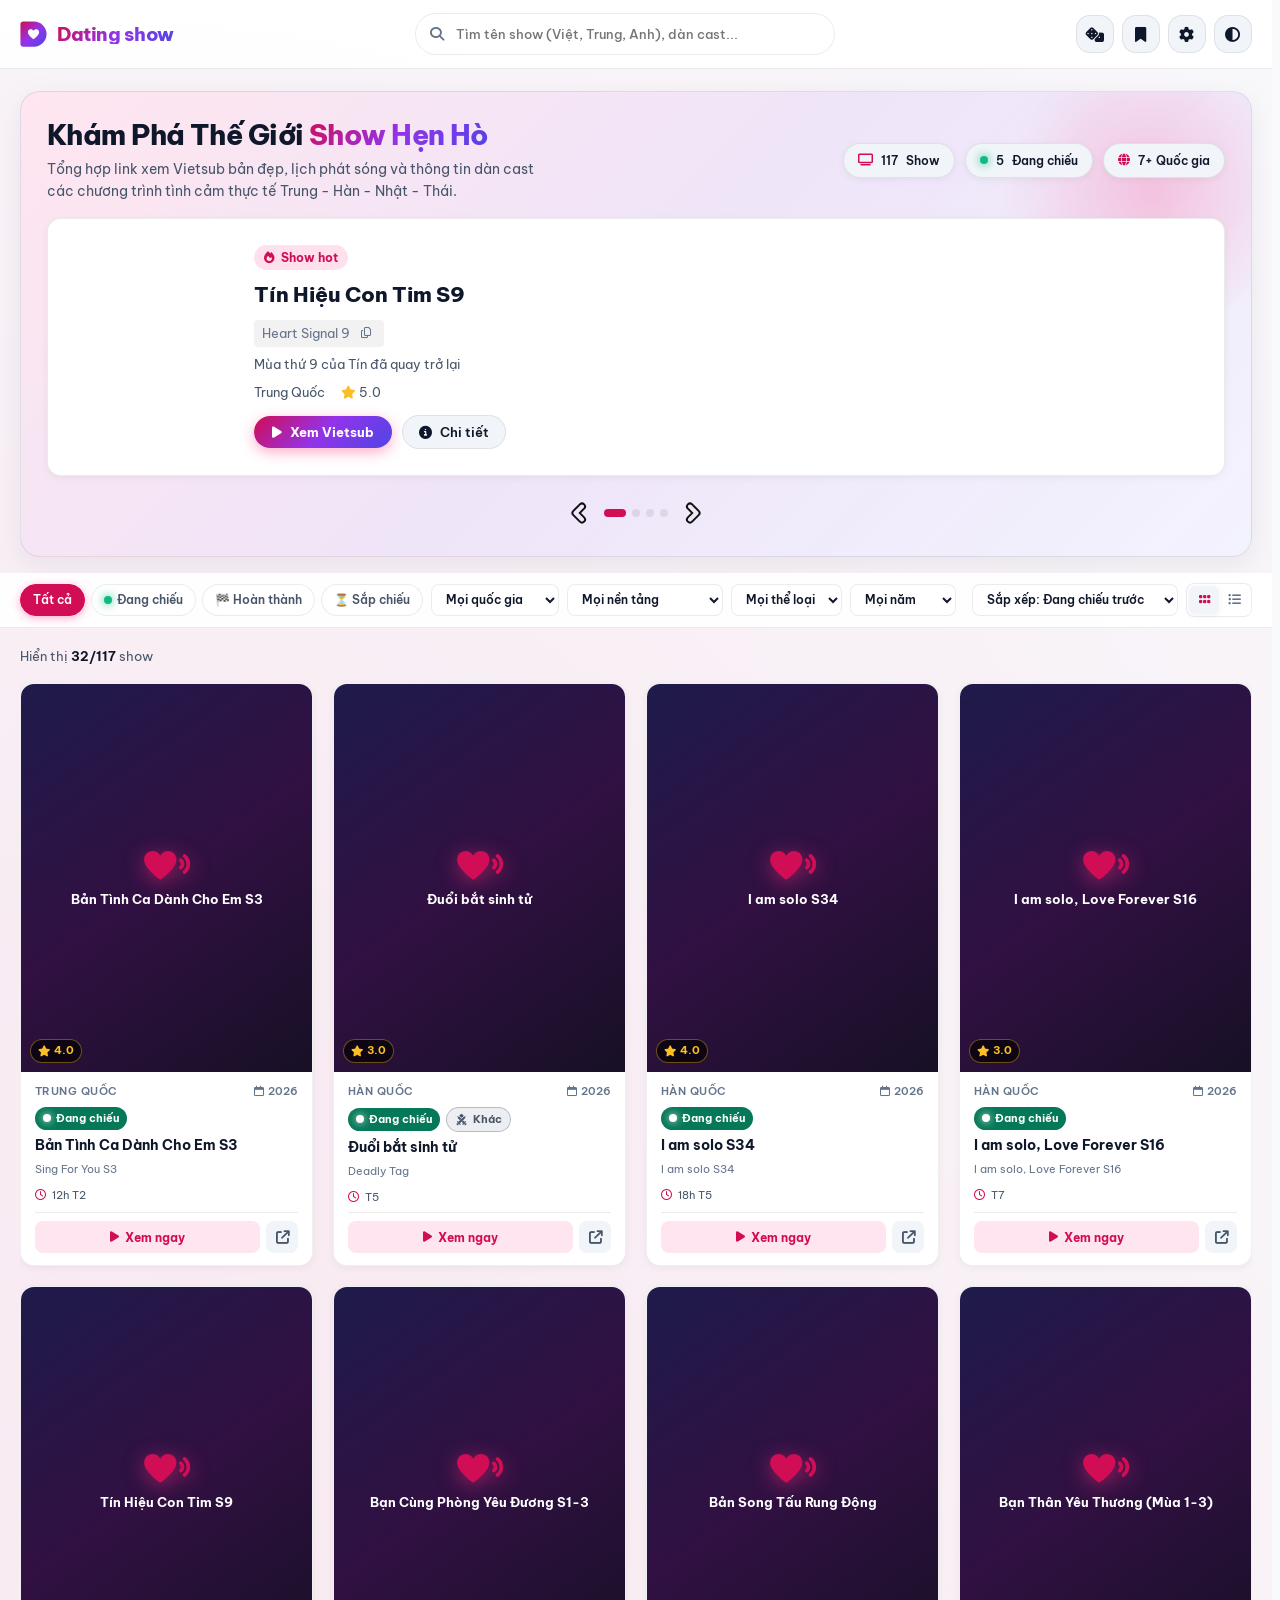
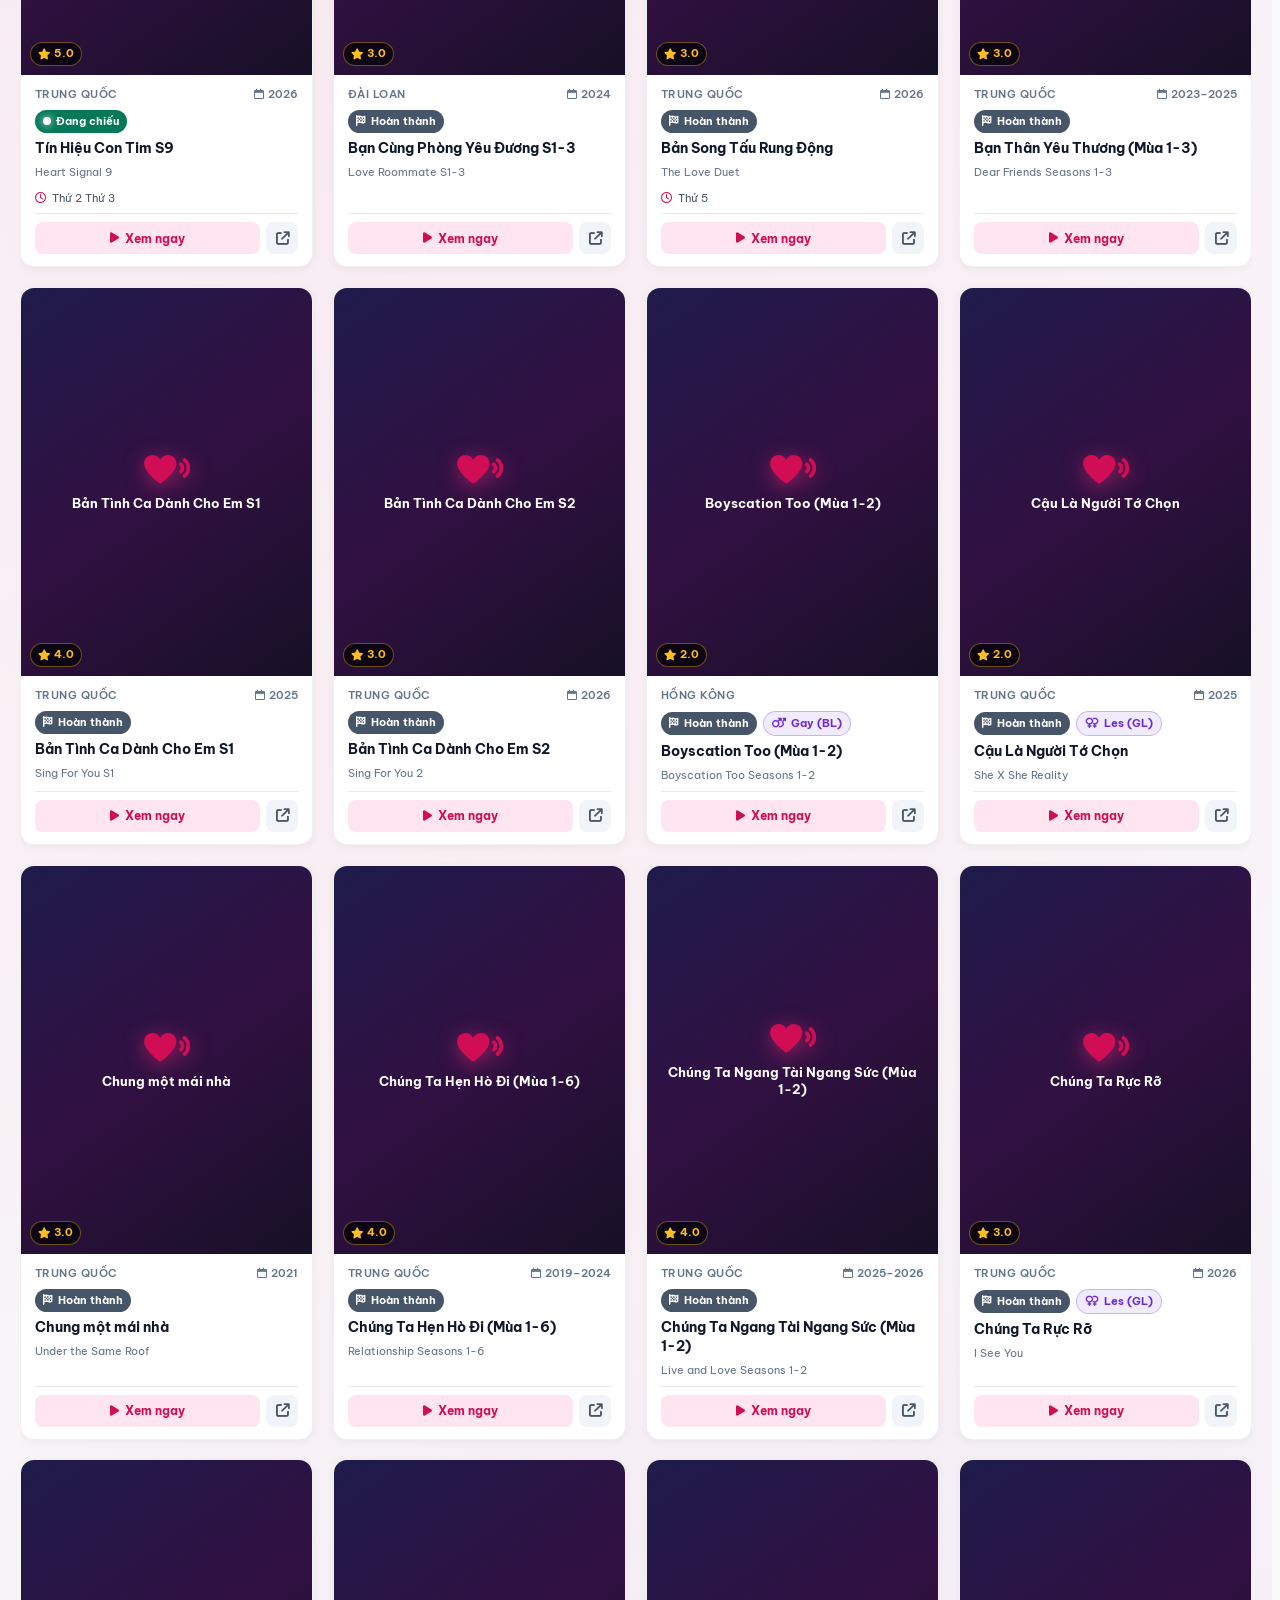
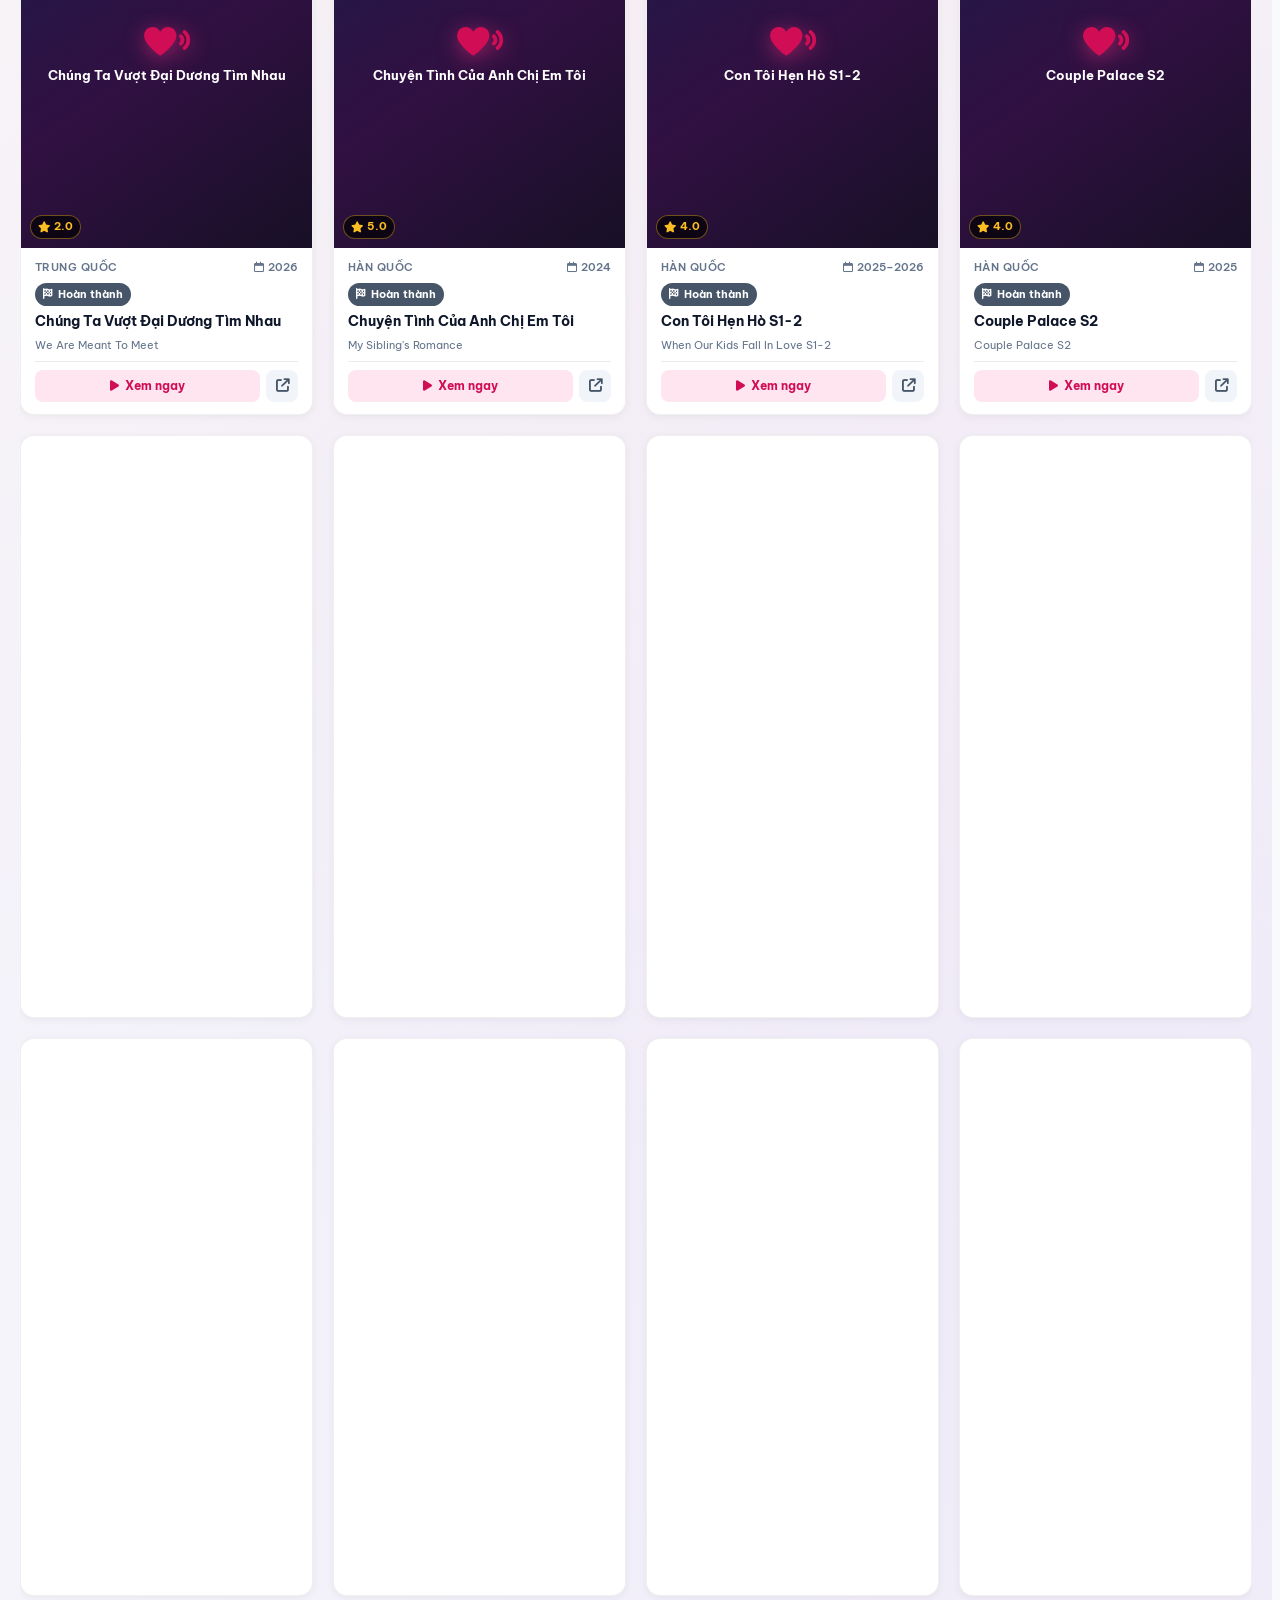
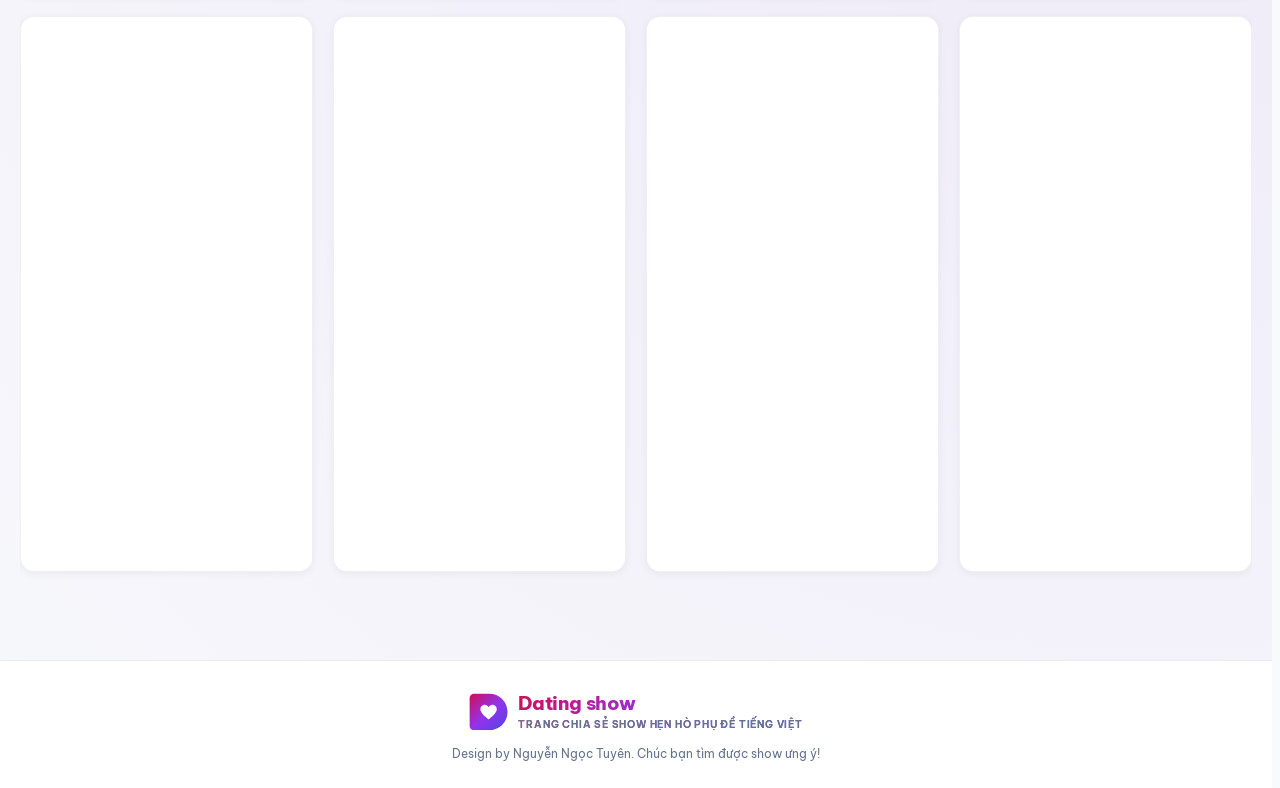
==== index.html @ 9999aa3d "perf/a11y: self-host fonts, cut data re-downloads, keyboard + CLS fixes Fonts: Be Vietnam Pro 400-80" ====
<!DOCTYPE html>
<html lang="vi" data-theme="dark">

<head>
  <meta charset="UTF-8">
  <meta name="viewport" content="width=device-width, initial-scale=1.0, viewport-fit=cover">
  <!-- Apply the saved theme before first paint: initTheme() in app.js only runs
       on DOMContentLoaded, so without this a light-mode user first sees the dark
       default flash. Mirrors initTheme: stored light/dark wins, anything else
       (auto/absent/corrupt) follows the OS. -->
  <script>
    (function () {
      try {
        var m = localStorage.getItem('datinghub_theme');
        document.documentElement.setAttribute('data-theme',
          (m === 'dark' || m === 'light') ? m
            : ((window.matchMedia && window.matchMedia('(prefers-color-scheme: dark)').matches) ? 'dark' : 'light'));
      } catch (e) { /* storage blocked: keep the dark default */ }
    })();
  </script>
  <meta name="theme-color" content="#0a0c14">
  <meta name="description"
    content="Kho tổng hợp show hẹn hò Trung, Hàn, Nhật, Thái hàng đầu. Tra cứu link xem Vietsub Bilibili, YouTube, Odysee, WeTV, thông tin dàn cast và lịch phát sóng.">
  <meta property="og:type" content="website">
  <meta property="og:title" content="Dating show - Tổng Hợp Show Hẹn Hò Vietsub">
  <meta property="og:description"
    content="Tra cứu và chia sẻ link xem các show hẹn hò Trung Quốc, Hàn Quốc, Nhật Bản, Thái Lan với phụ đề tiếng Việt.">
  <meta property="og:image" content="https://cdn.jsdelivr.net/gh/nnTuyen/danh-sach-show@main/images/show-0.jpg">
  <meta name="twitter:card" content="summary_large_image">
  <meta name="twitter:title" content="Dating show - Tổng Hợp Show Hẹn Hò Vietsub">
  <meta name="twitter:description"
    content="Tra cứu và chia sẻ link xem các show hẹn hò Trung Quốc, Hàn Quốc, Nhật Bản, Thái Lan với phụ đề tiếng Việt.">
  <meta name="twitter:image" content="https://cdn.jsdelivr.net/gh/nnTuyen/danh-sach-show@main/images/show-0.jpg">
  <script type="application/ld+json">
  {
    "@context": "https://schema.org",
    "@type": "WebSite",
    "name": "Dating show - Tổng Hợp Show Hẹn Hò Vietsub",
    "inLanguage": "vi",
    "description": "Kho tổng hợp show hẹn hò Trung, Hàn, Nhật, Thái: link xem Vietsub, lịch phát sóng, dàn cast và đánh giá."
  }
  </script>
  <title>Dating show 💕 - Tổng Hợp Show Hẹn Hò & Link Xem Vietsub</title>
  
  <link rel="icon"
    href="data:image/svg+xml,<svg xmlns='http://www.w3.org/2000/svg' viewBox='8 -2 248 248'><g transform='translate(-10.2,-24.3) scale(1.14)'><path transform='translate(-3.4,20.8) scale(0.78)' fill='%23FF2E7E' d='M128 218 C96 194 62 162 48 136 C34 110 40 78 68 66 C92 56 116 66 128 88 C140 66 164 56 188 66 C216 78 222 110 208 136 C194 162 160 194 128 218 Z'/><g fill='none' stroke='%23FF2E7E' stroke-width='16' stroke-linecap='round'><path d='M182.9 108.7 A20 20 0 0 1 182.9 139.3'/><path d='M198.3 90.3 A44 44 0 0 1 198.3 157.7'/></g></g></svg>">

  <!-- Fonts self-hosted (fonts/*.woff2, declared in style.css): no external font requests -->
  <!-- Image + icon CDNs: connect early -->
  <link rel="preconnect" href="https://cdnjs.cloudflare.com" crossorigin>
  <link rel="preconnect" href="https://wsrv.nl">
  <link rel="preconnect" href="https://flagcdn.com">
  <link rel="preconnect" href="https://cdn.jsdelivr.net">

  <!-- FontAwesome 6 -->
  <link rel="stylesheet" href="https://cdnjs.cloudflare.com/ajax/libs/font-awesome/6.5.1/css/all.min.css">

  <!-- Main Stylesheet (v= date bump to force fresh load, avoid stale cache) -->
  <link rel="stylesheet" href="style.css?v=20261015a">

  <!-- PWA manifest (service worker removed; manifest kept for future use) -->
  <link rel="manifest" href="manifest.json">
  <meta name="mobile-web-app-capable" content="yes">
  <meta name="apple-mobile-web-app-capable" content="yes">
  <meta name="apple-mobile-web-app-status-bar-style" content="black-translucent">
</head>

<body>

  <!-- Top Sticky Navigation Bar -->
  <svg width="0" height="0" style="position:absolute" aria-hidden="true" focusable="false"><defs>
    <linearGradient id="brandGrad" x1="0" y1="0" x2="1" y2="1">
      <stop offset="0" stop-color="#d10d55" />
      <stop offset="0.5" stop-color="#9333ea" />
      <stop offset="1" stop-color="#4f46e5" />
    </linearGradient>
  </defs></svg>

  <header class="site-header">
    <div class="container header-inner">
      <div class="brand-logo" id="brandLogo" title="Quay về trang chủ">
        <div class="brand-icon">
          <svg viewBox="41 41 184 178" fill="url(#brandGrad)" aria-hidden="true"><path fill-rule="evenodd" d="M64 44 H136 A86 86 0 0 1 136 216 H64 A20 20 0 0 1 44 196 V64 A20 20 0 0 1 64 44 Z M133 165.2 C118.92 154.64 103.96 140.56 97.8 129.12 C91.64 117.68 94.28 103.6 106.28 98.32 C117.16 93.92 127.72 98.32 133 108 C138.28 98.32 148.84 93.92 159.72 98.32 C171.72 103.6 174.36 117.68 168.2 129.12 C162.04 140.56 147.08 154.64 133 165.2 Z"/></svg>
        </div>
        <div class="brand-name">
          <span>Dating show</span>
        </div>
      </div>

      <!-- Quick Search Bar (Desktop) -->
      <div class="header-search-wrapper">
        <i class="fa-solid fa-magnifying-glass header-search-icon"></i>
        <input type="text" id="searchInput" class="header-search-input"
          placeholder="Tìm tên show (Việt, Trung, Anh), dàn cast..." autocomplete="off" aria-label="Tìm tên show">
        <button type="button" id="searchClearBtn" class="header-search-clear" title="Xóa tìm kiếm">
          <i class="fa-solid fa-xmark"></i>
        </button>
      </div>

      <!-- Header Quick Actions -->
      <div class="header-actions">
        <!-- Random Show Button -->
        <button type="button" class="btn-icon" id="btnRandomShow" title="Khám phá show ngẫu nhiên 🎲" aria-label="Khám phá show ngẫu nhiên 🎲">
          <i class="fa-solid fa-dice"></i>
        </button>

        <!-- Favorites Button -->
        <button type="button" class="btn-icon" id="btnOpenFavorites" title="Show yêu thích đã lưu" aria-label="Show yêu thích đã lưu">
          <i class="fa-solid fa-bookmark"></i>
          <span class="badge-count" id="favCountBadge" style="display: none;">0</span>
        </button>

        <!-- Settings Button -->
        <button type="button" class="btn-icon" id="btnOpenSettings" title="Cài đặt & Quản lý Show ⚙️" aria-label="Cài đặt & Quản lý Show">
          <i class="fa-solid fa-gear"></i>
        </button>

        <!-- Dark / Light Theme Toggle -->
        <button type="button" class="btn-icon" id="themeToggleBtn" title="Chuyển chế độ Sáng / Tối" aria-label="Chuyển chế độ Sáng / Tối">
          <i class="fa-solid fa-moon" id="themeIcon"></i>
        </button>
      </div>
    </div>
  </header>

  <!-- Single <main> wraps hero + filters + grid: screen readers get one "main"
       landmark to jump to (a11y "region" fix) instead of loose sections. -->
  <main>

  <!-- Hero Section -->
  <section class="hero-section">
    <div class="container">
      <div class="hero-banner">
        <div class="hero-top-row">
          <div class="hero-title-group">
            <h1>Khám Phá Thế Giới <span class="hero-title-gradient">Show Hẹn Hò</span></h1>
            <p class="hero-desc">
              Tổng hợp link xem Vietsub bản đẹp, lịch phát sóng và thông tin dàn cast<br>các chương trình tình cảm thực tế Trung - Hàn - Nhật - Thái.
            </p>
          </div>

          <!-- Quick Live Stats -->
          <div class="hero-stats">
            <div class="stat-chip">
              <i class="fa-solid fa-tv"></i>
              <span id="statTotalShows">--</span> Show
            </div>
            <div class="stat-chip">
              <span class="stat-pulse-dot"></span>
              <span id="statAiringShows">--</span> Đang chiếu
            </div>
            <div class="stat-chip">
              <i class="fa-solid fa-globe"></i>
              <span>7+ Quốc gia</span>
            </div>
          </div>
        </div>

        <!-- Featured Spotlight Card -->
        <div class="hero-spotlight" id="heroSpotlight">
          <div class="spotlight-track" id="spotlightTrack">
            <!-- Slides built by JS (one per pinned show) -->
          </div>
        </div>
        <div class="spotlight-footer">
          <button type="button" class="spotlight-nav spotlight-prev" id="spotlightPrev" aria-label="Show hot trước">
            <svg viewBox="0 0 24 24" aria-hidden="true"><defs><mask id="spotHollowPrev"><path d="M15 5.5 8.5 12 15 18.5" fill="none" stroke="#fff" stroke-width="8" stroke-linecap="round" stroke-linejoin="round"/><path d="M15 5.5 8.5 12 15 18.5" fill="none" stroke="#000" stroke-width="4" stroke-linecap="round" stroke-linejoin="round"/></mask></defs><rect width="24" height="24" fill="currentColor" mask="url(#spotHollowPrev)"/></svg>
          </button>
          <div class="spotlight-dots" id="spotlightDots" style="display: none;"></div>
          <button type="button" class="spotlight-nav spotlight-next" id="spotlightNext" aria-label="Show hot tiếp">
            <svg viewBox="0 0 24 24" aria-hidden="true"><defs><mask id="spotHollowNext"><path d="M9 5.5 15.5 12 9 18.5" fill="none" stroke="#fff" stroke-width="8" stroke-linecap="round" stroke-linejoin="round"/><path d="M9 5.5 15.5 12 9 18.5" fill="none" stroke="#000" stroke-width="4" stroke-linecap="round" stroke-linejoin="round"/></mask></defs><rect width="24" height="24" fill="currentColor" mask="url(#spotHollowNext)"/></svg>
          </button>
        </div>
      </div>
    </div>
  </section>

  <!-- Sticky Filter Bar -->
  <section class="filter-section">
    <div class="container filter-wrapper">

      <!-- Mobile Top Search Box (Requirement 1: Replaces Country pills on mobile) -->
      <div class="mobile-top-search-wrapper" id="mobileTopSearchWrapper">
        <i class="fa-solid fa-magnifying-glass" style="position: absolute; left: 14px; top: 50%; transform: translateY(-50%); color: var(--text-muted); font-size: 13px;"></i>
        <input type="text" id="mobileSearchInput" class="mobile-top-search-input" placeholder="🔍 Tìm tên show (Việt, Trung, Anh)..." autocomplete="off" aria-label="Tìm tên show">
        <button type="button" id="mobileSearchClearBtn" class="header-search-clear" style="right: 10px;" title="Xóa tìm kiếm">
          <i class="fa-solid fa-xmark"></i>
        </button>
      </div>

      <!-- Mobile Filter Accordion Toggle Button -->
      <button type="button" class="btn-mobile-filter-toggle" id="btnMobileFilterToggle" aria-expanded="false" aria-controls="filterRowControls">
        <span>
          <i class="fa-solid fa-sliders" style="color: var(--primary-pink); margin-right: 6px;"></i>
          Bộ lọc & Sắp xếp <span id="mobileFilterBadge" style="color: var(--primary-pink); font-size: 11px;">(Đang chiếu)</span>
        </span>
        <i class="fa-solid fa-chevron-down"></i>
      </button>

      <!-- Controls Row: Status, Country (on mobile), Platform, Tag, Sort, View Toggle -->
      <div class="filter-row-controls" id="filterRowControls">
        <div class="filter-group-left">
          <!-- Status Pills -->
          <div style="display: flex; gap: 6px; flex-wrap: wrap;">
            <button type="button" class="btn-filter-pill active" data-status="all" aria-pressed="true">Tất cả</button>
            <button type="button" class="btn-filter-pill" data-status="airing" aria-pressed="false">
              <span class="stat-pulse-dot"></span> Đang chiếu
            </button>
            <button type="button" class="btn-filter-pill" data-status="completed" aria-pressed="false">🏁 Hoàn thành</button>
            <button type="button" class="btn-filter-pill" data-status="upcoming" aria-pressed="false">⏳ Sắp chiếu</button>
          </div>

          <!-- Country Dropdown (right after status pills) -->
          <select id="countrySelect" class="select-filter" aria-label="Lọc theo quốc gia">
            <option value="all">Mọi quốc gia</option>
            <option value="china">Trung Quốc</option>
            <option value="korea">Hàn Quốc</option>
            <option value="japan">Nhật Bản</option>
            <option value="thailand">Thái Lan</option>
            <option value="hongkong">Hồng Kông</option>
            <option value="taiwan">Đài Loan</option>
            <option value="malaysia">Malaysia</option>
            <option value="other">Quốc gia khác</option>
          </select>

          <!-- Mobile Country Select (Included inside accordion for mobile users) -->
          <select id="mobileCountrySelect" class="select-filter" aria-label="Lọc theo quốc gia" style="display: none;">
            <option value="all">Mọi quốc gia</option>
            <option value="china">Trung Quốc</option>
            <option value="korea">Hàn Quốc</option>
            <option value="japan">Nhật Bản</option>
            <option value="thailand">Thái Lan</option>
            <option value="hongkong">Hồng Kông</option>
            <option value="taiwan">Đài Loan</option>
            <option value="malaysia">Malaysia</option>
            <option value="other">Quốc gia khác</option>
          </select>

          <!-- Platform Dropdown -->
          <select id="platformSelect" class="select-filter" aria-label="Lọc theo nền tảng">
            <option value="all">Mọi nền tảng</option>
          </select>

          <!-- Tag Dropdown -->
          <select id="tagSelect" class="select-filter" aria-label="Lọc theo thể loại">
            <option value="all">Mọi thể loại</option>
            <option value="normal">Nam & Nữ</option>
            <option value="all-female">Les (GL)</option>
            <option value="all-male">Gay (BL)</option>
            <option value="bisexual">Song tính</option>
            <option value="other">Khác</option>
          </select>

          <!-- Year Dropdown -->
          <select id="yearSelect" class="select-filter" aria-label="Lọc theo năm phát hành">
            <option value="all">Mọi năm</option>
          </select>
        </div>

        <div class="filter-group-right">
          <!-- Sort Dropdown -->
          <select id="sortSelect" class="select-filter" aria-label="Sắp xếp danh sách">
            <option value="airing-first" selected>Sắp xếp: Đang chiếu trước</option>
            <option value="none">Không sắp xếp (Thứ tự gốc)</option>
            <option value="rating-desc">Đánh giá sao: Cao ➔ Thấp</option>
            <option value="title-asc">Tên show: A ➔ Z</option>
          </select>

          <!-- View Mode Toggle (Grid / List) -->
          <div class="view-mode-toggle">
            <button type="button" class="btn-view-mode active" id="btnViewGrid" title="Chế độ lưới (Thẻ)" aria-pressed="true">
              <i class="fa-solid fa-grip"></i>
            </button>
            <button type="button" class="btn-view-mode" id="btnViewList" title="Chế độ danh sách (Thu gọn)" aria-pressed="false">
              <i class="fa-solid fa-list-ul"></i>
            </button>
          </div>
        </div>
      </div>
    </div>
  </section>

  <!-- Show Grid -->
  <div class="container">
    <noscript>
      <div class="empty-state" style="display: flex;">
        <div class="empty-state-icon"><i class="fa-solid fa-code"></i></div>
        <h3 class="empty-state-title">Cần bật JavaScript</h3>
        <p class="empty-state-desc">Trang này hiển thị danh sách show bằng JavaScript. Vui lòng bật JavaScript trong trình duyệt.</p>
      </div>
    </noscript>
    <!-- Results Count Bar -->
    <div class="results-info-bar">
      <div>
        Hiển thị <span class="results-count" id="resultsCount">0</span> show
      </div>
      <button type="button" class="btn-reset-filters" id="btnResetFilters" style="display: none;">
        <i class="fa-solid fa-rotate-left"></i> Xoá bộ lọc
      </button>
    </div>

    <!-- Shows List / Grid Container (Requirement 2: Zero Overflow on phones) -->
    <div class="shows-container">
      <div class="shows-grid" id="showsGrid">
        <!-- Rendered dynamically by app.js -->
      </div>

      <!-- Empty State -->
      <div class="empty-state" id="emptyState" style="display: none;">
        <div class="empty-state-icon">
          <i class="fa-regular fa-face-frown-open"></i>
        </div>
        <h3 class="empty-state-title">Không tìm thấy show nào phù hợp</h3>
        <p class="empty-state-desc">
          Hãy thử đổi từ khóa tìm kiếm hoặc chọn lại các tiêu chí bộ lọc.
        </p>
        <button type="button" class="btn-primary" id="btnEmptyReset">
          <i class="fa-solid fa-arrow-rotate-left"></i> Khôi phục bộ lọc
        </button>
      </div>
    </div>
  </div>
  </main>

  <!-- Show Detail & Watch Links Modal (With Favicons & Copy Buttons) -->
  <div class="modal-overlay" id="detailModal" role="dialog" aria-modal="true" aria-labelledby="modalTitle">
    <div class="modal-content">
      <button type="button" class="btn-modal-close" id="btnModalClose" title="Đóng">
        <i class="fa-solid fa-xmark"></i>
      </button>

      <!-- Inner Scrollable Container -->
      <div class="modal-scrollable">
        <!-- Modal Hero Header -->
        <div class="modal-header-hero">
          <img src="./images/show-0.jpg" alt="" class="modal-poster" id="modalPoster" title="Bấm để xem ảnh gốc">
          <div class="modal-info-col">
            <div class="modal-badges-row">
              <span class="badge-status airing" id="modalStatusBadge">Đang chiếu</span>
              <span class="pill-country" id="modalCountryBadge"><img src="https://flagcdn.com/w40/cn.png" class="flag-img" alt="" loading="lazy" onerror="this.remove()"> Trung Quốc</span>
            </div>
            <h2 class="modal-title" id="modalTitle">Tên Show</h2>
            <!-- Requirement 6: Copy buttons live inside modal -->
            <div class="modal-subtitles" id="modalSubtitles">
              <!-- Rendered with individual copy buttons -->
            </div>
            <div class="modal-meta-grid">
              <div><i class="fa-solid fa-layer-group"></i> Nền tảng: <strong id="modalPlatform">--</strong></div>
              <div><i class="fa-regular fa-clock"></i> Lịch: <strong id="modalSchedule">--</strong></div>
              <!-- Năm + Đánh giá wrapped in one non-breaking group so a narrow
                   screen (~<520px) drops them onto the second line together,
                   instead of leaving a lone "Đánh giá: 5.0" hanging there. -->
              <div class="meta-pair">
                <div><i class="fa-regular fa-calendar"></i> Năm: <strong id="modalYear">--</strong></div>
                <div><i class="fa-solid fa-star" style="color: #fbbf24;"></i> Đánh giá: <strong id="modalRatingBadge">–</strong></div>
              </div>
            </div>
          </div>
        </div>

        <!-- Modal Tabs -->
        <div class="modal-tabs" role="tablist">
          <button type="button" class="modal-tab-btn active" data-tab="tab-watch" role="tab" aria-selected="true" aria-controls="tab-watch">
            <i class="fa-solid fa-play"></i> Link xem phim
          </button>
          <button type="button" class="modal-tab-btn" data-tab="tab-cast" role="tab" aria-selected="false" aria-controls="tab-cast">
            <i class="fa-solid fa-users"></i> Dàn Cast & Diễn viên
          </button>
          <button type="button" class="modal-tab-btn" data-tab="tab-desc" role="tab" aria-selected="false" aria-controls="tab-desc">
            <i class="fa-solid fa-align-left"></i> Giới thiệu nội dung
          </button>
        </div>

        <!-- Modal Body Panes -->
        <div class="modal-body">
          <!-- Tab 1: Watch Links (Requirement 3: Official Site Favicons) -->
          <div class="tab-pane active" id="tab-watch" role="tabpanel">
            <!-- Vietsub Links -->
            <div class="watch-links-group">
              <div class="watch-links-heading">
                <i class="fa-solid fa-closed-captioning" style="color: var(--primary-pink);"></i>
                Nguồn Vietsub (Bilibili, YouTube, Odysee, WeTV...)
              </div>
              <div class="links-grid" id="modalVietsubLinks">
                <!-- Favicon Buttons generated by JS -->
              </div>
            </div>

            <!-- Original Links -->
            <div class="watch-links-group" id="modalChineseGroup">
              <div class="watch-links-heading">
                <i class="fa-solid fa-globe" style="color: #6366f1;"></i>
                Nơi chiếu bản gốc / Quốc tế
              </div>
              <div class="links-grid" id="modalOriginalLinks">
                <!-- Original links generated by JS -->
              </div>
            </div>
          </div>

          <!-- Tab 2: Cast Profiles -->
          <div class="tab-pane" id="tab-cast" role="tabpanel">
            <div class="cast-grid" id="modalCastGrid">
              <!-- Cast cards generated by JS -->
            </div>
          </div>

          <!-- Tab 3: Description -->
          <div class="tab-pane" id="tab-desc" role="tabpanel">
            <div class="modal-synopsis" id="modalDescription">
              Chưa có thông tin giới thiệu cho chương trình này.
            </div>
          </div>

          <!-- Modal Footer Actions -->
          <div class="modal-footer-actions">
            <button type="button" class="btn-primary" id="btnModalShare">
              <i class="fa-solid fa-share-nodes"></i> Chia sẻ link show này
            </button>
            <button type="button" class="btn-secondary" id="btnModalFavorite">
              <i class="fa-regular fa-heart"></i> Lưu vào Yêu thích
            </button>
          </div>
        </div>
      </div>
    </div>
  </div>

  <!-- Settings & Show Management Modal (Requirements 4 & 5) -->
  <div class="modal-overlay" id="settingsModal" role="dialog" aria-modal="true" aria-labelledby="settingsModalTitle">
    <div class="modal-content">
      <button type="button" class="btn-modal-close" id="btnSettingsClose" title="Đóng">
        <i class="fa-solid fa-xmark"></i>
      </button>

      <div class="modal-scrollable">
        <div class="modal-header-hero" style="grid-template-columns: 1fr; padding: 22px;">
          <div>
            <h2 class="modal-title" id="settingsModalTitle" style="font-size: 20px;">
              <i class="fa-solid fa-gear" style="color: var(--primary-pink);"></i> Cài Đặt & Quản Lý Show
            </h2>
            <p style="font-size: 13px; color: var(--text-secondary); margin-top: 4px;">
              Danh sách show được sắp xếp theo bảng chữ cái A-Z để tìm nhanh. Bạn có thể ghim spotlight, sửa/thêm nhiều link xem và mở rộng khung soạn thảo.
            </p>
          </div>
        </div>

        <!-- Settings Tabs -->
        <div class="modal-tabs" role="tablist">
          <button type="button" class="modal-tab-btn active" data-stab="stab-spotlight" role="tab" aria-selected="true" aria-controls="stab-spotlight">
            <i class="fa-solid fa-thumbtack"></i> Ghim Spotlight
          </button>
          <button type="button" class="modal-tab-btn" data-stab="stab-edit" role="tab" aria-selected="false" aria-controls="stab-edit">
            <i class="fa-solid fa-pen-to-square"></i> Chỉnh sửa Show
          </button>
          <button type="button" class="modal-tab-btn" data-stab="stab-add" role="tab" aria-selected="false" aria-controls="stab-add">
            <i class="fa-solid fa-plus"></i> Thêm Show Mới
          </button>
          <button type="button" class="modal-tab-btn" data-stab="stab-data" role="tab" aria-selected="false" aria-controls="stab-data">
            <i class="fa-solid fa-download"></i> Dữ liệu
          </button>
          <button type="button" class="modal-tab-btn" data-stab="stab-fav" role="tab" aria-selected="false" aria-controls="stab-fav">
            <i class="fa-regular fa-heart"></i> Sao lưu Yêu thích
          </button>
        </div>

        <div class="modal-body">
          <!-- Settings Tab 1: Pin Spotlight Show (Sorted A-Z & Instant Search) -->
          <div class="tab-pane active" id="stab-spotlight" role="tabpanel">
            <div class="settings-form-group">
              <label class="settings-label" for="spotlightSearchInput">Tìm nhanh show để ghim:</label>
              <input type="text" id="spotlightSearchInput" class="settings-input" placeholder="🔍 Gõ tên show để lọc..." autocomplete="off">
            </div>
            <div class="settings-form-group">
              <label class="settings-label" for="spotlightSelect">Chọn show để ghim (tối đa 4):</label>
              <select id="spotlightSelect" class="settings-select" size="6" style="height: auto; max-height: 180px;">
                <!-- Populated dynamically alphabetically -->
              </select>
            </div>
            <button type="button" class="btn-secondary" id="btnAddSpotlight" style="margin-bottom: 12px;">
              <i class="fa-solid fa-plus"></i> Thêm ghim show này
            </button>
            <div id="pinnedShowsList" class="pinned-shows-list">
              <!-- Staged pinned shows rendered by JS -->
            </div>
            <button type="button" class="btn-primary" id="btnSaveSpotlight">
              <i class="fa-solid fa-check"></i> Lưu Ghim Show Hot
            </button>
            <p style="font-size: 12px; color: var(--text-muted); margin-top: 10px; line-height: 1.6;">
              Lưu mới chỉ hiện trên máy này. Để mọi trình duyệt cùng thấy, vào tab <strong>Tải showsData.json</strong> bấm “Tải showsData.json Mới Về Máy” rồi đẩy file lên GitHub.
            </p>
          </div>

          <!-- Settings Tab 2: Edit Existing Show (Multi-link + Expand editor) -->
          <div class="tab-pane" id="stab-edit" role="tabpanel">
            <div class="settings-form-group">
              <label class="settings-label" for="editSearchInput">Tìm nhanh show cần sửa (Sắp xếp A-Z):</label>
              <input type="text" id="editSearchInput" class="settings-input" placeholder="🔍 Gõ tên show để lọc..." autocomplete="off">
            </div>

            <div class="settings-form-group">
              <label class="settings-label" for="editShowSelect">Chọn show trong danh sách:</label>
              <select id="editShowSelect" class="settings-select" size="5" style="height: auto; max-height: 140px;">
                <!-- Populated dynamically alphabetically -->
              </select>
            </div>

            <div class="settings-row-2col">
              <div class="settings-form-group">
                <label class="settings-label" for="editVn">Tên Tiếng Việt:</label>
                <input type="text" id="editVn" class="settings-input">
              </div>
              <div class="settings-form-group">
                <label class="settings-label" for="editZh">Tên Gốc:</label>
                <input type="text" id="editZh" class="settings-input">
              </div>
            </div>

            <div class="settings-row-3col">
              <div class="settings-form-group">
                <label class="settings-label" for="editEn">Tên Tiếng Anh:</label>
                <input type="text" id="editEn" class="settings-input">
              </div>
              <div class="settings-form-group">
                <label class="settings-label" for="editCountry">Quốc gia:</label>
                <select id="editCountry" class="settings-select">
                  <option value="china">Trung Quốc</option>
                  <option value="korea">Hàn Quốc</option>
                  <option value="japan">Nhật Bản</option>
                  <option value="thailand">Thái Lan</option>
                  <option value="hongkong">Hồng Kông</option>
                  <option value="taiwan">Đài Loan</option>
                  <option value="malaysia">Malaysia</option>
                  <option value="other">Quốc gia khác</option>
                </select>
              </div>
              <div class="settings-form-group">
                <label class="settings-label" for="editStatus">Trạng thái:</label>
                <select id="editStatus" class="settings-select">
                  <option value="airing">Đang chiếu</option>
                  <option value="completed">Đã hoàn thành</option>
                  <option value="upcoming">Sắp chiếu</option>
                </select>
              </div>
            </div>

            <div class="settings-row-3col">
              <div class="settings-form-group">
                <label class="settings-label" for="editPlatform">Nền tảng:</label>
                <input type="text" id="editPlatform" class="settings-input" list="platformDatalist" placeholder="Tencent, iQIYI, Mango TV..." autocomplete="off">
              </div>
              <div class="settings-form-group">
                <label class="settings-label" for="editTime">Lịch phát sóng:</label>
                <input type="text" id="editTime" class="settings-input" placeholder="18h T3 T4...">
              </div>
              <div class="settings-form-group">
                <label class="settings-label" for="editRating">Đánh giá (1-5 sao):</label>
                <input type="number" id="editRating" class="settings-input" min="1" max="5" step="0.5">
              </div>
            </div>

            <div class="settings-form-group">
              <label class="settings-label" id="editTagGroup-label">Thể loại:</label>
              <div aria-labelledby="editTagGroup-label" class="tag-check-group" id="editTagGroup">
                <label class="tag-check"><input type="checkbox" value="normal"> Nam & Nữ</label>
                <label class="tag-check"><input type="checkbox" value="all-female"> Les (GL)</label>
                <label class="tag-check"><input type="checkbox" value="all-male"> Gay (BL)</label>
                <label class="tag-check"><input type="checkbox" value="bisexual"> Song tính</label>
                <label class="tag-check"><input type="checkbox" value="other"> Khác</label>
              </div>
            </div>

            <div class="settings-row-2col">
              <div class="settings-form-group">
                <label class="settings-label" for="editImage">Link ảnh Poster (URL):</label>
                <input type="text" id="editImage" class="settings-input">
              </div>
              <div class="settings-form-group">
                <label class="settings-label" for="editYear">Năm phát hành (VD: 2026):</label>
                <input type="text" id="editYear" class="settings-input" placeholder="2026">
              </div>
            </div>

            <!-- Requirement 5: Dynamic Multiple Vietsub Links -->
            <div class="settings-form-group">
              <label class="settings-label" id="editVietsubLinksList-label">Danh sách link xem Vietsub (Có thể thêm nhiều nguồn):</label>
              <div aria-labelledby="editVietsubLinksList-label" id="editVietsubLinksList" class="dynamic-links-list">
                <!-- Dynamic rows created by JS -->
              </div>
              <button type="button" class="btn-add-link-row" id="btnAddEditVietsubLink">
                <i class="fa-solid fa-plus"></i> Thêm link xem Vietsub
              </button>
            </div>

            <!-- Requirement 5: Dynamic Multiple Original Links -->
            <div class="settings-form-group">
              <label class="settings-label" id="editOriginalLinksList-label">Danh sách link xem bản gốc / Tiếng Trung:</label>
              <div aria-labelledby="editOriginalLinksList-label" id="editOriginalLinksList" class="dynamic-links-list">
                <!-- Dynamic rows created by JS -->
              </div>
              <button type="button" class="btn-add-link-row" id="btnAddEditOriginalLink">
                <i class="fa-solid fa-plus"></i> Thêm link bản gốc
              </button>
            </div>

            <!-- Requirement 5: Expand buttons for Cast & Synopsis -->
            <div class="settings-form-group">
              <div class="settings-label-row">
                <label class="settings-label" for="editCast">Dàn Cast & Diễn viên (mỗi dòng = 1 dòng trong card; chia card mới khi dòng kết thúc bằng #####):</label>
                <button type="button" class="btn-expand-field" id="btnExpandEditCast">
                  <i class="fa-solid fa-up-right-and-down-left-from-center"></i> Mở rộng
                </button>
              </div>
              <textarea id="editCast" class="settings-textarea" placeholder="1. Trần Đan Kỳ&#10;Nghề nghiệp / Học vấn: Diễn viên&#10;+Thành tích nổi bật&#10;#####&#10;2. Chu Hữu Lăng&#10;Nghề nghiệp / Học vấn: MC"></textarea>
            </div>

            <div class="settings-form-group">
              <div class="settings-label-row">
                <label class="settings-label" for="editDesc">Giới thiệu nội dung:</label>
                <button type="button" class="btn-expand-field" id="btnExpandEditDesc">
                  <i class="fa-solid fa-up-right-and-down-left-from-center"></i> Mở rộng
                </button>
              </div>
              <textarea id="editDesc" class="settings-textarea"></textarea>
            </div>

            <button type="button" class="btn-primary" id="btnSaveEditedShow">
              <i class="fa-solid fa-floppy-disk"></i> Lưu Thay Đổi Cho Show Này
            </button>
          </div>

          <!-- Settings Tab 3: Add New Show (Multi-link + Expand editor) -->
          <div class="tab-pane" id="stab-add" role="tabpanel">
            <div class="settings-row-2col">
              <div class="settings-form-group">
                <label class="settings-label" for="addVn">Tên Tiếng Việt:</label>
                <input type="text" id="addVn" class="settings-input" placeholder="Ví dụ: Tín Hiệu Con Tim Mùa 10">
              </div>
              <div class="settings-form-group">
                <label class="settings-label" for="addZh">Tên Gốc:</label>
                <input type="text" id="addZh" class="settings-input" placeholder="心动的信号10">
              </div>
            </div>

            <div class="settings-row-3col">
              <div class="settings-form-group">
                <label class="settings-label" for="addEn">Tên Tiếng Anh:</label>
                <input type="text" id="addEn" class="settings-input" placeholder="Heart Signal 10">
              </div>
              <div class="settings-form-group">
                <label class="settings-label" for="addCountry">Quốc gia:</label>
                <select id="addCountry" class="settings-select">
                  <option value="china" selected>Trung Quốc</option>
                  <option value="korea">Hàn Quốc</option>
                  <option value="japan">Nhật Bản</option>
                  <option value="thailand">Thái Lan</option>
                  <option value="hongkong">Hồng Kông</option>
                  <option value="taiwan">Đài Loan</option>
                  <option value="malaysia">Malaysia</option>
                  <option value="other">Quốc gia khác</option>
                </select>
              </div>
              <div class="settings-form-group">
                <label class="settings-label" for="addStatus">Trạng thái:</label>
                <select id="addStatus" class="settings-select">
                  <option value="airing" selected>Đang chiếu</option>
                  <option value="completed">Đã hoàn thành</option>
                  <option value="upcoming">Sắp chiếu</option>
                </select>
              </div>
            </div>

            <div class="settings-row-3col">
              <div class="settings-form-group">
                <label class="settings-label" for="addPlatform">Nền tảng:</label>
                <input type="text" id="addPlatform" class="settings-input" list="platformDatalist" placeholder="Tencent Video" autocomplete="off">
              </div>
              <div class="settings-form-group">
                <label class="settings-label" for="addTime">Lịch phát sóng:</label>
                <input type="text" id="addTime" class="settings-input" placeholder="18h Thứ 6">
              </div>
              <div class="settings-form-group">
                <label class="settings-label" for="addYear">Năm phát hành:</label>
                <input type="text" id="addYear" class="settings-input" placeholder="2026">
              </div>
            </div>

            <div class="settings-form-group">
              <label class="settings-label" id="addTagGroup-label">Thể loại:</label>
              <div aria-labelledby="addTagGroup-label" class="tag-check-group" id="addTagGroup">
                <label class="tag-check"><input type="checkbox" value="normal" checked> Nam & Nữ</label>
                <label class="tag-check"><input type="checkbox" value="all-female"> Les (GL)</label>
                <label class="tag-check"><input type="checkbox" value="all-male"> Gay (BL)</label>
                <label class="tag-check"><input type="checkbox" value="bisexual"> Song tính</label>
                <label class="tag-check"><input type="checkbox" value="other"> Khác</label>
              </div>
            </div>

            <div class="settings-row-2col">
              <div class="settings-form-group">
                <label class="settings-label" for="addImage">Link ảnh poster (URL):</label>
                <input type="text" id="addImage" class="settings-input" placeholder="https://...">
              </div>
              <div class="settings-form-group">
                <label class="settings-label" for="addRating">Đánh giá sao:</label>
                <input type="number" id="addRating" class="settings-input" min="1" max="5" value="5">
              </div>
            </div>

            <!-- Dynamic Vietsub Links for Add -->
            <div class="settings-form-group">
              <label class="settings-label" id="addVietsubLinksList-label">Danh sách link xem Vietsub:</label>
              <div aria-labelledby="addVietsubLinksList-label" id="addVietsubLinksList" class="dynamic-links-list">
                <!-- Generated by JS -->
              </div>
              <button type="button" class="btn-add-link-row" id="btnAddAddVietsubLink">
                <i class="fa-solid fa-plus"></i> Thêm link Vietsub
              </button>
            </div>

            <!-- Dynamic Original Links for Add -->
            <div class="settings-form-group">
              <label class="settings-label" id="addOriginalLinksList-label">Danh sách link xem bản gốc / Tiếng Trung:</label>
              <div aria-labelledby="addOriginalLinksList-label" id="addOriginalLinksList" class="dynamic-links-list">
                <!-- Generated by JS -->
              </div>
              <button type="button" class="btn-add-link-row" id="btnAddAddOriginalLink">
                <i class="fa-solid fa-plus"></i> Thêm link bản gốc
              </button>
            </div>

            <!-- Expand buttons for Add -->
            <div class="settings-form-group">
              <div class="settings-label-row">
                <label class="settings-label" for="addCast">Dàn Cast / Thành viên (mỗi dòng = 1 dòng trong card; chia card mới khi dòng kết thúc bằng #####):</label>
                <button type="button" class="btn-expand-field" id="btnExpandAddCast">
                  <i class="fa-solid fa-up-right-and-down-left-from-center"></i> Mở rộng
                </button>
              </div>
              <textarea id="addCast" class="settings-textarea" placeholder="1. Tên diễn viên&#10;Nghề nghiệp / Học vấn: Diễn viên&#10;+Thành tích nổi bật&#10;#####&#10;2. Người tiếp theo&#10;Nghề nghiệp / Học vấn: MC"></textarea>
            </div>

            <div class="settings-form-group">
              <div class="settings-label-row">
                <label class="settings-label" for="addDesc">Tóm tắt nội dung:</label>
                <button type="button" class="btn-expand-field" id="btnExpandAddDesc">
                  <i class="fa-solid fa-up-right-and-down-left-from-center"></i> Mở rộng
                </button>
              </div>
              <textarea id="addDesc" class="settings-textarea" placeholder="Giới thiệu về show..."></textarea>
            </div>

            <button type="button" class="btn-primary" id="btnSubmitAddShow">
              <i class="fa-solid fa-plus"></i> Thêm Show Này Vào Danh Sách
            </button>
          </div>

          <!-- Settings Tab 4: Export Data -->
          <div class="tab-pane" id="stab-data" role="tabpanel">
            <p style="font-size: 13px; color: var(--text-secondary); line-height: 1.6; margin-bottom: 16px;">
              Sau khi bạn thêm show mới, sửa thông tin hoặc thay đổi show ghim, bấm nút bên dưới để <strong>tải file showsData.json mới</strong>. Dùng file vừa tải này để thay thế file <code style="color: var(--primary-pink);">showsData.json</code> trong thư mục hoặc đẩy lên GitHub.
            </p>
            <div style="display: flex; gap: 12px; flex-wrap: wrap;">
              <button type="button" class="btn-primary" id="btnDownloadJson">
                <i class="fa-solid fa-file-arrow-down"></i> Tải showsData.json Mới Về Máy
              </button>
              <button type="button" class="btn-secondary" id="btnResetData">
                <i class="fa-solid fa-arrow-rotate-left"></i> Khôi phục dữ liệu ban đầu
              </button>
            </div>
          </div>

          <div class="tab-pane" id="stab-fav" role="tabpanel">
            <h4 style="font-size: 15px; font-weight: 800; color: var(--text-main); margin-bottom: 8px;">
              <i class="fa-solid fa-bookmark" style="color: var(--primary-pink);"></i>
              Sao lưu show Yêu thích (<span id="favBackupCount">0</span>)
            </h4>
            <p style="font-size: 13px; color: var(--text-secondary); line-height: 1.6; margin-bottom: 12px;">
              Danh sách yêu thích chỉ lưu trên trình duyệt này. Hãy sao lưu để chuyển sang máy hoặc trình duyệt khác, rồi dùng mã/file đó để khôi phục lại.
            </p>
            <div style="display: flex; gap: 12px; flex-wrap: wrap; margin-bottom: 12px;">
              <button type="button" class="btn-secondary" id="btnCopyFavBackup">
                <i class="fa-regular fa-clipboard"></i> Sao chép mã sao lưu
              </button>
              <button type="button" class="btn-secondary" id="btnDownloadFavBackup">
                <i class="fa-solid fa-file-arrow-down"></i> Tải file .txt
              </button>
              <button type="button" class="btn-secondary" id="btnToggleFavRestore">
                <i class="fa-solid fa-rotate-left"></i> Khôi phục...
              </button>
            </div>
            <div id="favRestoreBox" style="display: none;">
              <label class="settings-label" for="favRestoreText">Dán mã sao lưu vào đây, hoặc chọn file .txt đã lưu:</label>
              <textarea id="favRestoreText" rows="4" placeholder="DATING-SHOW-HUB-FAVORITES-v1&#10;ten-show-1&#10;ten-show-2..." style="width: 100%; min-height: 90px; padding: 10px 12px; border-radius: var(--radius-md); border: 1px solid var(--border-subtle); background: var(--bg-surface-elevated); color: var(--text-main); font-size: 12px; font-family: ui-monospace, Consolas, monospace; resize: vertical; margin: 8px 0;"></textarea>
              <div style="display: flex; gap: 12px; flex-wrap: wrap; align-items: center;">
                <input type="file" id="favRestoreFile" accept=".txt,.text,.json,text/plain" style="font-size: 12px; color: var(--text-secondary); max-width: 100%;">
                <button type="button" class="btn-primary" id="btnDoFavRestore">
                  <i class="fa-solid fa-check"></i> Khôi phục ngay
                </button>
              </div>
              <p style="font-size: 12px; color: var(--text-muted); margin-top: 8px; line-height: 1.6;">
                Khôi phục sẽ <strong>giữ nguyên</strong> các show đã lưu hiện tại và thêm vào những show còn thiếu.
              </p>
            </div>
          </div>
        </div>
      </div>
    </div>
  </div>

  <!-- Shared platform suggestions for edit/add forms (combobox: pick or type new) -->
  <datalist id="platformDatalist"></datalist>

  <!-- Large Text Editor Modal (Requirement 5) -->
  <div class="modal-overlay large-editor-modal" id="largeEditorModal" role="dialog" aria-modal="true" aria-labelledby="largeEditorTitle">
    <div class="modal-content">
      <button type="button" class="btn-modal-close" id="btnLargeEditorClose" title="Đóng">
        <i class="fa-solid fa-xmark"></i>
      </button>
      <div style="padding: 20px; display: flex; flex-direction: column; height: 100%;">
        <h3 id="largeEditorTitle" style="font-size: 18px; margin-bottom: 12px; color: var(--text-main);">
          Chỉnh sửa chi tiết
        </h3>
        <textarea id="largeEditorTextarea" class="large-editor-textarea"></textarea>
        <div style="display: flex; justify-content: flex-end; gap: 10px; margin-top: 14px;">
          <button type="button" class="btn-secondary" id="btnLargeEditorCancel">Hủy bỏ</button>
          <button type="button" class="btn-primary" id="btnLargeEditorApply">
            <i class="fa-solid fa-check"></i> Xong & Áp dụng
          </button>
        </div>
      </div>
    </div>
  </div>

  <!-- Floating Back to Top Button -->
  <button type="button" class="btn-back-to-top" id="btnBackToTop" title="Trở về đầu trang">
    <i class="fa-solid fa-arrow-up"></i>
  </button>

  <!-- Toast Container -->
  <div class="toast-container" id="toastContainer"></div>

  <!-- Footer -->
  <footer class="site-footer">
    <div class="container footer-inner">
      <div class="brand-logo">
        <div class="brand-icon">
          <svg viewBox="41 41 184 178" fill="url(#brandGrad)" aria-hidden="true"><path fill-rule="evenodd" d="M64 44 H136 A86 86 0 0 1 136 216 H64 A20 20 0 0 1 44 196 V64 A20 20 0 0 1 64 44 Z M133 165.2 C118.92 154.64 103.96 140.56 97.8 129.12 C91.64 117.68 94.28 103.6 106.28 98.32 C117.16 93.92 127.72 98.32 133 108 C138.28 98.32 148.84 93.92 159.72 98.32 C171.72 103.6 174.36 117.68 168.2 129.12 C162.04 140.56 147.08 154.64 133 165.2 Z"/></svg>
        </div>
        <div class="brand-name">
          <span>Dating show</span>
          <span class="brand-subtitle">Trang chia sẻ show hẹn hò phụ đề tiếng Việt</span>
        </div>
      </div>
      <p class="footer-copy">
        Design by Nguyễn Ngọc Tuyên. Chúc bạn tìm được show ưng ý!
      </p>
    </div>
  </footer>

  <!-- Fullscreen poster lightbox (original quality + zoom) -->
  <div class="img-lightbox" id="imageLightbox" role="dialog" aria-modal="true" aria-label="Xem ảnh chất lượng gốc" aria-hidden="true">
    <div class="img-lightbox-backdrop" id="imageLightboxBackdrop"></div>
    <img class="img-lightbox-ghost" id="imageLightboxGhost" alt="" aria-hidden="true">
    <img class="img-lightbox-img" id="imageLightboxImg" alt="Ảnh chất lượng gốc">
    <div class="img-lightbox-spinner" id="imageLightboxSpinner" aria-hidden="true"></div>
    <button type="button" class="img-lightbox-btn img-lightbox-close" id="imageLightboxClose" title="Đóng (Esc)" aria-label="Đóng">
      <i class="fa-solid fa-xmark"></i>
    </button>
    <div class="img-lightbox-controls">
      <button type="button" class="img-lightbox-btn" id="imageLightboxZoomOut" title="Thu nhỏ" aria-label="Thu nhỏ">
        <i class="fa-solid fa-minus"></i>
      </button>
      <button type="button" class="img-lightbox-btn" id="imageLightboxReset" title="Vừa màn hình" aria-label="Vừa màn hình">
        <i class="fa-solid fa-expand"></i>
      </button>
      <button type="button" class="img-lightbox-btn" id="imageLightboxZoomIn" title="Phóng to" aria-label="Phóng to">
        <i class="fa-solid fa-plus"></i>
      </button>
    </div>
  </div>

  <!-- Episode links editor popup (in show edit form: left = episode, right = link) -->
  <div class="modal-overlay modal-stack" id="episodeEditorModal" role="dialog" aria-modal="true" aria-labelledby="episodeEditorTitle">
    <div class="modal-content" style="max-width: 560px;">
      <button type="button" class="btn-modal-close" id="btnEpisodeEditorClose" title="Đóng">
        <i class="fa-solid fa-xmark"></i>
      </button>
      <div class="modal-body">
        <h3 class="modal-title" id="episodeEditorTitle" style="font-size: 17px; margin-bottom: 4px;">Gắn link theo tập</h3>
        <p id="episodeEditorLinkName" style="color: var(--text-muted); font-size: 13px; margin-bottom: 12px;"></p>
        <div id="episodeEditorList" class="episode-editor-list"></div>
        <div class="episode-editor-addrow">
          <input type="text" id="episodeEpInput" class="settings-input" placeholder="Số tập (VD: 1)" inputmode="numeric">
          <input type="text" id="episodeUrlInput" class="settings-input" placeholder="Link tập phim https://...">
          <button type="button" class="btn-primary" id="btnEpisodeAdd" style="white-space: nowrap;">
            <i class="fa-solid fa-plus"></i> Thêm
          </button>
        </div>
        <div style="display: flex; justify-content: flex-end; gap: 8px; margin-top: 14px;">
          <button type="button" class="btn-secondary" id="btnEpisodeEditorCancel">Hủy</button>
          <button type="button" class="btn-primary" id="btnEpisodeEditorSave">
            <i class="fa-solid fa-check"></i> Lưu
          </button>
        </div>
      </div>
    </div>
  </div>

  <!-- Episode picker popup (in show detail: choose episode, open its link) -->
  <div class="modal-overlay modal-stack" id="episodePickerModal" role="dialog" aria-modal="true" aria-labelledby="episodePickerTitle">
    <div class="modal-content" style="max-width: 520px;">
      <button type="button" class="btn-modal-close" id="btnEpisodePickerClose" title="Đóng">
        <i class="fa-solid fa-xmark"></i>
      </button>
      <div class="modal-body">
        <h3 class="modal-title" style="font-size: 17px; margin-bottom: 4px;" id="episodePickerTitle">Chọn tập phim</h3>
        <p id="episodePickerSub" style="color: var(--text-muted); font-size: 13px; margin-bottom: 12px;"></p>
        <div id="episodePickerGrid" class="episode-picker-grid"></div>
      </div>
    </div>
  </div>

  <!-- Main Application Script -->
  <script src="app.js?v=20261015b"></script>
</body>

</html>
---- style.css ----
/* ============================================================
   DATING SHOW - MODERN DESIGN SYSTEM
   Supports: Dark & Light Modes, Glassmorphism, Micro-animations
   Mobile-Optimized with Zero-Overflow & High-DPI Favicons
   ============================================================ */

:root {
  --font-family: 'Be Vietnam Pro', -apple-system, BlinkMacSystemFont, 'Segoe UI', Roboto, sans-serif;
  
  /* Primary Brand Gradients */
  --primary-pink: #ff2e7e;
  /* AA-safe pink for filled surfaces (white text) and pink text on light bg */
  --pink-strong: #d10d55;
  --primary-purple: #7928ca;
  --primary-gradient: linear-gradient(135deg, #d10d55 0%, #9333ea 50%, #4f46e5 100%);
  
  /* Status Colors */
  --status-airing: #10b981;
  --status-completed: #64748b;
  --status-upcoming: #3b82f6;
  
  /* Radii & Shadows */
  --radius-sm: 8px;
  --radius-md: 14px;
  --radius-lg: 20px;
  --radius-full: 9999px;
  --transition-fast: 0.2s cubic-bezier(0.4, 0, 0.2, 1);
  --transition-normal: 0.3s cubic-bezier(0.4, 0, 0.2, 1);
  --transition-bounce: 0.4s cubic-bezier(0.175, 0.885, 0.32, 1.275);
}

/* ============================================================
   THEME: DARK MODE (DEFAULT)
   ============================================================ */
[data-theme="dark"], :root:not([data-theme="light"]) {
  --bg-body: #0a0c14;
  --bg-surface: #121624;
  --bg-surface-elevated: #1a2035;
  --bg-surface-hover: #222a45;
  --bg-glass: rgba(18, 22, 36, 0.9);
  --bg-input: #151a2b;
  
  --border-subtle: rgba(255, 255, 255, 0.08);
  --border-focus: rgba(255, 46, 126, 0.5);
  --border-card: rgba(255, 255, 255, 0.06);
  
  --text-main: #f8fafc;
  --text-secondary: #94a3b8;
  --text-muted: #8494ab;
  --text-inverse: #0a0c14;
  
  --shadow-sm: 0 2px 8px rgba(0, 0, 0, 0.3);
  --shadow-md: 0 8px 24px rgba(0, 0, 0, 0.4);
  --shadow-lg: 0 16px 40px rgba(0, 0, 0, 0.6);
  
  --hero-mesh: radial-gradient(circle at 10% 20%, rgba(255, 46, 126, 0.15) 0%, transparent 40%),
               radial-gradient(circle at 90% 80%, rgba(121, 40, 202, 0.15) 0%, transparent 40%),
               radial-gradient(circle at 50% 50%, rgba(99, 102, 241, 0.08) 0%, transparent 60%);
  --tag-bg: rgba(255, 255, 255, 0.07);
}

/* ============================================================
   THEME: LIGHT MODE
   ============================================================ */
[data-theme="light"] {
  --bg-body: #f8fafc;
  --bg-surface: #ffffff;
  --bg-surface-elevated: #f1f5f9;
  --bg-surface-hover: #e2e8f0;
  --bg-glass: rgba(255, 255, 255, 0.92);
  --bg-input: #ffffff;
  
  --border-subtle: rgba(0, 0, 0, 0.08);
  --border-focus: rgba(255, 46, 126, 0.6);
  --border-card: rgba(0, 0, 0, 0.06);

  /* Deeper pink in light mode: passes AA as text on white and under white text */
  --primary-pink: #d10d55;
  --text-main: #0f172a;
  --text-secondary: #475569;
  --text-muted: #64748b;
  --text-inverse: #ffffff;
  
  --shadow-sm: 0 2px 8px rgba(0, 0, 0, 0.05);
  --shadow-md: 0 8px 24px rgba(149, 157, 165, 0.15);
  --shadow-lg: 0 16px 40px rgba(100, 116, 139, 0.18);
  
  --hero-mesh: radial-gradient(circle at 10% 20%, rgba(255, 46, 126, 0.08) 0%, transparent 40%),
               radial-gradient(circle at 90% 80%, rgba(121, 40, 202, 0.08) 0%, transparent 40%),
               radial-gradient(circle at 50% 50%, rgba(244, 63, 94, 0.05) 0%, transparent 60%);
  --tag-bg: rgba(0, 0, 0, 0.05);
}

/* ============================================================
   BASE RESET & GLOBAL STYLES (PREVENT OVERFLOW)
   ============================================================ */
*, *::before, *::after {
  box-sizing: border-box;
  margin: 0;
  padding: 0;
  -webkit-tap-highlight-color: transparent;
}

html, body {
  width: 100%;
  max-width: 100%;
  overflow-x: hidden; /* Fallback for old browsers */
  overflow-x: clip; /* FIX: clip (not hidden) so position: sticky keeps working */
  scrollbar-gutter: stable; /* FIX: locking body scroll for modals must not reflow the grid */
  scroll-behavior: smooth;
  -webkit-font-smoothing: antialiased;
  -moz-osx-font-smoothing: grayscale;
}

body {
  font-family: var(--font-family);
  background-color: var(--bg-body);
  color: var(--text-main);
  background-image: var(--hero-mesh);
  /* scroll (never fixed): background-attachment:fixed disables Chrome's fast
     composited scrolling, forcing a FULL page repaint on every scroll frame.
     The mesh is subtle radial glows — visually identical when it scrolls. */
  background-attachment: scroll;
  min-height: 100vh;
  min-height: 100dvh;
  line-height: 1.6;
  position: relative;
  transition: background-color var(--transition-normal), color var(--transition-normal);
}

a {
  color: inherit;
  text-decoration: none;
}

button, input, select, textarea {
  font-family: inherit;
  border: none;
  outline: none;
}

/* Keyboard focus indicator — restored after the global outline reset above */
a:focus-visible,
button:focus-visible,
input:focus-visible,
select:focus-visible,
textarea:focus-visible,
[tabindex]:focus-visible {
  outline: 2px solid var(--primary-pink);
  outline-offset: 2px;
}

/* Scrollbar */
::-webkit-scrollbar {
  width: 8px;
  height: 8px;
}
::-webkit-scrollbar-track {
  background: transparent;
}
::-webkit-scrollbar-thumb {
  background: var(--border-subtle);
  border-radius: var(--radius-full);
}
::-webkit-scrollbar-thumb:hover {
  background: var(--primary-pink);
}

/* Container */
.container {
  width: 100%;
  max-width: 1440px;
  margin: 0 auto;
  padding: 0 20px;
}

/* ============================================================
   NAVIGATION HEADER (STICKY GLASS)
   ============================================================ */
.site-header {
  position: -webkit-sticky;
  position: sticky;
  top: 0;
  z-index: 100;
  background: var(--bg-glass);
  /* DEBUG: blur removed again — verdict: harmless on hover, guilty on scroll
     (a sticky blur re-runs every scroll frame). Stays off. */
  border-bottom: 1px solid var(--border-subtle);
  transition: background-color var(--transition-normal), border-color var(--transition-normal);
  width: 100%;
}

.header-inner {
  display: flex;
  align-items: center;
  justify-content: space-between;
  height: 68px;
  gap: 12px;
}

.brand-logo {
  display: flex;
  align-items: center;
  gap: 10px;
  cursor: pointer;
  flex-shrink: 0;
}

.brand-icon {
  display: flex;
  align-items: center;
  justify-content: center;
  color: #fff;
  transition: transform var(--transition-bounce);
}

.brand-icon svg {
  display: block;
  width: 27px;
  height: auto;
}

/* Footer mark matches the height of the two-line brand text block
   (19px*1.1 + 6px gap + 10px*1.1 = 37.9px). */
.site-footer .brand-icon svg {
  width: auto;
  height: 37.9px;
}

.brand-logo:hover .brand-icon {
  transform: scale(1.08) rotate(5deg);
}

.brand-name {
  font-size: 19px;
  font-weight: 800;
  letter-spacing: -0.02em;
  background: var(--primary-gradient);
  -webkit-background-clip: text;
  background-clip: text;
  -webkit-text-fill-color: transparent;
  display: flex;
  flex-direction: column;
  line-height: 1.1;
  text-align: left;
  gap: 6px;
}

.brand-subtitle {
  font-size: 10px;
  font-weight: 600;
  letter-spacing: 0.08em;
  text-transform: uppercase;
  color: var(--text-muted);
  -webkit-text-fill-color: var(--text-muted);
}

/* Header Desktop Search */
.header-search-wrapper {
  flex: 1;
  max-width: 420px;
  position: relative;
}

.header-search-input {
  width: 100%;
  height: 42px;
  background: var(--bg-input);
  border: 1px solid var(--border-subtle);
  border-radius: var(--radius-full);
  padding: 0 40px 0 40px;
  color: var(--text-main);
  font-size: 13px;
  font-weight: 500;
  transition: all var(--transition-normal);
}

.header-search-input:focus {
  border-color: var(--primary-pink);
  box-shadow: 0 0 0 3px rgba(255, 46, 126, 0.2);
  background: var(--bg-surface);
}

.header-search-icon {
  position: absolute;
  left: 15px;
  top: 50%;
  transform: translateY(-50%);
  color: var(--text-muted);
  font-size: 14px;
  pointer-events: none;
}

.header-search-clear {
  position: absolute;
  right: 12px;
  top: 50%;
  transform: translateY(-50%);
  color: var(--text-muted);
  cursor: pointer;
  font-size: 13px;
  display: none;
  background: none;
  padding: 4px;
}

.header-search-clear.active {
  display: block;
}

/* Header Actions */
.header-actions {
  display: flex;
  align-items: center;
  gap: 8px;
}

.btn-icon {
  width: 38px;
  height: 38px;
  border-radius: var(--radius-md);
  background: var(--bg-surface-elevated);
  border: 1px solid var(--border-subtle);
  color: var(--text-main);
  display: flex;
  align-items: center;
  justify-content: center;
  font-size: 15px;
  cursor: pointer;
  position: relative;
  transition: all var(--transition-fast);
}

.btn-icon:hover {
  background: var(--bg-surface-hover);
  transform: translateY(-2px);
  border-color: var(--primary-pink);
  color: var(--primary-pink);
  box-shadow: var(--shadow-sm);
}

.badge-count {
  position: absolute;
  top: -4px;
  right: -4px;
  background: var(--pink-strong);
  color: #fff;
  font-size: 10px;
  font-weight: 700;
  height: 18px;
  min-width: 18px;
  border-radius: var(--radius-full);
  display: flex;
  align-items: center;
  justify-content: center;
  padding: 0 4px;
  box-shadow: 0 2px 6px rgba(255, 46, 126, 0.6);
}

/* ============================================================
   HERO SECTION & SPOTLIGHT
   ============================================================ */
.hero-section {
  padding: 22px 0 16px;
}

.hero-banner {
  position: relative;
  border-radius: var(--radius-lg);
  background: linear-gradient(135deg, rgba(255, 46, 126, 0.12) 0%, rgba(121, 40, 202, 0.12) 50%, rgba(99, 102, 241, 0.08) 100%), var(--bg-surface);
  border: 1px solid var(--border-subtle);
  padding: 26px 26px;
  overflow: hidden;
  box-shadow: var(--shadow-md);
  display: flex;
  flex-direction: column;
  gap: 16px;
}

.hero-banner::after {
  content: "";
  position: absolute;
  right: -50px;
  top: -50px;
  width: 300px;
  height: 300px;
  background: radial-gradient(circle, rgba(255, 46, 126, 0.22) 0%, transparent 70%);
  pointer-events: none;
  border-radius: 50%;
}

.hero-top-row {
  display: flex;
  align-items: center;
  justify-content: space-between;
  flex-wrap: wrap;
  gap: 14px;
  position: relative;
  z-index: 2;
}

.hero-title-group h1 {
  font-size: 28px;
  font-weight: 800;
  letter-spacing: -0.02em;
  margin-bottom: 6px;
  line-height: 1.2;
}

.hero-title-gradient {
  background: var(--primary-gradient);
  -webkit-background-clip: text;
  background-clip: text;
  -webkit-text-fill-color: transparent;
}

.hero-desc {
  color: var(--text-secondary);
  font-size: 14px;
  max-width: 650px;
}

.hero-stats {
  display: flex;
  align-items: center;
  gap: 10px;
  flex-wrap: wrap;
  position: relative;
  z-index: 2;
}

.stat-chip {
  display: flex;
  align-items: center;
  gap: 8px;
  /* Solid (not backdrop-blur): the pulsing dot inside would otherwise force
     the GPU to re-run the blur every animation frame, forever */
  background: var(--bg-surface-elevated);
  border: 1px solid var(--border-subtle);
  padding: 7px 14px;
  border-radius: var(--radius-full);
  font-size: 12px;
  font-weight: 600;
  color: var(--text-main);
  box-shadow: var(--shadow-sm);
}

.stat-chip i {
  color: var(--primary-pink);
}

.stat-pulse-dot {
  width: 8px;
  height: 8px;
  border-radius: 50%;
  background: var(--status-airing);
  box-shadow: 0 0 10px var(--status-airing);
  /* No infinite animation: even opacity-only keyframes keep the compositor
     awake at 60fps forever (measured: 7 running dots = constant GPU drain).
     A static glow dot reads the same at a glance. */
}

/* White dot inside the green airing badge for contrast */
.badge-status.airing .stat-pulse-dot {
  background: #fff;
  box-shadow: 0 0 8px rgba(255, 255, 255, 0.9);
}

/* Spotlight Card (slide-track carousel viewport) */
.hero-spotlight {
  background: var(--bg-surface);
  border: 1px solid var(--border-subtle);
  border-radius: var(--radius-md);
  position: relative;
  z-index: 2;
  box-shadow: var(--shadow-sm);
  transition: all var(--transition-normal);
  overflow: hidden;
}

/* One transform-only transition drives every slide move (auto, arrows,
   dots, swipe). Finite 0.45s, then the compositor sleeps. */
.spotlight-track {
  display: flex;
  transition: transform 0.45s cubic-bezier(0.2, 0.8, 0.2, 1);
}

.spotlight-slide {
  flex: 0 0 100%;
  min-width: 0;
  display: grid;
  grid-template-columns: 170px 1fr;
  gap: 20px;
  padding: 16px;
}

.hero-spotlight:hover {
  border-color: var(--border-focus);
  box-shadow: var(--shadow-md);
}

.spotlight-poster {
  width: 100%;
  height: 220px;
  border-radius: var(--radius-sm);
  object-fit: cover;
  background: var(--bg-surface-elevated);
  opacity: 0;
  transition: opacity 0.3s ease;
}

.spotlight-poster.loaded,
div.spotlight-poster {
  opacity: 1;
}

.spotlight-info {
  display: flex;
  flex-direction: column;
  justify-content: center;
  gap: 8px;
  min-width: 0;
}

/* Poster + info panel also open the show detail modal (JS: slide click) */
.spotlight-slide .spotlight-poster,
.spotlight-slide .spotlight-info {
  cursor: pointer;
}

.spotlight-slide .spotlight-poster {
  transition: opacity 0.3s ease, filter var(--transition-fast);
}

.spotlight-slide .spotlight-poster:hover {
  filter: brightness(1.08);
}

.spotlight-badge {
  display: inline-flex;
  align-items: center;
  gap: 6px;
  background: rgba(255, 46, 126, 0.15);
  color: var(--primary-pink);
  font-size: 12px;
  font-weight: 700;
  padding: 3px 10px;
  border-radius: var(--radius-full);
  width: fit-content;
}

/* Spotlight nav: prev/dots/next sit in a row BELOW the hero (they used to
   overlay the hero and cover the poster - worse on 88px accordion strips).
   The whole row only renders with 2+ slides. */
.spotlight-footer {
  display: none;
  align-items: center;
  justify-content: center;
  gap: 8px;
  margin-top: 4px;
}
.hero-spotlight.has-multiple + .spotlight-footer {
  display: flex;
}
.spotlight-nav {
  width: 34px;
  height: 34px;
  /* Bare hollow chevron: SVG mask = outline of a thick chevron (outer white
     stroke minus inner black stroke) - transparent center, no fills/rims. */
  background: none;
  border: none;
  box-shadow: none;
  color: #fff;
  cursor: pointer;
  display: none;
  align-items: center;
  justify-content: center;
  padding: 0;
  transition: color var(--transition-fast), transform var(--transition-fast);
}
.spotlight-nav svg {
  width: 24px;
  height: 24px;
  display: block;
}
/* Dark is the default (no data-theme="light"): white chevron */
[data-theme="dark"] .spotlight-nav,
:root:not([data-theme="light"]) .spotlight-nav {
  color: #fff;
}
/* Light theme: black chevron */
[data-theme="light"] .spotlight-nav {
  color: #111;
}
/* Hover must outrank the theme rules above (the :root:not() dark selector
   has higher specificity than a bare :hover), or dark theme never changes
   color on hover like light theme does. */
.spotlight-nav:hover,
[data-theme="dark"] .spotlight-nav:hover,
:root:not([data-theme="light"]) .spotlight-nav:hover {
  color: var(--primary-pink);
}
.hero-spotlight.has-multiple + .spotlight-footer .spotlight-nav {
  display: inline-flex;
}
.spotlight-nav:active {
  transform: translateY(0) scale(0.94);
}
.spotlight-nav:focus-visible {
  outline: 2px solid var(--primary-pink);
  outline-offset: 2px;
}
.spotlight-footer .spotlight-dots {
  margin-top: 0;
}
.spotlight-dots {
  display: none;
  gap: 6px;
  justify-content: center;
  margin-top: 10px;
}
.spotlight-dot {
  width: 8px;
  height: 8px;
  border-radius: 50%;
  background: var(--border-subtle);
  border: none;
  padding: 0;
  cursor: pointer;
  transition: all var(--transition-fast);
}
.spotlight-dot.active {
  width: 22px;
  border-radius: 999px;
  background: var(--primary-pink);
}

.spotlight-title {
  font-size: 21px;
  font-weight: 800;
  color: var(--text-main);
  letter-spacing: -0.01em;
}

.spotlight-subtitles {
  font-size: 13px;
  color: var(--text-muted);
  display: flex;
  align-items: center;
  gap: 8px;
  flex-wrap: wrap;
}

.spotlight-desc {
  font-size: 13px;
  color: var(--text-secondary);
  line-height: 1.5;
  display: -webkit-box;
  -webkit-line-clamp: 2;
  line-clamp: 2;
  -webkit-box-orient: vertical;
  overflow: hidden;
}

.spotlight-meta-row {
  display: flex;
  align-items: center;
  gap: 16px;
  flex-wrap: wrap;
  font-size: 13px;
  color: var(--text-secondary);
}

.spotlight-actions {
  display: flex;
  align-items: center;
  gap: 10px;
  margin-top: 4px;
}

.btn-primary {
  display: inline-flex;
  align-items: center;
  gap: 8px;
  background: var(--primary-gradient);
  color: #fff;
  font-weight: 700;
  font-size: 13px;
  padding: 8px 18px;
  border-radius: var(--radius-full);
  cursor: pointer;
  box-shadow: 0 4px 14px rgba(255, 46, 126, 0.4);
  transition: all var(--transition-fast);
}

.btn-primary:hover {
  transform: translateY(-2px);
  box-shadow: 0 6px 20px rgba(255, 46, 126, 0.6);
}

.btn-secondary {
  display: inline-flex;
  align-items: center;
  gap: 8px;
  background: var(--bg-surface-elevated);
  border: 1px solid var(--border-subtle);
  color: var(--text-main);
  font-weight: 600;
  font-size: 13px;
  padding: 8px 16px;
  border-radius: var(--radius-full);
  cursor: pointer;
  transition: all var(--transition-fast);
}

.btn-secondary:hover {
  background: var(--bg-surface-hover);
  border-color: var(--text-muted);
  transform: translateY(-2px);
}

/* ============================================================
   FILTER SECTION (CLEAN & ZERO-OVERFLOW)
   ============================================================ */
.filter-section {
  position: -webkit-sticky;
  position: sticky;
  top: 68px;
  z-index: 90;
  background: var(--bg-glass);
  border-bottom: 1px solid var(--border-subtle);
  padding: 10px 0;
  margin-bottom: 18px;
  transition: background-color var(--transition-normal), border-color var(--transition-normal);
  width: 100%;
}

.filter-wrapper {
  display: flex;
  flex-direction: column;
  gap: 8px;
  width: 100%;
}

.pill-country {
  display: inline-flex;
  align-items: center;
  gap: 5px;
  background: var(--bg-surface);
  border: 1px solid var(--border-subtle);
  color: var(--text-secondary);
  font-size: 12px;
  font-weight: 600;
  padding: 5px 12px;
  border-radius: var(--radius-full);
  cursor: pointer;
  white-space: nowrap;
  transition: all var(--transition-fast);
  user-select: none;
}

/* Dedicated Mobile Search Box (Requirement 1: Replaces country row on mobile) */
.mobile-top-search-wrapper {
  display: none;
  width: 100%;
  position: relative;
}

.mobile-top-search-input {
  width: 100%;
  height: 42px;
  background: var(--bg-surface);
  border: 1px solid var(--border-subtle);
  border-radius: var(--radius-full);
  padding: 0 38px 0 40px;
  color: var(--text-main);
  font-size: 13px;
  font-weight: 500;
  box-shadow: var(--shadow-sm);
}

.mobile-top-search-input:focus {
  border-color: var(--primary-pink);
  box-shadow: 0 0 0 3px rgba(255, 46, 126, 0.2);
}

/* Controls Row */
.filter-row-controls {
  display: flex;
  align-items: center;
  justify-content: space-between;
  gap: 10px;
  flex-wrap: wrap;
  width: 100%;
}

.filter-group-left {
  display: flex;
  align-items: center;
  gap: 8px;
  flex-wrap: wrap;
}

.filter-group-right {
  display: flex;
  align-items: center;
  gap: 8px;
}

.btn-filter-pill {
  height: 32px;
  padding: 0 12px;
  background: var(--bg-surface);
  border: 1px solid var(--border-subtle);
  border-radius: var(--radius-full);
  color: var(--text-secondary);
  font-size: 12px;
  font-weight: 600;
  display: inline-flex;
  align-items: center;
  gap: 5px;
  cursor: pointer;
  transition: all var(--transition-fast);
}

.btn-filter-pill:hover {
  background: var(--bg-surface-hover);
  color: var(--text-main);
}

.btn-filter-pill.active {
  background: var(--pink-strong);
  border-color: var(--primary-pink);
  color: #fff;
  box-shadow: 0 2px 8px rgba(255, 46, 126, 0.4);
}

.select-filter {
  height: 32px;
  background: var(--bg-surface);
  border: 1px solid var(--border-subtle);
  border-radius: var(--radius-sm);
  color: var(--text-main);
  font-size: 12px;
  font-weight: 600;
  padding: 0 10px;
  cursor: pointer;
  transition: all var(--transition-fast);
}

.select-filter:hover, .select-filter:focus {
  border-color: var(--primary-pink);
}

/* View Mode Toggles */
.view-mode-toggle {
  display: flex;
  align-items: center;
  background: var(--bg-surface);
  border: 1px solid var(--border-subtle);
  border-radius: var(--radius-sm);
  padding: 2px;
}

.btn-view-mode {
  width: 30px;
  height: 28px;
  background: transparent;
  color: var(--text-muted);
  border-radius: 6px;
  display: flex;
  align-items: center;
  justify-content: center;
  cursor: pointer;
  font-size: 13px;
  transition: all var(--transition-fast);
}

.btn-view-mode.active {
  background: var(--bg-surface-elevated);
  color: var(--primary-pink);
  box-shadow: var(--shadow-sm);
}

/* Mobile Filter Accordion Toggle Button */
.btn-mobile-filter-toggle {
  display: none;
  align-items: center;
  justify-content: space-between;
  width: 100%;
  height: 38px;
  background: var(--bg-surface);
  border: 1px solid var(--border-subtle);
  border-radius: var(--radius-md);
  padding: 0 14px;
  color: var(--text-main);
  font-size: 13px;
  font-weight: 700;
  cursor: pointer;
}

.btn-mobile-filter-toggle.active i.fa-chevron-down {
  transform: rotate(180deg);
}

/* Random dice button: 3D tumble before revealing the show (transform-only).
   Same look as the original, spun twice as fast (720deg in 0.4s). */
@keyframes diceTumble {
  0% { transform: rotate(0) scale(1); }
  30% { transform: rotate(240deg) scale(1.25); }
  60% { transform: rotate(510deg) scale(0.92); }
  100% { transform: rotate(720deg) scale(1); }
}

#btnRandomShow.dice-rolling {
  animation: diceTumble 0.4s cubic-bezier(0.34, 1.4, 0.64, 1);
  border-color: var(--primary-pink);
  color: var(--primary-pink);
}

/* Results Info Bar */
.results-info-bar {
  display: flex;
  align-items: center;
  justify-content: space-between;
  margin-bottom: 16px;
  font-size: 13px;
  color: var(--text-secondary);
}

.results-count {
  font-weight: 700;
  color: var(--text-main);
}

.btn-reset-filters {
  background: none;
  color: var(--primary-pink);
  font-size: 12px;
  font-weight: 600;
  cursor: pointer;
  display: inline-flex;
  align-items: center;
  gap: 4px;
}

.btn-reset-filters:hover {
  text-decoration: underline;
}

/* ============================================================
   SHOWS GRID & CARDS (ZERO OVERFLOW - REQUIREMENT 2)
   ============================================================ */
.shows-container {
  min-height: 400px;
  width: 100%;
  max-width: 100%;
  /* overflow-x: clip, NOT hidden: `hidden` clips BOTH axes, so the hover lift
     (translateY(-6px) + scale 1.02 ≈ 12.5px up) of the first card row was
     sliced flat by the container's top edge — square corners + lost poster
     top. `clip` + default `visible` y is a legal pair: horizontal zero
     overflow (requirement 2) still holds, vertical stays free. */
  overflow-x: clip;
}

.shows-grid {
  display: grid;
  grid-template-columns: repeat(auto-fill, minmax(250px, 1fr));
  gap: 20px;
  width: 100%;
  max-width: 100%;
}

.show-card {
  position: relative;
  background: var(--bg-surface);
  border: 1px solid var(--border-card);
  border-radius: var(--radius-md);
  overflow: hidden;
  display: flex;
  flex-direction: column;
  box-shadow: var(--shadow-sm);
  transition: transform 0.3s cubic-bezier(0.2, 0.8, 0.2, 1), box-shadow 0.3s ease, border-color 0.3s ease;
  cursor: pointer;
  min-width: 0; /* CRITICAL: Allows grid item to shrink properly */
  width: 100%;
  max-width: 100%;
  /* PERF: skip rendering off-screen cards until scrolled near (lazy render) */
  content-visibility: auto;
  contain-intrinsic-size: auto 420px;
}

.show-card:hover {
  transform: translateY(-6px) scale(1.02);
  border-color: rgba(244, 63, 94, 0.4);
  box-shadow: 0 12px 28px rgba(244, 63, 94, 0.25), var(--shadow-md);
}

.show-card:active {
  transform: scale(0.98);
}

/* Poster Wrapper */
.card-poster-wrapper {
  position: relative;
  width: 100%;
  aspect-ratio: 3 / 4;
  background: var(--bg-surface-elevated);
  overflow: hidden;
  /* -1px overlap kills the subpixel hairline that can appear between the
     wrapper and the info block below (both themes, hover or not) */
  margin-bottom: -1px;
}

.card-poster-img {
  width: 100%;
  height: 100%;
  object-fit: cover;
  opacity: 0;
  transition: opacity 0.4s ease;
  /* Suppresses light fringe pixels at the clipped edge while scaled */
  -webkit-backface-visibility: hidden;
  backface-visibility: hidden;
}
.card-poster-img.loaded {
  opacity: 1;
}

/* Shared zoom layer: photo + gradient overlay scale TOGETHER so they can
   never separate mid-hover and expose a seam at the info boundary.
   Intentionally 2px larger than the wrapper (bleed): the clip edge always
   lands on photo pixels, never on a subpixel gap — even when the transition
   reverses direction mid-flight during rapid hovering. */
.card-zoom {
  position: relative;
  top: -1px;
  left: -1px;
  width: calc(100% + 2px);
  height: calc(100% + 2px);
  transition: transform 0.5s ease;
}

.show-card:hover .card-zoom {
  transform: scale(1.06);
}

.card-poster-fallback {
  width: 100%;
  height: 100%;
  display: flex;
  flex-direction: column;
  align-items: center;
  justify-content: center;
  padding: 16px;
  text-align: center;
  background: linear-gradient(145deg, #1e1b4b 0%, #311042 50%, #171026 100%);
  color: #fff;
}

.fallback-icon {
  width: 48px;
  height: 32px;
  margin-bottom: 10px;
  color: var(--primary-pink);
  filter: drop-shadow(0 4px 10px rgba(255, 46, 126, 0.5));
}

.fallback-title {
  font-size: 13px;
  font-weight: 700;
  line-height: 1.3;
}

/* Overlay Badges */
.badge-status {
  display: inline-flex;
  align-items: center;
  gap: 5px;
  font-size: 11px;
  font-weight: 700;
  padding: 3px 8px;
  border-radius: var(--radius-full);
  color: #fff;
  box-shadow: 0 2px 8px rgba(0, 0, 0, 0.4);
}

.badge-status.airing {
  background: #047857;
}

.badge-status.completed {
  background: #475569;
}

.badge-status.upcoming {
  background: #1d4ed8;
}

.card-rating-pill {
  position: absolute;
  left: 10px;
  bottom: 10px;
  z-index: 1;
  display: inline-flex;
  align-items: center;
  gap: 4px;
  background: rgba(0, 0, 0, 0.65);
  border: 1px solid rgba(251, 191, 36, 0.4);
  color: #fbbf24;
  font-size: 11px;
  font-weight: 700;
  padding: 2px 7px;
  border-radius: var(--radius-full);
}

/* Card Body (Zero-overflow) */
.card-content {
  padding: 12px 14px;
  display: flex;
  flex-direction: column;
  flex: 1;
  gap: 6px;
  min-width: 0;
  overflow: hidden;
}

.card-meta-row {
  display: flex;
  align-items: center;
  justify-content: space-between;
  flex-wrap: wrap;
  font-size: 11px;
  color: var(--text-muted);
  font-weight: 600;
  min-width: 0;
  overflow: hidden;
  gap: 6px;
}

/* iOS-style open/close: the whole modal expands from the card (spring easing,
   corner morph). Driven by inline FLIP transforms from JS; this class only
   suppresses the built-in open animation on the single frame we take over. */
#detailModal .modal-content.no-anim {
  transition: none !important;
  animation: none !important;
}

/* Empty state (no matching shows) */
.empty-state {
  display: flex;
  flex-direction: column;
  align-items: center;
  text-align: center;
  gap: 10px;
  padding: 48px 20px;
  color: var(--text-secondary);
}

.empty-state-icon {
  font-size: 40px;
  color: var(--text-muted);
}

.empty-state-title {
  font-size: 17px;
  font-weight: 800;
  color: var(--text-main);
}

.empty-state-desc {
  font-size: 13px;
  max-width: 420px;
}

/* Infinite-scroll sentinel (takes full grid row, invisible) */
.shows-sentinel {
  width: 100%;
  height: 8px;
  grid-column: 1 / -1;
}

/* Skeleton loading (shimmer) — same 3/4 footprint as real cards, CLS = 0 */
@keyframes shimmer {
  0% { background-position: -200% 0; }
  100% { background-position: 200% 0; }
}

.skeleton-card {
  border-radius: var(--radius-md);
  border: 1px solid var(--border-card);
  overflow: hidden;
  background: var(--bg-surface);
}

.skeleton-poster {
  aspect-ratio: 3 / 4;
  width: 100%;
  background: linear-gradient(90deg, #161824 25%, #232738 50%, #161824 75%);
  background-size: 200% 100%;
  animation: shimmer 1.5s infinite linear;
}

.skeleton-body {
  padding: 12px 14px;
  display: flex;
  flex-direction: column;
  gap: 8px;
}

.skeleton-line {
  height: 12px;
  border-radius: 6px;
  background: linear-gradient(90deg, #161824 25%, #232738 50%, #161824 75%);
  background-size: 200% 100%;
  animation: shimmer 1.5s infinite linear;
}

.skeleton-line.short { width: 55%; }
.skeleton-line.long { width: 90%; }

[data-theme="light"] .skeleton-poster,
[data-theme="light"] .skeleton-line {
  background: linear-gradient(90deg, #e8edf5 25%, #f4f7fc 50%, #e8edf5 75%);
  background-size: 200% 100%;
}

/* Single consolidated reduced-motion block (was split across three places) */
@media (prefers-reduced-motion: reduce) {
  .spotlight-track { transition: none; }
  #btnRandomShow.dice-rolling { animation: none; }
  .skeleton-poster, .skeleton-line { animation: none; }
  .show-card:hover, .show-card:active,
  .show-list-item:hover,
  .btn-primary:hover, .btn-secondary:hover, .btn-icon:hover,
  .btn-back-to-top:hover, .btn-modal-close:hover,
  .brand-logo:hover .brand-icon, .spotlight-nav:hover, .spotlight-nav:active,
  .watch-link-btn:hover { transform: none; }
  .shows-grid > .card-enter, .shows-list > .card-enter { animation: none; }
  .img-lightbox-img { transition: none; }
  /* Cast cards: fold/open is a state change, not a tween, here */
  .cast-body-clip, .cast-toggle i { transition: none; }
}

/* Card entrance: subtle stagger on filter/render (GPU-only, fill backwards
   so the finished state never overrides :hover transform) */
@keyframes cardEnter {
  from { opacity: 0; transform: translateY(14px) scale(0.98); }
  to { opacity: 1; transform: none; }
}

.shows-grid > .card-enter,
.shows-list > .card-enter {
  animation: cardEnter 0.45s cubic-bezier(0.2, 0.8, 0.2, 1) backwards;
}

/* Real flag image (emoji flags show as letter codes on Windows) */
.flag-img {
  width: 20px;
  height: auto;
  border-radius: 3px;
  box-shadow: 0 1px 2px rgba(0, 0, 0, 0.25);
  flex-shrink: 0;
}

/* Status badge fixed below country on card: no blur/shadow needed off-image */
.card-status-row {
  display: flex;
  align-items: center;
  gap: 6px;
}
.card-status-row .badge-status,
.list-item-meta .badge-status {
  box-shadow: none;
}

.card-country-badge {
  display: inline-flex;
  align-items: center;
  gap: 4px;
  text-transform: uppercase;
  letter-spacing: 0.04em;
  white-space: nowrap;
}

/* Genre icon badge (old-version style), placed next to the status badge */
.badge-genre {
  display: inline-flex;
  align-items: center;
  gap: 5px;
  background: rgba(139, 92, 246, 0.2);
  color: #c084fc;
  border: 1px solid rgba(139, 92, 246, 0.35);
  font-size: 11px;
  font-weight: 700;
  padding: 3px 8px;
  border-radius: var(--radius-full);
  white-space: nowrap;
}
.badge-genre-other {
  background: rgba(100, 116, 139, 0.2);
  color: #94a3b8;
  border-color: rgba(100, 116, 139, 0.3);
}
/* Crossed-swords mark for the "Khác" badge. fill: currentColor means it picks up
   the badge text colour above, so both themes are handled by the rules below. */
.badge-swords {
  width: 13px;
  height: 13px;
  flex: none;
  display: block;
  fill: currentColor;
}

/* Light theme: the dark-tinted text above sits at ~2.3:1 on white - deepen
   the text (keeping the tint light) so the badges stay readable. */
[data-theme="light"] .badge-genre {
  background: rgba(139, 92, 246, 0.12);
  color: #6d28d9;
  border-color: rgba(139, 92, 246, 0.4);
}
[data-theme="light"] .badge-genre-other {
  background: rgba(100, 116, 139, 0.12);
  color: #475569;
  border-color: rgba(100, 116, 139, 0.4);
}

/* Requirement 7: Release Year Badge */
.card-year-badge {
  display: inline-flex;
  align-items: center;
  gap: 4px;
  color: var(--text-muted);
  font-size: 11px;
  white-space: nowrap;
}

.card-title-vn {
  font-size: 14px;
  font-weight: 700;
  color: var(--text-main);
  line-height: 1.35;
  display: -webkit-box;
  -webkit-line-clamp: 2;
  line-clamp: 2;
  -webkit-box-orient: vertical;
  overflow: hidden;
  transition: color var(--transition-fast);
  min-width: 0;
}

.show-card:hover .card-title-vn {
  color: var(--primary-pink);
}

/* Requirement 6: Clean subtitle on card without copy buttons */
.card-title-sub-row {
  display: flex;
  align-items: center;
  gap: 6px;
  font-size: 11px;
  color: var(--text-muted);
  min-width: 0;
  overflow: hidden;
}

.card-sub-names {
  white-space: nowrap;
  overflow: hidden;
  text-overflow: ellipsis;
  flex: 1;
  min-width: 0;
}

.card-schedule {
  display: flex;
  align-items: center;
  gap: 6px;
  font-size: 11px;
  color: var(--text-secondary);
  margin-top: 2px;
  white-space: nowrap;
  /* No overflow:hidden here: the icon sits flush against the row's left edge,
     so any glyph antialias bleed (fractional DPR on phones/125% desktop)
     was sliced off by the clip - the clock looked cut on its left side.
     Long time strings stay contained by .card-content's own overflow. */
}

.card-schedule i {
  color: var(--primary-pink);
  font-size: 11px;
  flex-shrink: 0;
}

.card-footer {
  margin-top: auto;
  padding-top: 8px;
  border-top: 1px solid var(--border-subtle);
  display: flex;
  align-items: center;
  justify-content: space-between;
  gap: 6px;
  width: 100%;
}

.btn-card-watch {
  flex: 1;
  height: 32px;
  background: rgba(255, 46, 126, 0.12);
  color: var(--primary-pink);
  border-radius: var(--radius-sm);
  font-size: 12px;
  font-weight: 700;
  display: inline-flex;
  align-items: center;
  justify-content: center;
  gap: 6px;
  cursor: pointer;
  transition: all var(--transition-fast);
  min-width: 0;
}

.btn-card-watch:hover {
  background: var(--primary-gradient);
  color: #fff;
  box-shadow: 0 4px 12px rgba(255, 46, 126, 0.4);
}

.btn-card-detail {
  width: 32px;
  height: 32px;
  background: var(--bg-surface-elevated);
  color: var(--text-secondary);
  border-radius: var(--radius-sm);
  display: flex;
  align-items: center;
  justify-content: center;
  cursor: pointer;
  transition: all var(--transition-fast);
  flex-shrink: 0;
}

.btn-card-detail:hover {
  background: var(--bg-surface-hover);
  color: var(--text-main);
}

/* ============================================================
   LIST VIEW MODE
   ============================================================ */
.shows-list {
  display: flex;
  flex-direction: column;
  gap: 10px;
  width: 100%;
}

.show-list-item {
  display: flex;
  align-items: center;
  background: var(--bg-surface);
  border: 1px solid var(--border-card);
  border-radius: var(--radius-md);
  padding: 10px 14px;
  gap: 14px;
  box-shadow: var(--shadow-sm);
  transition: transform var(--transition-normal), border-color var(--transition-normal), box-shadow var(--transition-normal);
  cursor: pointer;
  min-width: 0;
  /* PERF: skip rendering off-screen rows until scrolled near (lazy render) */
  content-visibility: auto;
  contain-intrinsic-size: auto 96px;
}

.show-list-item:hover {
  transform: translateX(3px);
  border-color: var(--border-focus);
  box-shadow: var(--shadow-md);
}

.list-item-poster {
  width: 52px;
  height: 70px;
  border-radius: var(--radius-sm);
  object-fit: cover;
  background: var(--bg-surface-elevated);
  flex-shrink: 0;
  opacity: 0;
  transition: opacity 0.4s ease;
}
.list-item-poster.loaded {
  opacity: 1;
}

.list-item-info {
  flex: 1;
  display: flex;
  flex-direction: column;
  gap: 3px;
  min-width: 0;
}

.list-item-title {
  font-size: 15px;
  font-weight: 700;
  color: var(--text-main);
  white-space: nowrap;
  overflow: hidden;
  text-overflow: ellipsis;
}

.list-item-sub {
  font-size: 11px;
  color: var(--text-muted);
  white-space: nowrap;
  overflow: hidden;
  text-overflow: ellipsis;
}

.list-item-meta {
  display: flex;
  align-items: center;
  flex-wrap: wrap;
  gap: 6px 10px;
  font-size: 11px;
  color: var(--text-secondary);
}

.list-item-actions {
  display: flex;
  align-items: center;
  gap: 8px;
  flex-shrink: 0;
}

/* ============================================================
   MODALS (DETAIL & SETTINGS)
   ============================================================ */
.modal-overlay {
  position: fixed;
  inset: 0;
  transform: translateZ(0); /* FIX: own compositor layer, correct paint order above page */
  background: rgba(0, 0, 0, 0.75);
  backdrop-filter: blur(10px);
  -webkit-backdrop-filter: blur(10px);
  z-index: 1000;
  display: flex;
  align-items: center;
  justify-content: center;
  padding: 16px;
  padding-bottom: max(16px, env(safe-area-inset-bottom));
  opacity: 0;
  /* DEBUG STEP 6: hidden layers with backdrop-filter still sample the backdrop
     on every repaint (5 fullscreen blurred sheets even when "invisible").
     visibility:hidden removes them from rendering entirely. */
  visibility: hidden;
  pointer-events: none;
  transition: opacity var(--transition-normal), visibility 0s linear 0.3s;
}

.modal-overlay.active {
  opacity: 1;
  visibility: visible;
  pointer-events: auto;
  transition: opacity var(--transition-normal);
}

.modal-content {
  background: var(--bg-surface);
  border: 1px solid var(--border-subtle);
  border-radius: var(--radius-lg);
  width: 100%;
  max-width: 820px;
  max-height: 90vh;
  max-height: 90dvh;
  box-shadow: var(--shadow-lg);
  position: relative;
  transform: translateY(20px) scale(0.97);
  transition: transform 0.3s cubic-bezier(0.4, 0, 0.2, 1);
  -webkit-backface-visibility: hidden;
  backface-visibility: hidden;
  overflow: hidden; /* Perfect corner clip without scrollbar leak */
  display: flex;
  flex-direction: column;
}

.modal-overlay.active .modal-content {
  transform: translateY(0) scale(1);
}

#modalPoster {
  cursor: zoom-in;
}

/* Fullscreen poster lightbox (original quality + zoom) */
.img-lightbox {
  position: fixed;
  inset: 0;
  z-index: 2000;
  display: none;
}
.img-lightbox.open {
  display: block;
}
.img-lightbox-backdrop {
  position: absolute;
  inset: 0;
  background: rgba(0, 0, 0, 0.93);
}
.img-lightbox-img {
  position: absolute;
  top: 0;
  left: 0;
  transform-origin: 0 0;
  max-width: none;
  max-height: none;
  touch-action: none;
  cursor: grab;
  user-select: none;
  -webkit-user-select: none;
  -webkit-user-drag: none;
}
.img-lightbox-img.dragging {
  cursor: grabbing;
}
/* Smooth open: the full-res image fades in (opacity is compositor-only, the
   transform stays owned by pan/zoom). Before it is ready the blurred ghost
   below + the spinner cover the wait, so there is never a black snap. */
.img-lightbox-img {
  opacity: 0;
  transition: opacity 0.28s ease;
}
.img-lightbox-img.ready {
  opacity: 1;
}
/* Blurred stand-in: the already-decoded modal poster, shown instantly while
   the original downloads. Hidden the moment the full image fades in. */
.img-lightbox-ghost {
  position: absolute;
  inset: 0;
  width: 100%;
  height: 100%;
  object-fit: contain;
  filter: blur(24px) brightness(0.65);
  opacity: 0;
  transition: opacity 0.2s ease;
  pointer-events: none;
}
.img-lightbox.open .img-lightbox-ghost.show {
  opacity: 1;
}
/* Loading ring (transform-only spin). Shown only if the load takes >300ms,
   so fast (cached) opens never flash it. */
.img-lightbox-spinner {
  position: absolute;
  top: 50%;
  left: 50%;
  width: 44px;
  height: 44px;
  margin: -22px 0 0 -22px;
  border-radius: 50%;
  border: 3px solid rgba(255, 255, 255, 0.2);
  border-top-color: var(--primary-pink);
  display: none;
  pointer-events: none;
}
.img-lightbox.open .img-lightbox-spinner.show {
  display: block;
  animation: lb-spin 0.8s linear infinite;
}
@keyframes lb-spin {
  to { transform: rotate(360deg); }
}
.img-lightbox-btn {
  position: absolute;
  z-index: 2;
  width: 40px;
  height: 40px;
  border-radius: 50%;
  background: rgba(255, 255, 255, 0.12);
  border: 1px solid rgba(255, 255, 255, 0.25);
  color: #fff;
  font-size: 15px;
  cursor: pointer;
  display: flex;
  align-items: center;
  justify-content: center;
  backdrop-filter: blur(8px);
  -webkit-backdrop-filter: blur(8px);
}
.img-lightbox-btn:hover {
  background: var(--pink-strong);
  border-color: var(--primary-pink);
}
.img-lightbox-close {
  top: max(16px, env(safe-area-inset-top));
  right: 16px;
}
.img-lightbox-controls {
  position: absolute;
  bottom: calc(20px + env(safe-area-inset-bottom));
  left: 50%;
  transform: translateX(-50%);
  display: flex;
  gap: 10px;
  z-index: 2;
}
.img-lightbox-controls .img-lightbox-btn {
  position: static;
}
.modal-scrollable {
  flex: 1;
  overflow-y: auto;
  overflow-x: hidden;
  padding-right: 2px;
  scrollbar-gutter: stable;
  overscroll-behavior: contain;
}

.modal-scrollable::-webkit-scrollbar {
  width: 6px;
}
.modal-scrollable::-webkit-scrollbar-thumb {
  background: var(--border-subtle);
  border-radius: 999px;
}
.modal-scrollable::-webkit-scrollbar-thumb:hover {
  background: var(--primary-pink);
}

.btn-modal-close {
  position: absolute;
  top: 14px;
  right: 14px;
  width: 34px;
  height: 34px;
  border-radius: 50%;
  background: rgba(0, 0, 0, 0.65);
  color: #fff;
  display: flex;
  align-items: center;
  justify-content: center;
  cursor: pointer;
  z-index: 10;
  border: 1px solid rgba(255, 255, 255, 0.2);
  transition: all var(--transition-fast);
}

.btn-modal-close:hover {
  background: var(--pink-strong);
  transform: scale(1.1);
}

.modal-header-hero {
  position: relative;
  padding: 28px 28px 20px;
  background: linear-gradient(135deg, rgba(255, 46, 126, 0.15) 0%, rgba(121, 40, 202, 0.15) 100%), var(--bg-surface-elevated);
  border-bottom: 1px solid var(--border-subtle);
  display: grid;
  grid-template-columns: 150px 1fr;
  gap: 20px;
  align-items: center;
}

.modal-poster {
  width: 100%;
  height: 200px;
  border-radius: var(--radius-md);
  object-fit: cover;
  box-shadow: var(--shadow-md);
}

/* No-image poster: heart placeholder reusing the .modal-poster footprint.
   The div carries BOTH classes, so width/height/radius/shadow (and the
   mobile 130x180 override) come from .modal-poster untouched. */
.modal-poster-fallback {
  display: flex;
  align-items: center;
  justify-content: center;
  background: linear-gradient(145deg, #1e1b4b 0%, #311042 50%, #171026 100%);
}

.modal-poster-fallback .fallback-icon {
  width: 64px;
  height: 42px;
  margin-bottom: 0;
}

.modal-info-col {
  display: flex;
  flex-direction: column;
  gap: 8px;
  min-width: 0;
}

.modal-badges-row {
  display: flex;
  align-items: center;
  gap: 8px;
  flex-wrap: wrap;
}

.modal-title {
  font-size: 22px;
  font-weight: 800;
  color: var(--text-main);
  line-height: 1.25;
}

.modal-subtitles {
  display: flex;
  align-items: center;
  gap: 8px;
  flex-wrap: wrap;
  font-size: 13px;
  color: var(--text-muted);
}

.name-chip {
  display: inline-flex;
  align-items: center;
  gap: 6px;
  background: var(--tag-bg);
  padding: 3px 8px;
  border-radius: 4px;
}

.btn-copy-name {
  background: transparent;
  color: var(--text-muted);
  font-size: 11px;
  padding: 2px 5px;
  border-radius: 4px;
  cursor: pointer;
  display: inline-flex;
  align-items: center;
  gap: 3px;
  transition: all var(--transition-fast);
}

.btn-copy-name:hover {
  background: var(--bg-surface-elevated);
  color: var(--primary-pink);
}

/* Flex instead of equal-width grid columns: each cell takes exactly the room
   its text needs (a release date like "08-10-2026" used to be split across
   two lines inside a squeezed 1fr column), then the row wraps whole cells. */
.modal-meta-grid {
  display: flex;
  flex-wrap: wrap;
  align-items: center;
  gap: 6px 16px;
  font-size: 12px;
  color: var(--text-secondary);
}

.modal-meta-grid > div {
  white-space: nowrap; /* never break "Năm: 08-10-2026" mid-value */
}

/* One flex item that never splits from the outside: below roughly 520px the
   meta row runs out of room, and without this the year rolled over alone while
   the rating stayed behind (or vice versa), which read as a dangling orphan.
   nowrap keeps Năm + Đánh giá on the same line; the inner column-gap matches
   the grid's so the spacing looks identical whether it wrapped or not. */
.modal-meta-grid .meta-pair {
  display: flex;
  flex-wrap: nowrap;
  column-gap: 16px;
}

.modal-tabs {
  display: flex;
  align-items: center;
  border-bottom: 1px solid var(--border-subtle);
  padding: 0 28px;
  background: var(--bg-surface);
  gap: 20px;
  overflow-x: auto;
}

.modal-tab-btn {
  background: none;
  color: var(--text-secondary);
  font-size: 13px;
  font-weight: 700;
  padding: 12px 0;
  border-bottom: 3px solid transparent;
  cursor: pointer;
  white-space: nowrap;
  transition: all var(--transition-fast);
}

.modal-tab-btn:hover {
  color: var(--text-main);
}

.modal-tab-btn.active {
  color: var(--primary-pink);
  border-bottom-color: var(--primary-pink);
}

.modal-body {
  padding: 20px 28px 28px;
}

.tab-pane {
  display: none;
}

.tab-pane.active {
  display: block;
}

.watch-links-group {
  margin-bottom: 22px;
}

.watch-links-heading {
  font-size: 14px;
  font-weight: 700;
  color: var(--text-main);
  margin-bottom: 10px;
  display: flex;
  align-items: center;
  gap: 8px;
}

.links-grid {
  display: grid;
  grid-template-columns: repeat(auto-fill, minmax(220px, 1fr));
  gap: 10px;
}

/* Requirement 3: EXACT SITE FAVICON BADGES */
.watch-link-btn {
  display: flex;
  align-items: center;
  justify-content: space-between;
  background: var(--bg-surface-elevated);
  border: 1px solid var(--border-subtle);
  border-radius: var(--radius-sm);
  padding: 10px 14px;
  color: var(--text-main);
  font-size: 13px;
  font-weight: 600;
  transition: all var(--transition-fast);
  text-decoration: none;
  min-width: 0;
}

.watch-link-btn:hover {
  background: var(--bg-surface-hover);
  border-color: var(--primary-pink);
  transform: translateY(-2px);
  box-shadow: var(--shadow-sm);
}

.watch-link-label {
  display: flex;
  align-items: center;
  gap: 10px;
  min-width: 0;
  overflow: hidden;
}

/* Only the text span (JS uses the same `> span:last-child` selector for its
   truncation check). A bare `span` would also match the favicon span and
   stretch it, shifting the row until the icon swaps in. */
.watch-link-label > span:last-child {
  flex: 1 1 auto;
  min-width: 0; /* REQUIRED: flex item must shrink, otherwise ellipsis never renders and JS truncation check always fails */
  white-space: nowrap;
  overflow: hidden;
  text-overflow: ellipsis;
}

/* Shared tooltip popup: full watch-link label (hover on desktop, long-press on mobile) */
.link-tip-popup {
  position: fixed;
  display: none;
  z-index: 5000;
  max-width: min(280px, 82vw);
  background: var(--bg-surface-elevated);
  color: var(--text-main);
  border: 1px solid var(--border-subtle);
  border-radius: 10px;
  padding: 10px 12px;
  font-size: 12.5px;
  line-height: 1.5;
  box-shadow: 0 8px 30px rgba(0, 0, 0, 0.45);
  pointer-events: none;
  word-break: break-word;
}

/* Stacked modals (episode editor / picker) above detail & settings modals */
.modal-overlay.modal-stack {
  z-index: 1500;
}

/* Episode-links button inside each edit-form link row */
.btn-link-episodes {
  display: flex;
  align-items: center;
  justify-content: center;
  gap: 6px;
  width: 100%;
  background: transparent;
  border: 1px dashed var(--border-subtle);
  color: var(--text-muted);
  border-radius: var(--radius-sm);
  padding: 7px 10px;
  font-size: 12px;
  font-weight: 600;
  cursor: pointer;
  transition: all var(--transition-fast);
}
.btn-link-episodes:hover {
  color: var(--primary-pink);
  border-color: var(--primary-pink);
}

/* Episode editor popup */
.episode-editor-list {
  display: flex;
  flex-direction: column;
  gap: 6px;
  margin-bottom: 12px;
  max-height: 260px;
  overflow-y: auto;
}
.episode-editor-item {
  display: flex;
  align-items: center;
  gap: 8px;
  background: var(--bg-surface-elevated);
  border: 1px solid var(--border-subtle);
  border-radius: var(--radius-sm);
  padding: 6px 6px 6px 10px;
  font-size: 13px;
}
.episode-editor-ep {
  font-weight: 800;
  color: var(--primary-pink);
  white-space: nowrap;
}
.episode-editor-url {
  flex: 1;
  min-width: 0;
  overflow: hidden;
  text-overflow: ellipsis;
  white-space: nowrap;
  color: var(--text-muted);
  font-size: 12px;
}
.episode-editor-item .btn-remove-row {
  width: 28px;
  height: 28px;
}
.episode-editor-addrow {
  display: flex;
  gap: 8px;
  flex-wrap: wrap;
}
.episode-editor-addrow #episodeEpInput {
  flex: 0 1 100px;
  min-width: 0;
}
.episode-editor-addrow #episodeUrlInput {
  flex: 1 1 180px;
  min-width: 0;
}

/* Episode picker popup (show detail) */
.episode-picker-grid {
  display: grid;
  grid-template-columns: repeat(auto-fill, minmax(76px, 1fr));
  gap: 8px;
  max-height: 50vh;
  max-height: 50dvh;
  overflow-y: auto;
}
.episode-pick-btn {
  background: var(--bg-surface-elevated);
  border: 1px solid var(--border-subtle);
  color: var(--text-main);
  border-radius: var(--radius-sm);
  padding: 10px 6px;
  font-size: 13px;
  font-weight: 700;
  cursor: pointer;
  transition: all var(--transition-fast);
}
.episode-pick-btn:hover {
  border-color: var(--primary-pink);
  color: var(--primary-pink);
}

/* Episode count badge on watch-link buttons */
.watch-link-side {
  display: flex;
  align-items: center;
  gap: 6px;
  flex-shrink: 0;
}
.watch-ep-badge {
  font-size: 10px;
  font-weight: 800;
  color: #fff;
  background: var(--primary-gradient);
  border-radius: 999px;
  padding: 2px 8px;
  white-space: nowrap;
}

.site-favicon-img {
  width: 26px;
  height: 26px;
  border-radius: 6px;
  object-fit: contain;
  background: #ffffff;
  padding: 2px;
  flex-shrink: 0;
  box-shadow: 0 1px 3px rgba(0, 0, 0, 0.2);
}

/* Pending favicon placeholder: same fixed box as the <img>, so swapping
   them in one frame later never shifts the link row. */
.favicon-defer {
  display: inline-block;
  background: var(--bg-surface-hover);
  box-shadow: none;
}

/* Cast Grid */
.cast-grid {
  display: grid;
  grid-template-columns: repeat(auto-fill, minmax(240px, 1fr));
  gap: 10px;
}

.cast-card {
  --cast-accent: #94a3b8;
  background: var(--bg-surface-elevated);
  border: 1px solid var(--border-subtle);
  border-radius: var(--radius-sm);
  padding: 10px 12px;
  display: flex;
  flex-direction: column;
  gap: 6px;
  transition: transform .15s ease, box-shadow .15s ease, border-color .15s ease;
}

.cast-gender-female {
  --cast-accent: #e83e8c;
}

.cast-gender-male {
  --cast-accent: #4285f4;
}

.cast-card:hover {
  transform: translateY(-1px);
  border-color: var(--cast-accent);
  box-shadow: 0 4px 14px rgba(0, 0, 0, .10);
}

/* Number + small accent tick */
.cast-top {
  display: flex;
  align-items: center;
  gap: 7px;
}

.cast-no {
  font-size: 12px;
  font-weight: 800;
  letter-spacing: .04em;
  color: var(--cast-accent);
  font-variant-numeric: tabular-nums;
}

.cast-bar {
  width: 14px;
  height: 3px;
  border-radius: 2px;
  background: var(--cast-accent);
}

/* Name + age row */
.cast-head {
  display: flex;
  align-items: baseline;
  gap: 8px;
  flex-wrap: wrap;
}

.cast-head .cast-name {
  flex: 1;
  min-width: 0;
  font-weight: 700;
  font-size: 13.5px;
  color: var(--text-main);
}

.cast-head .cast-age {
  margin-left: auto;
  font-size: 11px;
  font-weight: 600;
  color: var(--text-muted);
  white-space: nowrap;
}

/* Lower band: plain info */
.cast-body {
  display: flex;
  flex-direction: column;
  gap: 2px;
}

.cast-zh {
  font-size: 12px;
  color: var(--text-muted);
}

.cast-role {
  font-size: 11.5px;
  line-height: 1.45;
  color: var(--text-secondary);
  overflow-wrap: break-word;
}

/* Full-width group heading ("Nữ", "Nam") inside the grid */
.cast-section {
  grid-column: 1 / -1;
  display: flex;
  align-items: center;
  gap: 10px;
  margin-top: 6px;
}

.cast-section-label {
  font-size: 11px;
  font-weight: 700;
  text-transform: uppercase;
  letter-spacing: .07em;
  color: var(--text-muted);
  white-space: nowrap;
}

.cast-section::after {
  content: '';
  flex: 1;
  height: 1px;
  background: var(--border-subtle);
}

/* ---- Rich cast cards (detailNotes split with "#####") ------------------
   A rich card holds a whole mini-CV, so it gets a wider column than the
   one-line legacy cards and folds behind a tap once it overflows the peek. */
.cast-grid--rich {
  grid-template-columns: repeat(auto-fill, minmax(320px, 1fr));
}

.cast-body-clip {
  position: relative;
  overflow: hidden;
  transition: max-height .32s cubic-bezier(.4, 0, .2, 1);
}

.cast-card.is-expandable:not(.is-open) .cast-body-clip {
  max-height: 72px; /* keep in sync with CAST_PEEK_PX in app.js */
}

.cast-line {
  font-size: 11.5px;
  line-height: 1.5;
  color: var(--text-secondary);
  overflow-wrap: break-word;
}

.cast-line--label {
  font-weight: 700;
  color: var(--text-main);
}

.cast-line--kv b {
  font-weight: 700;
  color: var(--text-main);
}

.cast-line--bullet {
  position: relative;
  padding-left: 12px;
}

.cast-line--bullet::before {
  content: "•";
  position: absolute;
  left: 2px;
  top: 0;
  color: var(--cast-accent);
}

.cast-line--blank {
  height: 4px;
}

/* Peek fade: only meaningful while the card is folded */
.cast-fade {
  display: none;
  position: absolute;
  left: 0;
  right: 0;
  bottom: 0;
  height: 22px;
  background: linear-gradient(to bottom, transparent, var(--bg-surface-elevated));
  pointer-events: none;
}

.cast-card.is-expandable:not(.is-open) .cast-fade {
  display: block;
}

.cast-toggle {
  display: none;
  align-items: center;
  gap: 5px;
  align-self: flex-start;
  padding: 3px 9px;
  border: 1px solid var(--border-subtle);
  border-radius: 999px;
  background: transparent;
  color: var(--text-secondary);
  font-size: 11px;
  font-weight: 700;
  font-family: inherit;
  line-height: 1.5;
  cursor: pointer;
  transition: color .15s ease, border-color .15s ease;
}

.cast-card.is-expandable .cast-toggle {
  display: inline-flex;
}

.cast-toggle:hover {
  color: var(--primary-pink);
  border-color: var(--primary-pink);
}

.cast-toggle:focus-visible {
  outline: 2px solid var(--primary-pink);
  outline-offset: 2px;
}

.cast-toggle i {
  font-size: 10px;
  transition: transform .3s ease;
}

.cast-card.is-open .cast-toggle i {
  transform: rotate(180deg);
}

.cast-card.is-expandable {
  cursor: pointer;
}

.modal-synopsis {
  font-size: 13px;
  line-height: 1.7;
  color: var(--text-secondary);
  background: var(--bg-surface-elevated);
  padding: 14px 18px;
  border-radius: var(--radius-md);
  margin-bottom: 20px;
}

.modal-footer-actions {
  display: flex;
  align-items: center;
  gap: 10px;
  margin-top: 20px;
  padding-top: 14px;
  border-top: 1px solid var(--border-subtle);
  flex-wrap: wrap;
}

/* ============================================================
   SETTINGS MODAL & DYNAMIC LINKS (REQUIREMENT 4 & 5)
   ============================================================ */
.settings-form-group {
  margin-bottom: 14px;
}

.settings-label-row {
  display: flex;
  align-items: center;
  justify-content: space-between;
  margin-bottom: 6px;
}

.settings-label {
  font-size: 12px;
  font-weight: 700;
  color: var(--text-main);
}

.btn-expand-field {
  background: var(--bg-surface-elevated);
  color: var(--primary-pink);
  border: 1px solid var(--border-subtle);
  padding: 2px 8px;
  border-radius: 4px;
  font-size: 11px;
  font-weight: 600;
  cursor: pointer;
  display: inline-flex;
  align-items: center;
  gap: 4px;
  transition: all var(--transition-fast);
}

.btn-expand-field:hover {
  background: var(--pink-strong);
  color: #fff;
}

.settings-input, .settings-select, .settings-textarea {
  width: 100%;
  background: var(--bg-input);
  border: 1px solid var(--border-subtle);
  border-radius: var(--radius-sm);
  padding: 8px 12px;
  color: var(--text-main);
  font-size: 13px;
  transition: border-color var(--transition-fast);
}

.settings-input:focus, .settings-select:focus, .settings-textarea:focus {
  border-color: var(--primary-pink);
}

.settings-textarea {
  resize: vertical;
  min-height: 80px;
}

.settings-row-2col {
  display: grid;
  grid-template-columns: 1fr 1fr;
  gap: 12px;
}

.settings-row-3col {
  display: grid;
  grid-template-columns: 1fr 1fr 1fr;
  gap: 12px;
}

/* Dynamic Links Editor in Settings (Requirement 5) */
.dynamic-links-list {
  display: flex;
  flex-direction: column;
  gap: 8px;
  margin-bottom: 8px;
}

.link-editor-row {
  display: flex;
  flex-direction: column;
  gap: 4px;
  background: var(--bg-surface);
  border: 1px solid var(--border-subtle);
  border-radius: var(--radius-sm);
  padding: 10px;
}

.link-editor-caption {
  font-size: 11px;
  font-weight: 600;
  color: var(--text-muted);
}

.link-editor-row-top {
  display: flex;
  gap: 8px;
  align-items: center;
}

.link-editor-row-top .link-label-input {
  flex: 1;
  min-width: 0;
}

.link-editor-row .link-url-input {
  width: 100%;
}

/* Staged pinned shows (Show hot) in settings */
.pinned-shows-list {
  display: flex;
  flex-direction: column;
  gap: 6px;
  margin-bottom: 16px;
}
.pinned-show-item {
  display: flex;
  align-items: center;
  gap: 8px;
  background: var(--bg-surface-elevated);
  border: 1px solid var(--border-subtle);
  border-radius: var(--radius-sm);
  padding: 6px 6px 6px 10px;
  font-size: 13px;
}
.pinned-show-num {
  width: 20px;
  height: 20px;
  border-radius: 50%;
  background: var(--primary-gradient);
  color: #fff;
  font-size: 11px;
  font-weight: 800;
  display: flex;
  align-items: center;
  justify-content: center;
  flex-shrink: 0;
}
.pinned-show-name {
  flex: 1;
  min-width: 0;
  overflow: hidden;
  text-overflow: ellipsis;
  white-space: nowrap;
  font-weight: 600;
}
.pinned-show-item .btn-remove-row {
  width: 28px;
  height: 28px;
}
.pinned-move-group {
  display: flex;
  gap: 4px;
  flex-shrink: 0;
}
.btn-pin-move {
  width: 26px;
  height: 26px;
  border-radius: 6px;
  background: var(--bg-surface-hover);
  color: var(--text-secondary);
  border: 1px solid var(--border-subtle);
  cursor: pointer;
  display: flex;
  align-items: center;
  justify-content: center;
  font-size: 10px;
}
.btn-pin-move:hover:not(:disabled) {
  color: var(--text-main);
  border-color: var(--primary-pink);
}
.btn-pin-move:disabled {
  opacity: 0.35;
  cursor: not-allowed;
}
#btnAddSpotlight:disabled {
  opacity: 0.45;
  cursor: not-allowed;
}

/* Genre checkboxes in edit/add forms */
.tag-check-group {
  display: flex;
  flex-wrap: wrap;
  gap: 8px;
}
.tag-check {
  display: inline-flex;
  align-items: center;
  gap: 6px;
  font-size: 13px;
  font-weight: 600;
  color: var(--text-secondary);
  background: var(--bg-surface);
  border: 1px solid var(--border-subtle);
  border-radius: var(--radius-full);
  padding: 6px 12px;
  cursor: pointer;
  user-select: none;
  transition: all var(--transition-fast);
}
.tag-check:has(input:checked) {
  color: var(--primary-pink);
  border-color: var(--primary-pink);
  background: rgba(255, 46, 126, 0.1);
}
.tag-check input {
  accent-color: var(--primary-pink);
  width: 14px;
  height: 14px;
  cursor: pointer;
}

.btn-remove-row {
  width: 36px;
  height: 36px;
  background: rgba(239, 68, 68, 0.15);
  color: #ef4444;
  border: 1px solid rgba(239, 68, 68, 0.3);
  border-radius: var(--radius-sm);
  display: flex;
  align-items: center;
  justify-content: center;
  cursor: pointer;
  transition: all var(--transition-fast);
}

.btn-remove-row:hover {
  background: #dc2626;
  color: #fff;
}

.btn-add-link-row {
  background: var(--bg-surface-elevated);
  border: 1px dashed var(--border-subtle);
  border-radius: var(--radius-sm);
  padding: 8px;
  font-size: 12px;
  font-weight: 600;
  color: var(--text-secondary);
  cursor: pointer;
  display: inline-flex;
  align-items: center;
  justify-content: center;
  gap: 6px;
  transition: all var(--transition-fast);
  width: 100%;
}

.btn-add-link-row:hover {
  border-color: var(--primary-pink);
  color: var(--primary-pink);
}

/* Large Textarea Pop-up Editor (Requirement 5) */
.large-editor-modal .modal-content {
  max-width: 900px;
  height: 85vh;
  height: 85dvh;
}

.large-editor-textarea {
  width: 100%;
  height: calc(85vh - 180px);
  height: calc(85dvh - 180px);
  background: var(--bg-input);
  border: 1px solid var(--border-subtle);
  border-radius: var(--radius-sm);
  padding: 16px;
  color: var(--text-main);
  font-size: 14px;
  line-height: 1.6;
  resize: none;
}

/* ============================================================
   BACK TO TOP BUTTON
   ============================================================ */
.btn-back-to-top {
  position: fixed;
  bottom: calc(24px + env(safe-area-inset-bottom));
  right: 24px;
  width: 42px;
  height: 42px;
  border-radius: 50%;
  background: var(--primary-gradient);
  color: #fff;
  border: none;
  box-shadow: 0 4px 14px rgba(255, 46, 126, 0.5);
  display: flex;
  align-items: center;
  justify-content: center;
  font-size: 15px;
  cursor: pointer;
  z-index: 990;
  opacity: 0;
  pointer-events: none;
  transform: translateY(15px);
  transition: all var(--transition-bounce);
}

.btn-back-to-top.show {
  opacity: 1;
  pointer-events: auto;
  transform: translateY(0);
}

.btn-back-to-top:hover {
  transform: translateY(-3px) scale(1.08);
}

/* ============================================================
   TOAST NOTIFICATION
   ============================================================ */
.toast-container {
  position: fixed;
  bottom: 24px;
  left: 24px;
  z-index: 3000;
  display: flex;
  flex-direction: column;
  gap: 8px;
  pointer-events: none;
}

.toast {
  background: var(--bg-surface);
  color: var(--text-main);
  border: 1px solid var(--border-subtle);
  border-left: 4px solid var(--primary-pink);
  border-radius: var(--radius-md);
  padding: 10px 18px;
  font-size: 13px;
  font-weight: 600;
  box-shadow: var(--shadow-lg);
  display: flex;
  align-items: center;
  gap: 10px;
  transform: translateY(20px);
  opacity: 0;
  transition: all var(--transition-bounce);
  pointer-events: auto;
}

.toast.show {
  transform: translateY(0);
  opacity: 1;
}

/* ============================================================
   FOOTER
   ============================================================ */
.site-footer {
  margin-top: 60px;
  border-top: 1px solid var(--border-subtle);
  background: var(--bg-surface);
  padding: 32px 0 24px;
  width: 100%;
}

.footer-inner {
  display: flex;
  flex-direction: column;
  align-items: center;
  text-align: center;
  gap: 14px;
}

.footer-copy {
  font-size: 12px;
  color: var(--text-muted);
}

/* ============================================================
   RESPONSIVE (MOBILE OPTIMIZATION - REQUIREMENT 1 & 2)
   ============================================================ */
@media (max-width: 900px) {
  .spotlight-slide {
    grid-template-columns: 1fr;
    text-align: center;
  }
  .spotlight-poster {
    height: 240px;
  }
  .spotlight-info {
    align-items: center;
  }
  .spotlight-desc {
    display: none;
  }
  .modal-header-hero {
    grid-template-columns: 1fr;
    text-align: center;
  }
  .modal-poster {
    margin: 0 auto;
    width: 130px;
    height: 180px;
  }
  .modal-badges-row, .modal-subtitles, .modal-meta-grid {
    justify-content: center;
  }
}

@media (max-width: 768px) {
  /* Container tighter padding on phones */
  .container {
    padding: 0 12px;
  }

  /* Hide Desktop search in header */
  .header-search-wrapper {
    display: none;
  }

  /* Mobile: show country select inside the Filter & Sort panel */
  #mobileCountrySelect {
    display: block !important;
  }

  /* Mobile: hide the desktop country dropdown (avoid duplicate filters) */
  #countrySelect {
    display: none;
  }

  .mobile-top-search-wrapper {
    display: block;
  }

  /* Mobile hero title: forced 2-line break */
  .hero-title-group h1 .hero-title-gradient {
    display: block;
  }

  /* Mobile: title bar scrolls away with the page, only search + filter stick to the very top */
  .site-header {
    position: static;
  }

  .filter-section {
    top: 0;
  }

  /* Filter Accordion */
  .btn-mobile-filter-toggle {
    display: flex;
  }

  .filter-row-controls {
    display: none;
    flex-direction: column;
    align-items: stretch;
    background: var(--bg-surface-elevated);
    border-radius: var(--radius-md);
    padding: 12px;
    margin-top: 6px;
    border: 1px solid var(--border-subtle);
  }

  .filter-row-controls.expanded {
    display: flex;
  }

  .filter-group-left {
    flex-direction: column;
    align-items: stretch;
    gap: 8px;
  }

  .filter-group-right {
    justify-content: space-between;
    margin-top: 6px;
  }

  .filter-group-left .select-filter,
  .filter-group-right .select-filter {
    width: 100%;
  }

  /* REQUIREMENT 2: Perfect 2-column Grid without any side-scrolling */
  .shows-grid {
    grid-template-columns: repeat(2, minmax(0, 1fr));
    gap: 10px;
    width: 100%;
  }

  .show-card {
    min-width: 0;
    max-width: 100%;
  }

  .card-content {
    padding: 8px 10px;
  }

  .card-title-vn {
    font-size: 13px;
    -webkit-line-clamp: 2;
    line-clamp: 2;
  }

  .settings-row-2col, .settings-row-3col {
    grid-template-columns: 1fr;
  }

  .modal-tabs {
    padding: 0 14px;
    gap: 12px;
  }

  .modal-body {
    padding: 14px;
  }

  /* Mobile bottom-sheet detail modal (like old version: pure slide-up,
     no scale animation, so the border never flashes on mobile GPUs) */
  #detailModal.modal-overlay {
    align-items: flex-end;
    padding: 0;
  }
  #detailModal .modal-content {
    width: 100%;
    max-width: 100%;
    max-height: 88vh;
    max-height: 88dvh;
    border-bottom-left-radius: 0;
    border-bottom-right-radius: 0;
    border-top-left-radius: 20px;
    border-top-right-radius: 20px;
    transform: none;
    transition: none;
    overscroll-behavior-y: contain;
  }
  #detailModal .modal-content::before {
    content: "";
    position: absolute;
    top: 8px;
    left: 50%;
    transform: translateX(-50%);
    width: 44px;
    height: 5px;
    background: rgba(125, 125, 125, 0.35);
    border-radius: 3px;
    z-index: 5;
  }
}

@media (max-width: 480px) {
  .shows-grid {
    grid-template-columns: repeat(2, minmax(0, 1fr));
    gap: 8px;
  }

  .card-content {
    padding: 6px 8px;
  }

  .card-title-vn {
    font-size: 12px;
  }

  .btn-card-watch {
    font-size: 11px;
    height: 28px;
  }

  .btn-card-detail {
    width: 28px;
    height: 28px;
  }

}

/* (debug blocks removed after root cause found: hidden fullscreen blurred
   modals. See .modal-overlay visibility fix above.) */

/* ============================================================
   SELF-HOSTED FONT: Be Vietnam Pro (400/500/600/700/800)
   Same files Google Fonts served, now local (fonts/*.woff2):
   the stylesheet is already render-blocking, so the font rules
   cost no extra round-trip and text starts with the real font.
   ============================================================ */
@font-face {
  font-family: 'Be Vietnam Pro';
  font-style: normal;
  font-weight: 400;
  font-display: swap;
  src: url('fonts/be-vietnam-pro-400-vietnamese.woff2') format('woff2');
  unicode-range: U+0102-0103, U+0110-0111, U+0128-0129, U+0168-0169, U+01A0-01A1, U+01AF-01B0, U+0300-0301, U+0303-0304, U+0308-0309, U+0323, U+0329, U+1EA0-1EF9, U+20AB;
}

@font-face {
  font-family: 'Be Vietnam Pro';
  font-style: normal;
  font-weight: 400;
  font-display: swap;
  src: url('fonts/be-vietnam-pro-400-latin-ext.woff2') format('woff2');
  unicode-range: U+0100-02BA, U+02BD-02C5, U+02C7-02CC, U+02CE-02D7, U+02DD-02FF, U+0304, U+0308, U+0329, U+1D00-1DBF, U+1E00-1E9F, U+1EF2-1EFF, U+2020, U+20A0-20AB, U+20AD-20C4, U+2113, U+2C60-2C7F, U+A720-A7FF;
}

@font-face {
  font-family: 'Be Vietnam Pro';
  font-style: normal;
  font-weight: 400;
  font-display: swap;
  src: url('fonts/be-vietnam-pro-400-latin.woff2') format('woff2');
  unicode-range: U+0000-00FF, U+0131, U+0152-0153, U+02BB-02BC, U+02C6, U+02DA, U+02DC, U+0304, U+0308, U+0329, U+2000-206F, U+20AC, U+2122, U+2191, U+2193, U+2212, U+2215, U+FEFF, U+FFFD;
}

@font-face {
  font-family: 'Be Vietnam Pro';
  font-style: normal;
  font-weight: 500;
  font-display: swap;
  src: url('fonts/be-vietnam-pro-500-vietnamese.woff2') format('woff2');
  unicode-range: U+0102-0103, U+0110-0111, U+0128-0129, U+0168-0169, U+01A0-01A1, U+01AF-01B0, U+0300-0301, U+0303-0304, U+0308-0309, U+0323, U+0329, U+1EA0-1EF9, U+20AB;
}

@font-face {
  font-family: 'Be Vietnam Pro';
  font-style: normal;
  font-weight: 500;
  font-display: swap;
  src: url('fonts/be-vietnam-pro-500-latin-ext.woff2') format('woff2');
  unicode-range: U+0100-02BA, U+02BD-02C5, U+02C7-02CC, U+02CE-02D7, U+02DD-02FF, U+0304, U+0308, U+0329, U+1D00-1DBF, U+1E00-1E9F, U+1EF2-1EFF, U+2020, U+20A0-20AB, U+20AD-20C4, U+2113, U+2C60-2C7F, U+A720-A7FF;
}

@font-face {
  font-family: 'Be Vietnam Pro';
  font-style: normal;
  font-weight: 500;
  font-display: swap;
  src: url('fonts/be-vietnam-pro-500-latin.woff2') format('woff2');
  unicode-range: U+0000-00FF, U+0131, U+0152-0153, U+02BB-02BC, U+02C6, U+02DA, U+02DC, U+0304, U+0308, U+0329, U+2000-206F, U+20AC, U+2122, U+2191, U+2193, U+2212, U+2215, U+FEFF, U+FFFD;
}

@font-face {
  font-family: 'Be Vietnam Pro';
  font-style: normal;
  font-weight: 600;
  font-display: swap;
  src: url('fonts/be-vietnam-pro-600-vietnamese.woff2') format('woff2');
  unicode-range: U+0102-0103, U+0110-0111, U+0128-0129, U+0168-0169, U+01A0-01A1, U+01AF-01B0, U+0300-0301, U+0303-0304, U+0308-0309, U+0323, U+0329, U+1EA0-1EF9, U+20AB;
}

@font-face {
  font-family: 'Be Vietnam Pro';
  font-style: normal;
  font-weight: 600;
  font-display: swap;
  src: url('fonts/be-vietnam-pro-600-latin-ext.woff2') format('woff2');
  unicode-range: U+0100-02BA, U+02BD-02C5, U+02C7-02CC, U+02CE-02D7, U+02DD-02FF, U+0304, U+0308, U+0329, U+1D00-1DBF, U+1E00-1E9F, U+1EF2-1EFF, U+2020, U+20A0-20AB, U+20AD-20C4, U+2113, U+2C60-2C7F, U+A720-A7FF;
}

@font-face {
  font-family: 'Be Vietnam Pro';
  font-style: normal;
  font-weight: 600;
  font-display: swap;
  src: url('fonts/be-vietnam-pro-600-latin.woff2') format('woff2');
  unicode-range: U+0000-00FF, U+0131, U+0152-0153, U+02BB-02BC, U+02C6, U+02DA, U+02DC, U+0304, U+0308, U+0329, U+2000-206F, U+20AC, U+2122, U+2191, U+2193, U+2212, U+2215, U+FEFF, U+FFFD;
}

@font-face {
  font-family: 'Be Vietnam Pro';
  font-style: normal;
  font-weight: 700;
  font-display: swap;
  src: url('fonts/be-vietnam-pro-700-vietnamese.woff2') format('woff2');
  unicode-range: U+0102-0103, U+0110-0111, U+0128-0129, U+0168-0169, U+01A0-01A1, U+01AF-01B0, U+0300-0301, U+0303-0304, U+0308-0309, U+0323, U+0329, U+1EA0-1EF9, U+20AB;
}

@font-face {
  font-family: 'Be Vietnam Pro';
  font-style: normal;
  font-weight: 700;
  font-display: swap;
  src: url('fonts/be-vietnam-pro-700-latin-ext.woff2') format('woff2');
  unicode-range: U+0100-02BA, U+02BD-02C5, U+02C7-02CC, U+02CE-02D7, U+02DD-02FF, U+0304, U+0308, U+0329, U+1D00-1DBF, U+1E00-1E9F, U+1EF2-1EFF, U+2020, U+20A0-20AB, U+20AD-20C4, U+2113, U+2C60-2C7F, U+A720-A7FF;
}

@font-face {
  font-family: 'Be Vietnam Pro';
  font-style: normal;
  font-weight: 700;
  font-display: swap;
  src: url('fonts/be-vietnam-pro-700-latin.woff2') format('woff2');
  unicode-range: U+0000-00FF, U+0131, U+0152-0153, U+02BB-02BC, U+02C6, U+02DA, U+02DC, U+0304, U+0308, U+0329, U+2000-206F, U+20AC, U+2122, U+2191, U+2193, U+2212, U+2215, U+FEFF, U+FFFD;
}

@font-face {
  font-family: 'Be Vietnam Pro';
  font-style: normal;
  font-weight: 800;
  font-display: swap;
  src: url('fonts/be-vietnam-pro-800-vietnamese.woff2') format('woff2');
  unicode-range: U+0102-0103, U+0110-0111, U+0128-0129, U+0168-0169, U+01A0-01A1, U+01AF-01B0, U+0300-0301, U+0303-0304, U+0308-0309, U+0323, U+0329, U+1EA0-1EF9, U+20AB;
}

@font-face {
  font-family: 'Be Vietnam Pro';
  font-style: normal;
  font-weight: 800;
  font-display: swap;
  src: url('fonts/be-vietnam-pro-800-latin-ext.woff2') format('woff2');
  unicode-range: U+0100-02BA, U+02BD-02C5, U+02C7-02CC, U+02CE-02D7, U+02DD-02FF, U+0304, U+0308, U+0329, U+1D00-1DBF, U+1E00-1E9F, U+1EF2-1EFF, U+2020, U+20A0-20AB, U+20AD-20C4, U+2113, U+2C60-2C7F, U+A720-A7FF;
}

@font-face {
  font-family: 'Be Vietnam Pro';
  font-style: normal;
  font-weight: 800;
  font-display: swap;
  src: url('fonts/be-vietnam-pro-800-latin.woff2') format('woff2');
  unicode-range: U+0000-00FF, U+0131, U+0152-0153, U+02BB-02BC, U+02C6, U+02DA, U+02DC, U+0304, U+0308, U+0329, U+2000-206F, U+20AC, U+2122, U+2191, U+2193, U+2212, U+2215, U+FEFF, U+FFFD;
}

/* ============================================================
   CLS RESERVATION: spotlight hero
   Reserve the spotlight's final height before JS builds the
   slides: the empty container used to collapse to 2px and then
   expand to ~257/470/505px when data arrived, shifting every
   element below it. .spotlight-footer keeps its own reserved
   row so the nav/dots appearing does not push content either.
   ============================================================ */
.spotlight-footer { display: flex; min-height: 34px; }
@media (min-width: 901px) { .hero-spotlight { min-height: 257px; } }
@media (max-width: 900px) and (min-width: 481px) { .hero-spotlight { min-height: 470px; } }
@media (max-width: 480px) { .hero-spotlight { min-height: 505px; } }
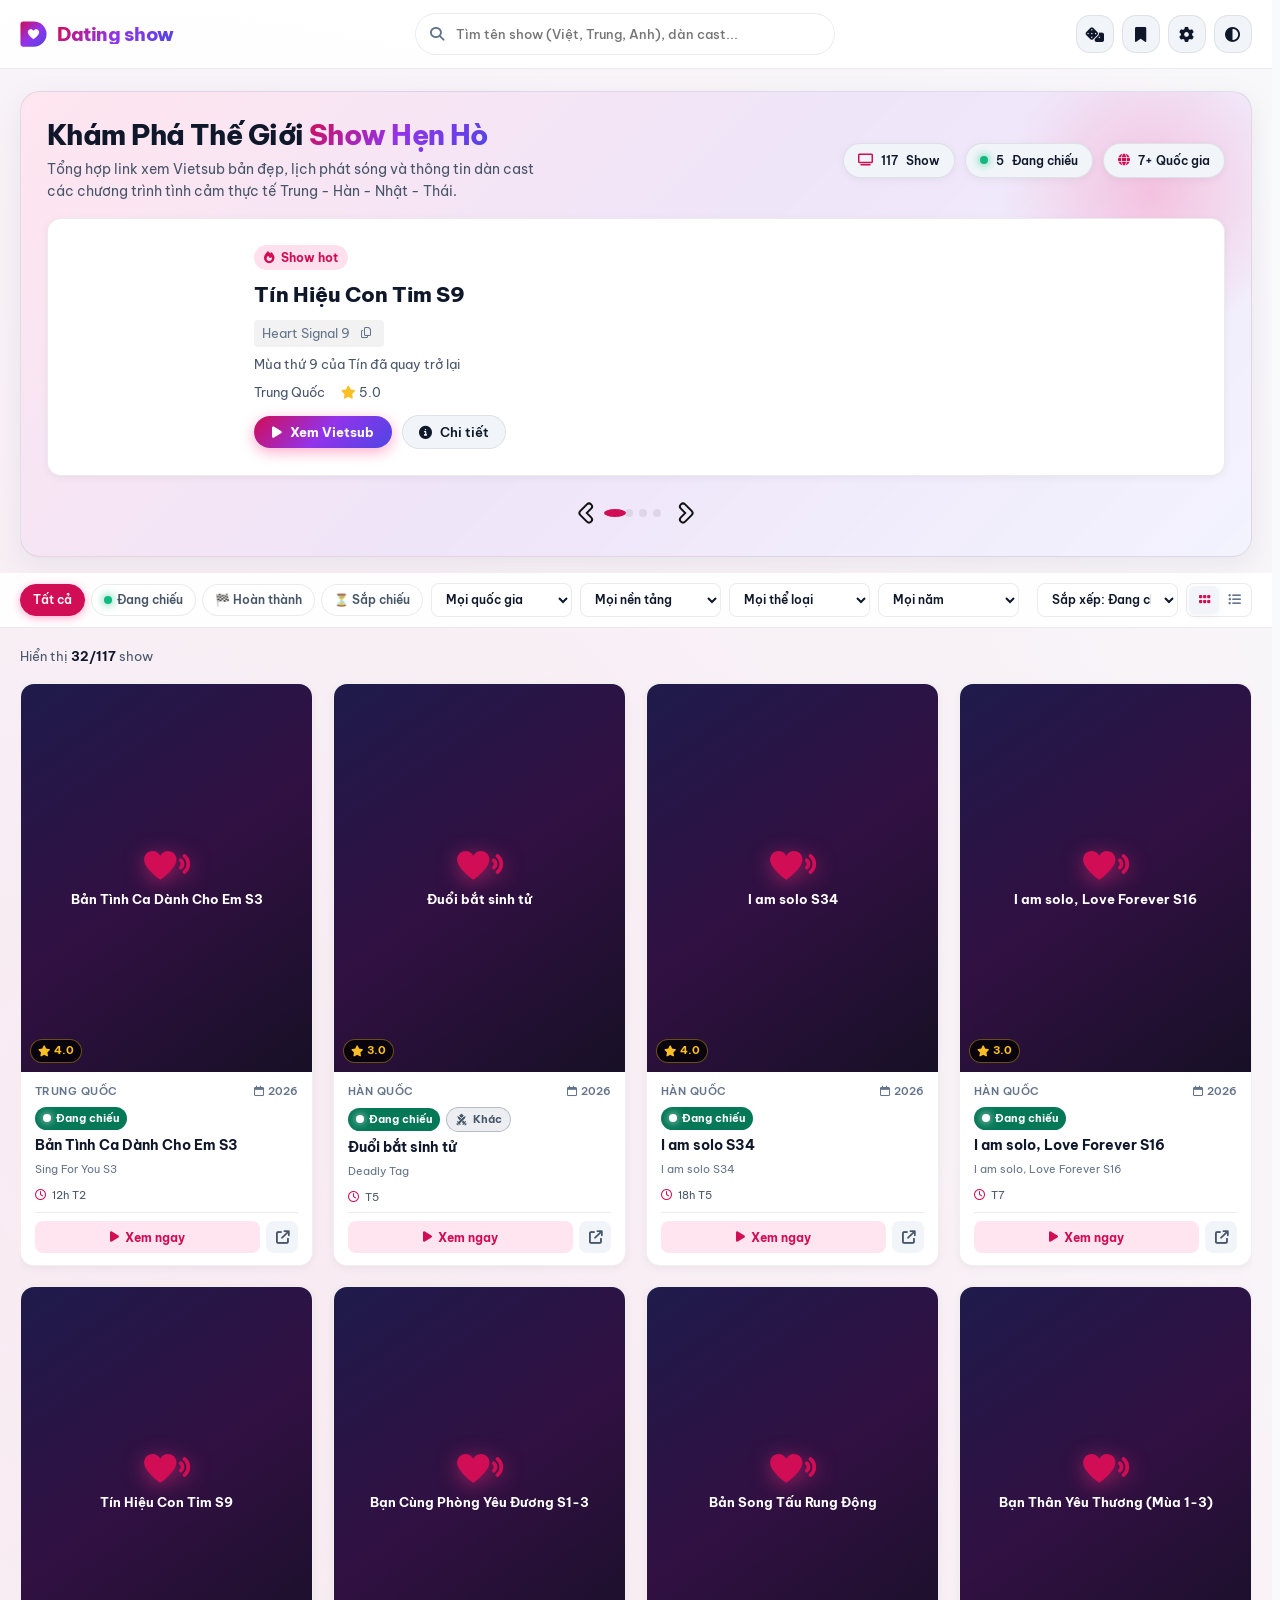
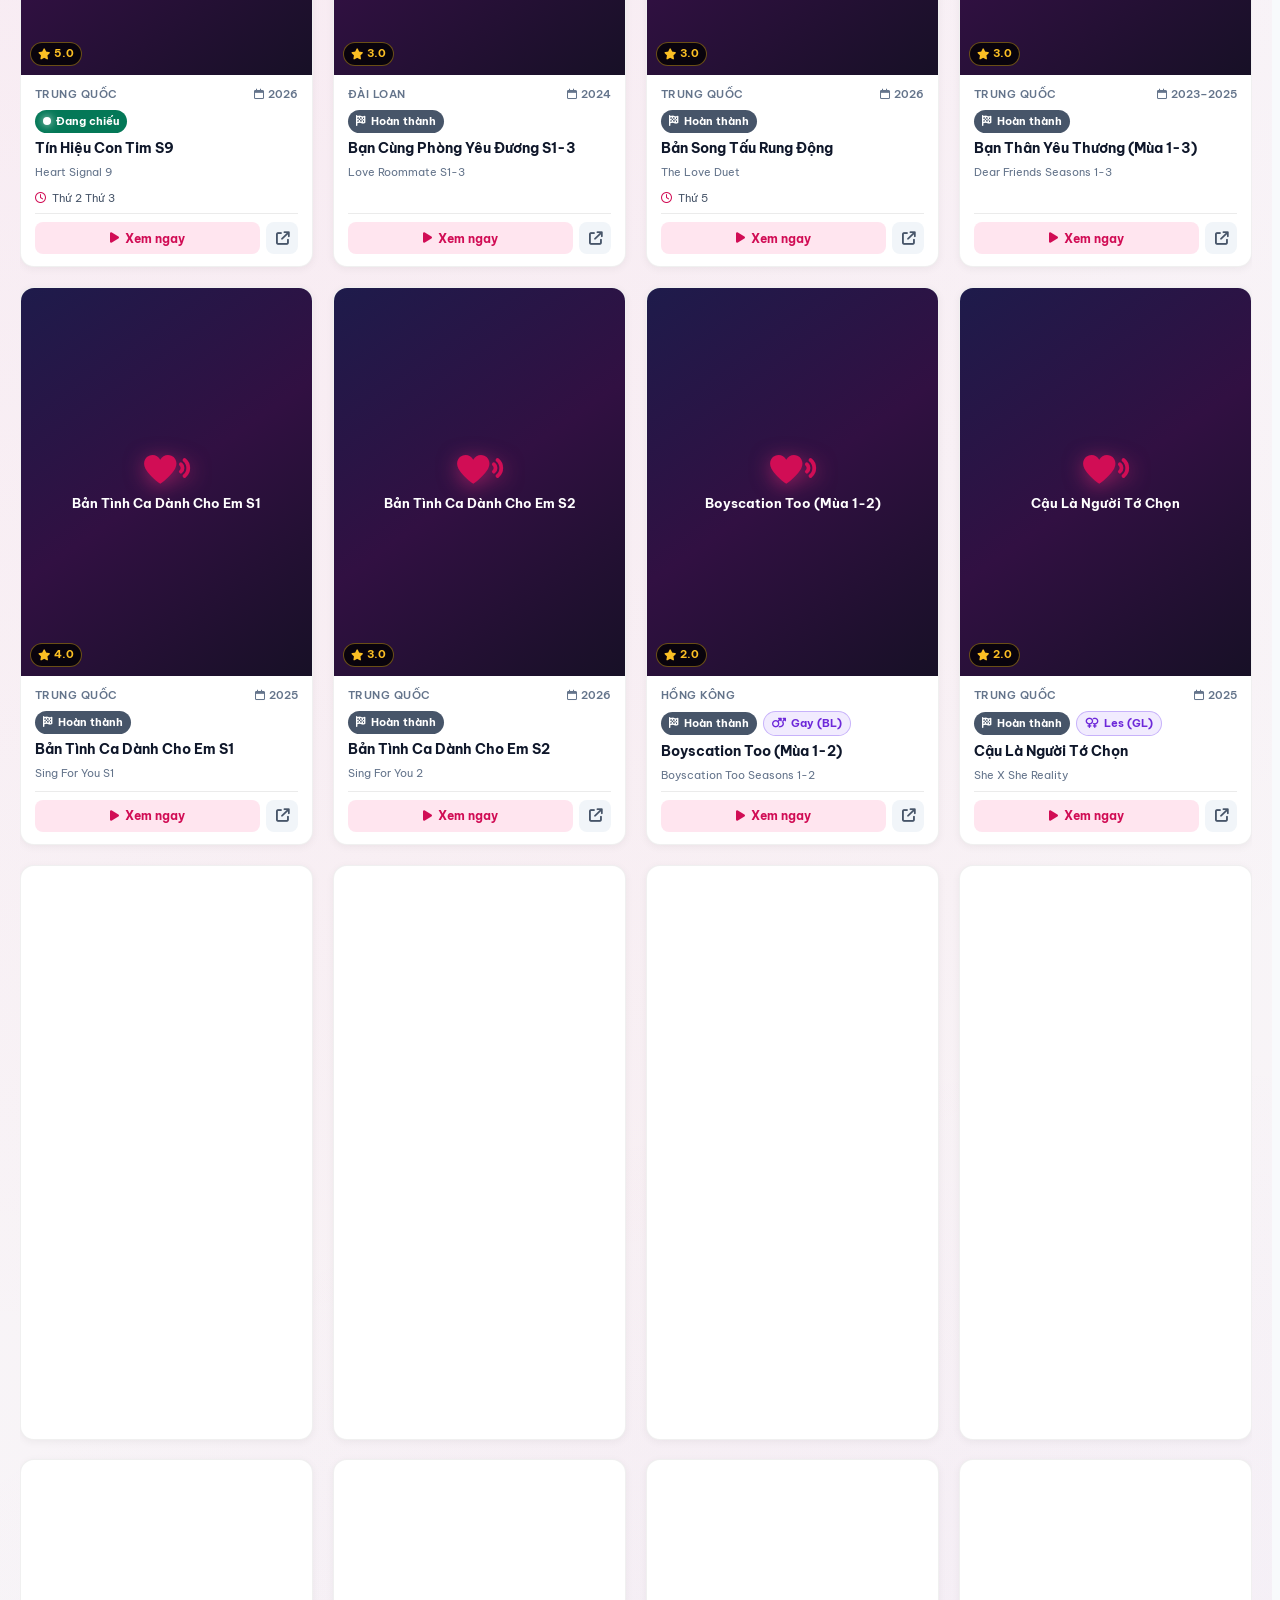
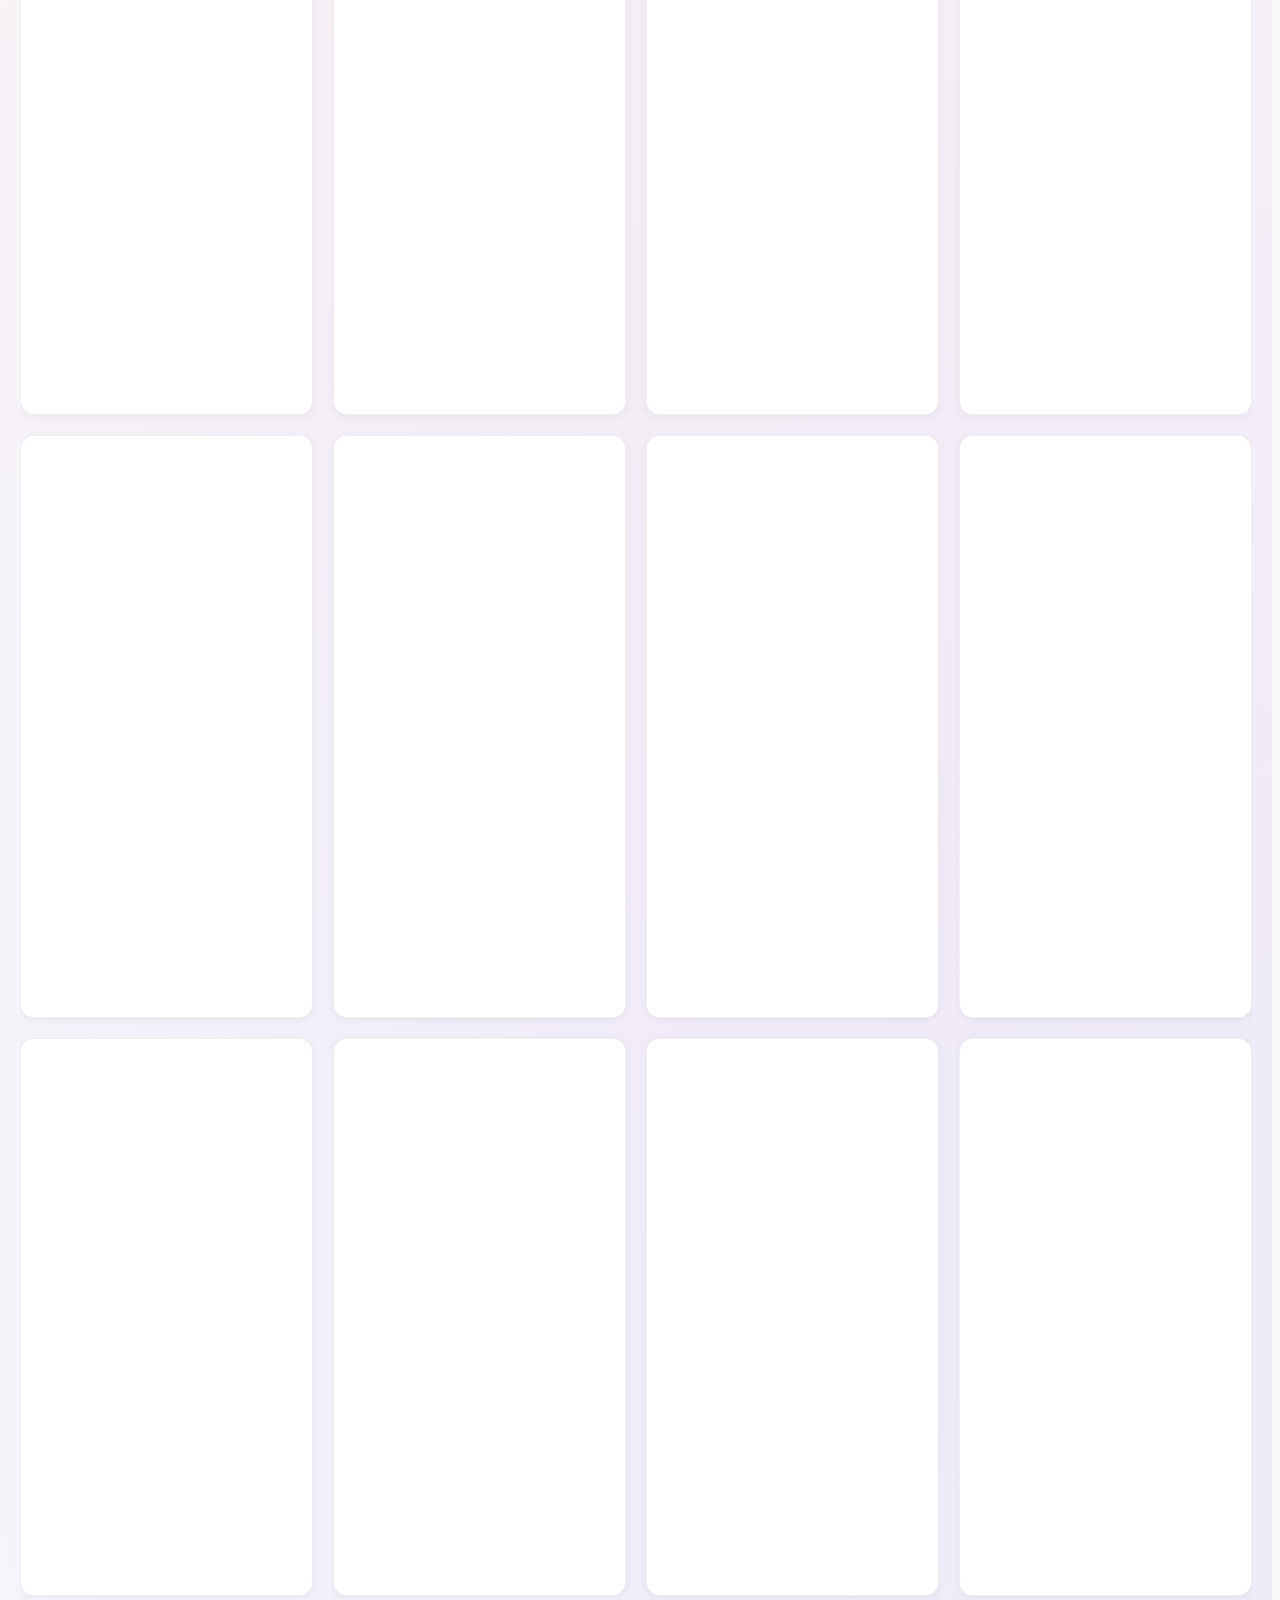
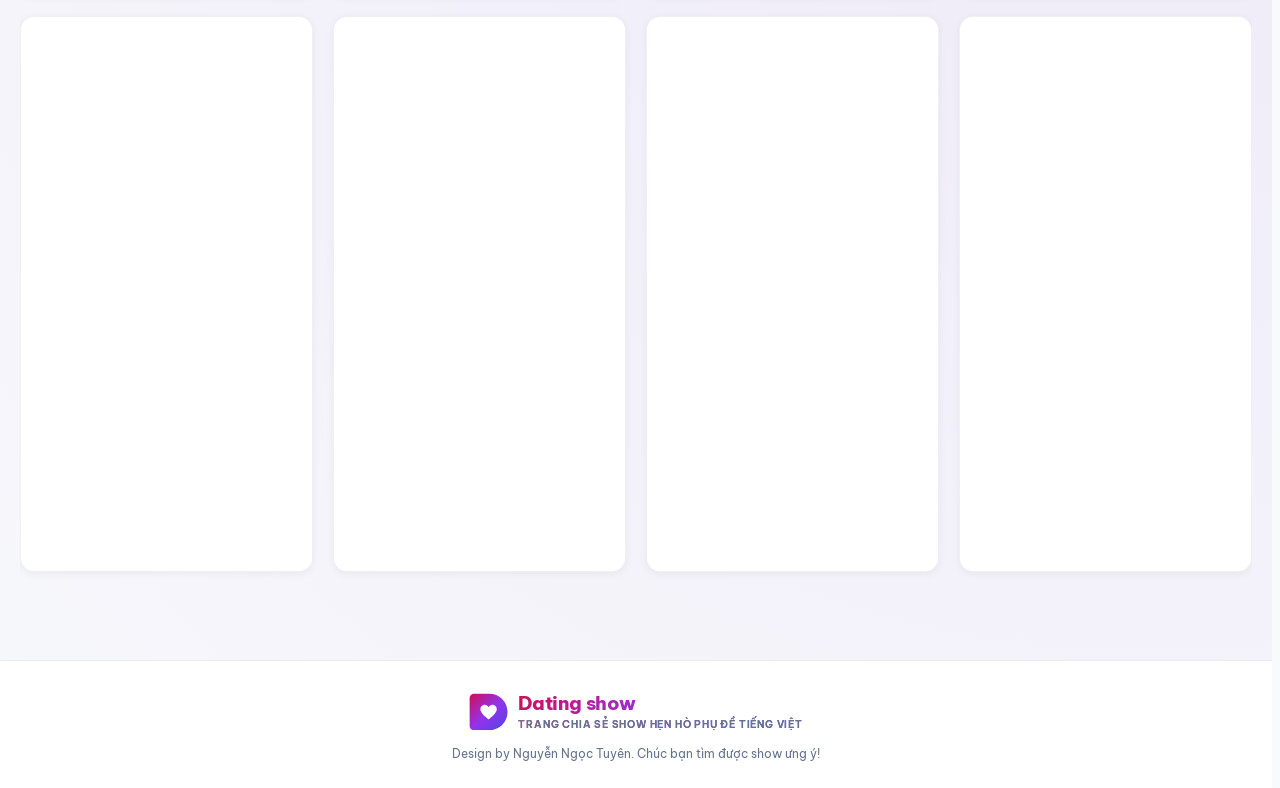
==== commit c14cc950: "perf: cache search index, drop duplicate modal-transition guards, fix mobile filter overflow Hieu na" ====
--- a/index.html
+++ b/index.html
@@ -56,7 +56,7 @@
   <link rel="stylesheet" href="https://cdnjs.cloudflare.com/ajax/libs/font-awesome/6.5.1/css/all.min.css">
 
   <!-- Main Stylesheet (v= date bump to force fresh load, avoid stale cache) -->
-  <link rel="stylesheet" href="style.css?v=20261015a">
+  <link rel="stylesheet" href="style.css?v=20261017a">
 
   <!-- PWA manifest (service worker removed; manifest kept for future use) -->
   <link rel="manifest" href="manifest.json">
@@ -210,31 +210,28 @@
             <button type="button" class="btn-filter-pill" data-status="upcoming" aria-pressed="false">⏳ Sắp chiếu</button>
           </div>
 
-          <!-- Country Dropdown (right after status pills) -->
-          <select id="countrySelect" class="select-filter" aria-label="Lọc theo quốc gia">
+<!-- One definition of the country list. It used to be typed out twice
+               (#countrySelect + #mobileCountrySelect = 18 identical <option>
+               tags), so adding a country meant editing both blocks and nothing
+               stopped them from drifting apart. Both selects are filled from
+               here by fillCountrySelects() in app.js. -->
+          <template id="tplCountryOptions">
             <option value="all">Mọi quốc gia</option>
             <option value="china">Trung Quốc</option>
             <option value="korea">Hàn Quốc</option>
-            <option value="japan">Nhật Bản</option>
+            <option value="japan">Nhận Bản</option>
             <option value="thailand">Thái Lan</option>
             <option value="hongkong">Hồng Kông</option>
             <option value="taiwan">Đài Loan</option>
             <option value="malaysia">Malaysia</option>
             <option value="other">Quốc gia khác</option>
-          </select>
+          </template>
+
+          <!-- Country Dropdown (right after status pills) -->
+          <select id="countrySelect" class="select-filter" aria-label="Lọc theo quốc gia"></select>
 
           <!-- Mobile Country Select (Included inside accordion for mobile users) -->
-          <select id="mobileCountrySelect" class="select-filter" aria-label="Lọc theo quốc gia" style="display: none;">
-            <option value="all">Mọi quốc gia</option>
-            <option value="china">Trung Quốc</option>
-            <option value="korea">Hàn Quốc</option>
-            <option value="japan">Nhật Bản</option>
-            <option value="thailand">Thái Lan</option>
-            <option value="hongkong">Hồng Kông</option>
-            <option value="taiwan">Đài Loan</option>
-            <option value="malaysia">Malaysia</option>
-            <option value="other">Quốc gia khác</option>
-          </select>
+          <select id="mobileCountrySelect" class="select-filter" aria-label="Lọc theo quốc gia" style="display: none;"></select>
 
           <!-- Platform Dropdown -->
           <select id="platformSelect" class="select-filter" aria-label="Lọc theo nền tảng">
@@ -333,7 +330,14 @@
       <div class="modal-scrollable">
         <!-- Modal Hero Header -->
         <div class="modal-header-hero">
-          <img src="./images/show-0.jpg" alt="" class="modal-poster" id="modalPoster" title="Bấm để xem ảnh gốc">
+          <!-- Poster cua modal. KHONG dat san src: truoc day la ./images/show-0.jpg
+                 (anh poster cua Love Actually S5) -> bi tai ve 225 KB o MO LANG
+                 TRANG ke modal chua mo. Do JS gan src ngay trong
+                 renderShowDetail truoc khi modal kip hien, anh do khong bao
+                 gio duoc ve ra (do o 12 khung hinh dau: 0 khong hien voi
+                 src cu). Bo src = mat 225 KB o moi lan mo trang; luc nao
+                 mo modal, JS gan anh that cua show do. -->
+            <img alt="" class="modal-poster" id="modalPoster" title="Bấm để xem ảnh gốc" width="300" height="200" decoding="async">
           <div class="modal-info-col">
             <div class="modal-badges-row">
               <span class="badge-status airing" id="modalStatusBadge">Đang chiếu</span>
@@ -922,7 +926,7 @@
   </div>
 
   <!-- Main Application Script -->
-  <script src="app.js?v=20261015b"></script>
+  <script src="app.js?v=20261017a"></script>
 </body>
 
 </html>
--- a/style.css
+++ b/style.css
@@ -474,7 +474,10 @@
   position: relative;
   z-index: 2;
   box-shadow: var(--shadow-sm);
-  transition: all var(--transition-normal);
+  /* Was `transition: all`: `all` also watched min-height (a LAYOUT property,
+     set per breakpoint below) so every viewport change ran a reflow. Only
+     border/shadow are meant to animate. */
+  transition: border-color var(--transition-normal), box-shadow var(--transition-normal);
   overflow: hidden;
 }
 
@@ -552,15 +555,15 @@
 /* Spotlight nav: prev/dots/next sit in a row BELOW the hero (they used to
    overlay the hero and cover the poster - worse on 88px accordion strips).
    The whole row only renders with 2+ slides. */
-.spotlight-footer {
-  display: none;
-  align-items: center;
+/* `display: none` here used to be overridden from the bottom of this file
+     (.spotlight-footer { display: flex }), which made this line dead AND
+     misleading - readers thought the row was hidden. The reserved row at the
+     bottom of the file is what actually applies now. */
+  .spotlight-footer {
+    align-items: center;
   justify-content: center;
   gap: 8px;
   margin-top: 4px;
-}
-.hero-spotlight.has-multiple + .spotlight-footer {
-  display: flex;
 }
 .spotlight-nav {
   width: 34px;
@@ -613,25 +616,30 @@
 .spotlight-footer .spotlight-dots {
   margin-top: 0;
 }
-.spotlight-dots {
-  display: none;
-  gap: 6px;
+/* No `display: none` here: JS writes the display inline
+     (#spotlightDots starts hidden in index.html, renderSpotlightDots() shows
+     it when there are 2+ slides), so this declaration never applied. */
+  .spotlight-dots {
+    gap: 6px;
   justify-content: center;
   margin-top: 10px;
 }
-.spotlight-dot {
+/* Was `transition: all` + `.active { width: 22px }`: animating `width` is a
+     LAYOUT property, so every slide change re-laid out the whole dots row.
+     The pill is now drawn with scaleX (8px -> 22px = 2.75x) which the
+     compositor can animate without touching layout. */
+  .spotlight-dot {
   width: 8px;
   height: 8px;
-  border-radius: 50%;
+  border-radius: 999px;
   background: var(--border-subtle);
   border: none;
   padding: 0;
   cursor: pointer;
-  transition: all var(--transition-fast);
+  transition: background-color var(--transition-fast), transform var(--transition-fast);
 }
 .spotlight-dot.active {
-  width: 22px;
-  border-radius: 999px;
+  transform: scaleX(2.75);
   background: var(--primary-pink);
 }
 
@@ -846,6 +854,12 @@
   padding: 0 10px;
   cursor: pointer;
   transition: all var(--transition-fast);
+  /* A <select> sizes to its widest <option>, so populating the platform/year
+     lists (~24 items) widens them mid-load and wraps the filter row onto two
+     lines - measured CLS 0.187 on the whole page. Lock the closed control to
+     the empty-list width: the popup list still shows every option in full. */
+  width: 119px;
+  box-sizing: content-box;
 }
 
 .select-filter:hover, .select-filter:focus {
@@ -1104,7 +1118,12 @@
   display: inline-flex;
   align-items: center;
   gap: 4px;
-  background: rgba(0, 0, 0, 0.65);
+  /* 0.78 (was 0.65): this pill sits ON TOP of an arbitrary poster image, so the
+     effective background is whatever the photo shows through. At 0.65 a light
+     poster blended to #545657 and the yellow text measured 4.42:1 - just under
+     the WCAG AA 4.5:1 floor. At 0.78 the worst case is ~7:1, and on dark
+     posters it looks the same as before. */
+  background: rgba(0, 0, 0, 0.78);
   border: 1px solid rgba(251, 191, 36, 0.4);
   color: #fbbf24;
   font-size: 11px;
@@ -1226,7 +1245,12 @@
 
 /* Single consolidated reduced-motion block (was split across three places) */
 @media (prefers-reduced-motion: reduce) {
+  /* Was missing: the page-level smooth scroll above kept animating every jump
+     and the back-to-top button for users who asked for reduced motion. */
+  html { scroll-behavior: auto; }
   .spotlight-track { transition: none; }
+  .modal-overlay, .modal-content { transition: none; }
+  .card-zoom, .spotlight-dot { transition: none; }
   #btnRandomShow.dice-rolling { animation: none; }
   .skeleton-poster, .skeleton-line { animation: none; }
   .show-card:hover, .show-card:active,
@@ -1996,6 +2020,12 @@
 /* Stacked modals (episode editor / picker) above detail & settings modals */
 .modal-overlay.modal-stack {
   z-index: 1500;
+  /* No backdrop-filter here: it stacks ON TOP of an already-open detail modal,
+     which meant two fullscreen blur(10px) sheets sampled at once on every
+     repaint. This overlay's own 0.75+ alpha background already hides the page,
+     so dropping the blur is invisible but saves a fullscreen GPU pass. */
+  backdrop-filter: none;
+  -webkit-backdrop-filter: none;
 }
 
 /* Episode-links button inside each edit-form link row */
@@ -2867,6 +2897,12 @@
 
   .filter-group-left .select-filter,
   .filter-group-right .select-filter {
+    /* The width:119px + content-box pair above fixes CLS on desktop (a <select>
+       sizes to its widest <option> and used to wrap the filter row). At width
+       100% that same content-box leaks padding + border outside the panel, so
+       every mobile/tablet select stuck out ~9px past the panel edge. Reset it
+       HERE only - the desktop CLS fix stays untouched. */
+    box-sizing: border-box;
     width: 100%;
   }
 
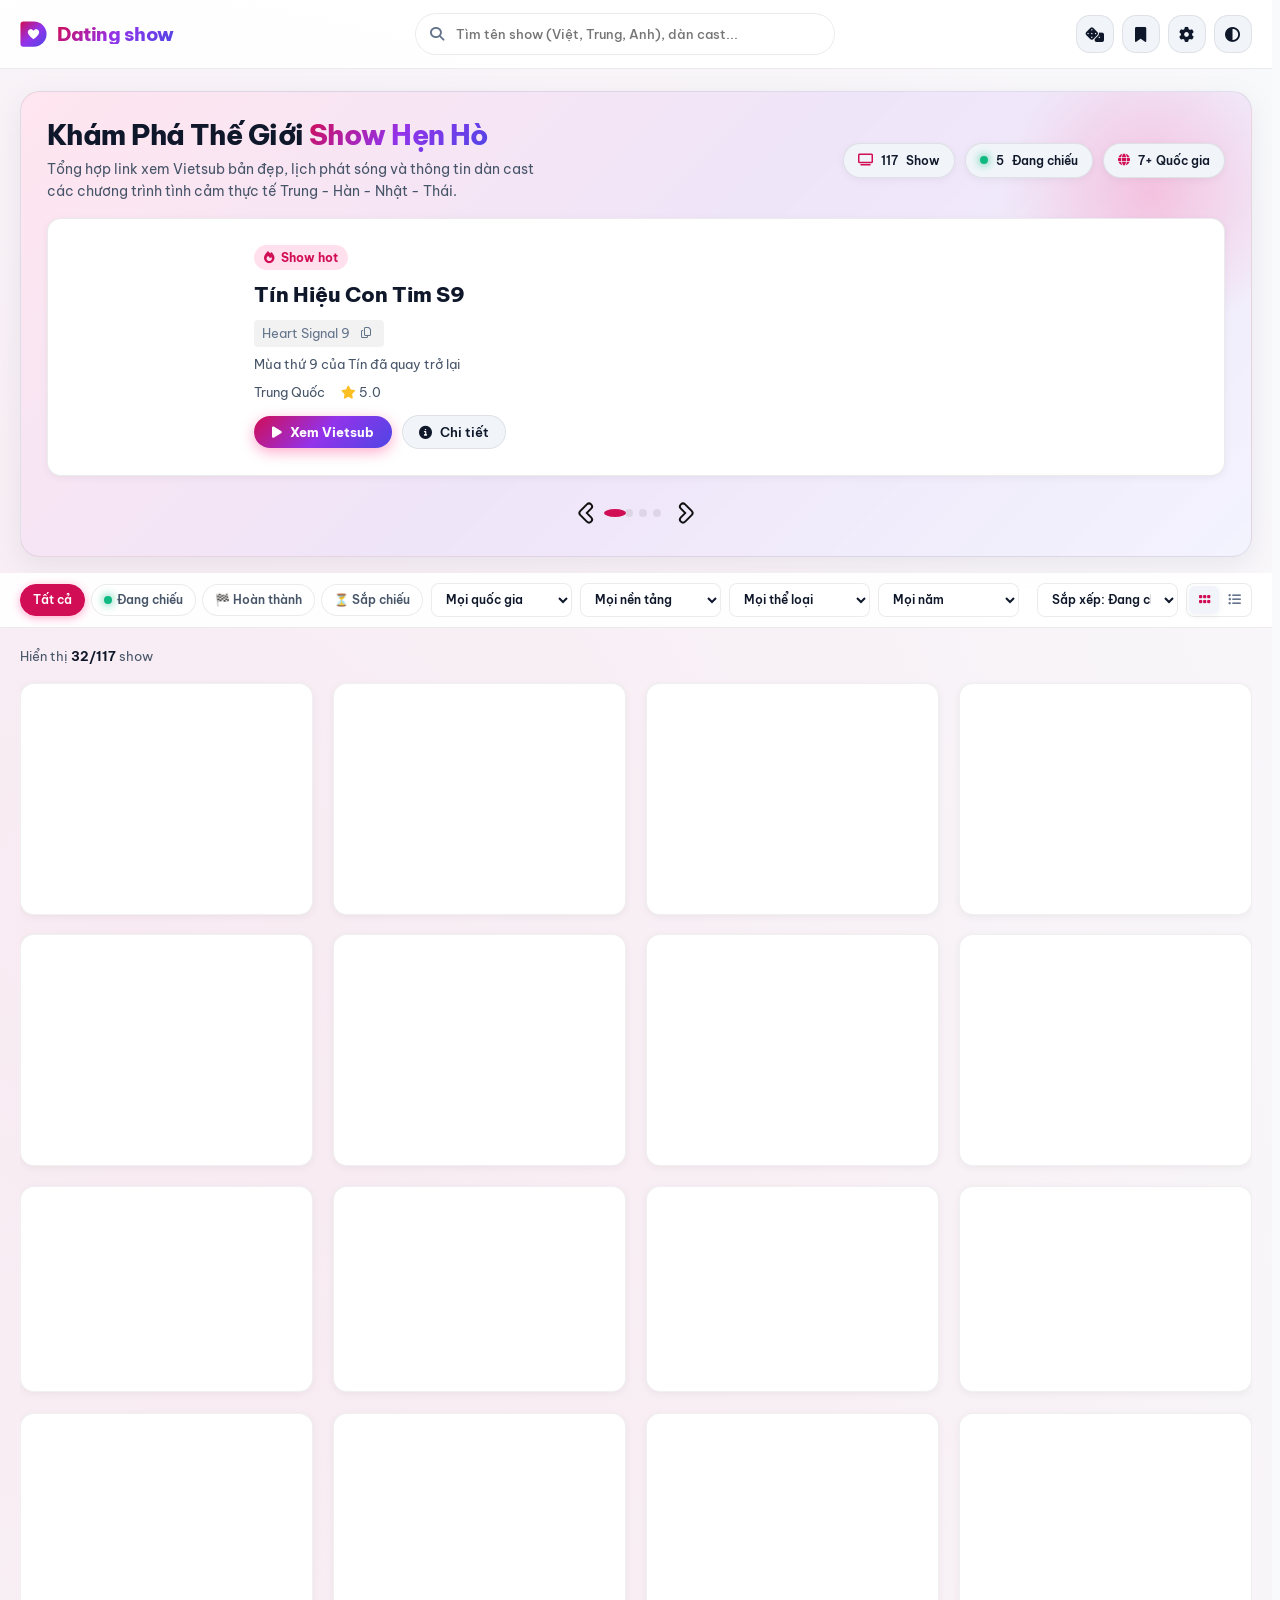
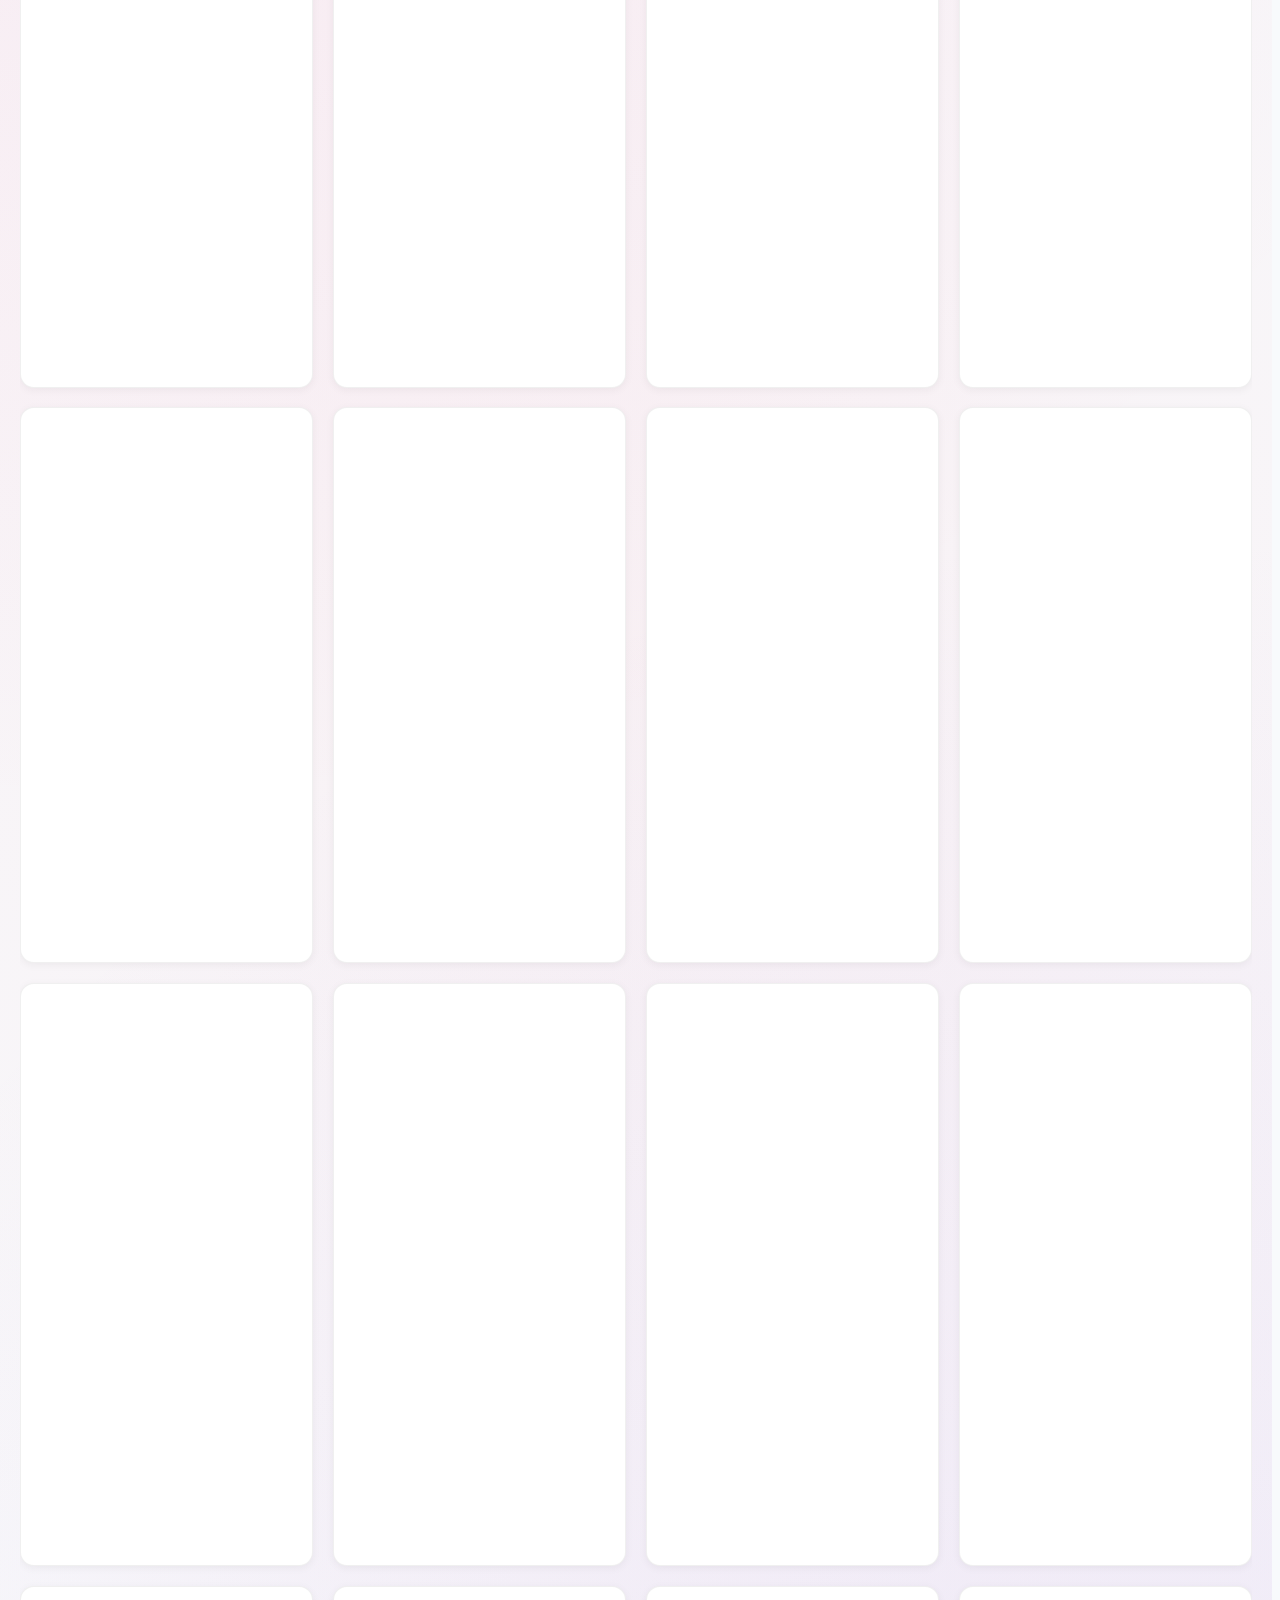
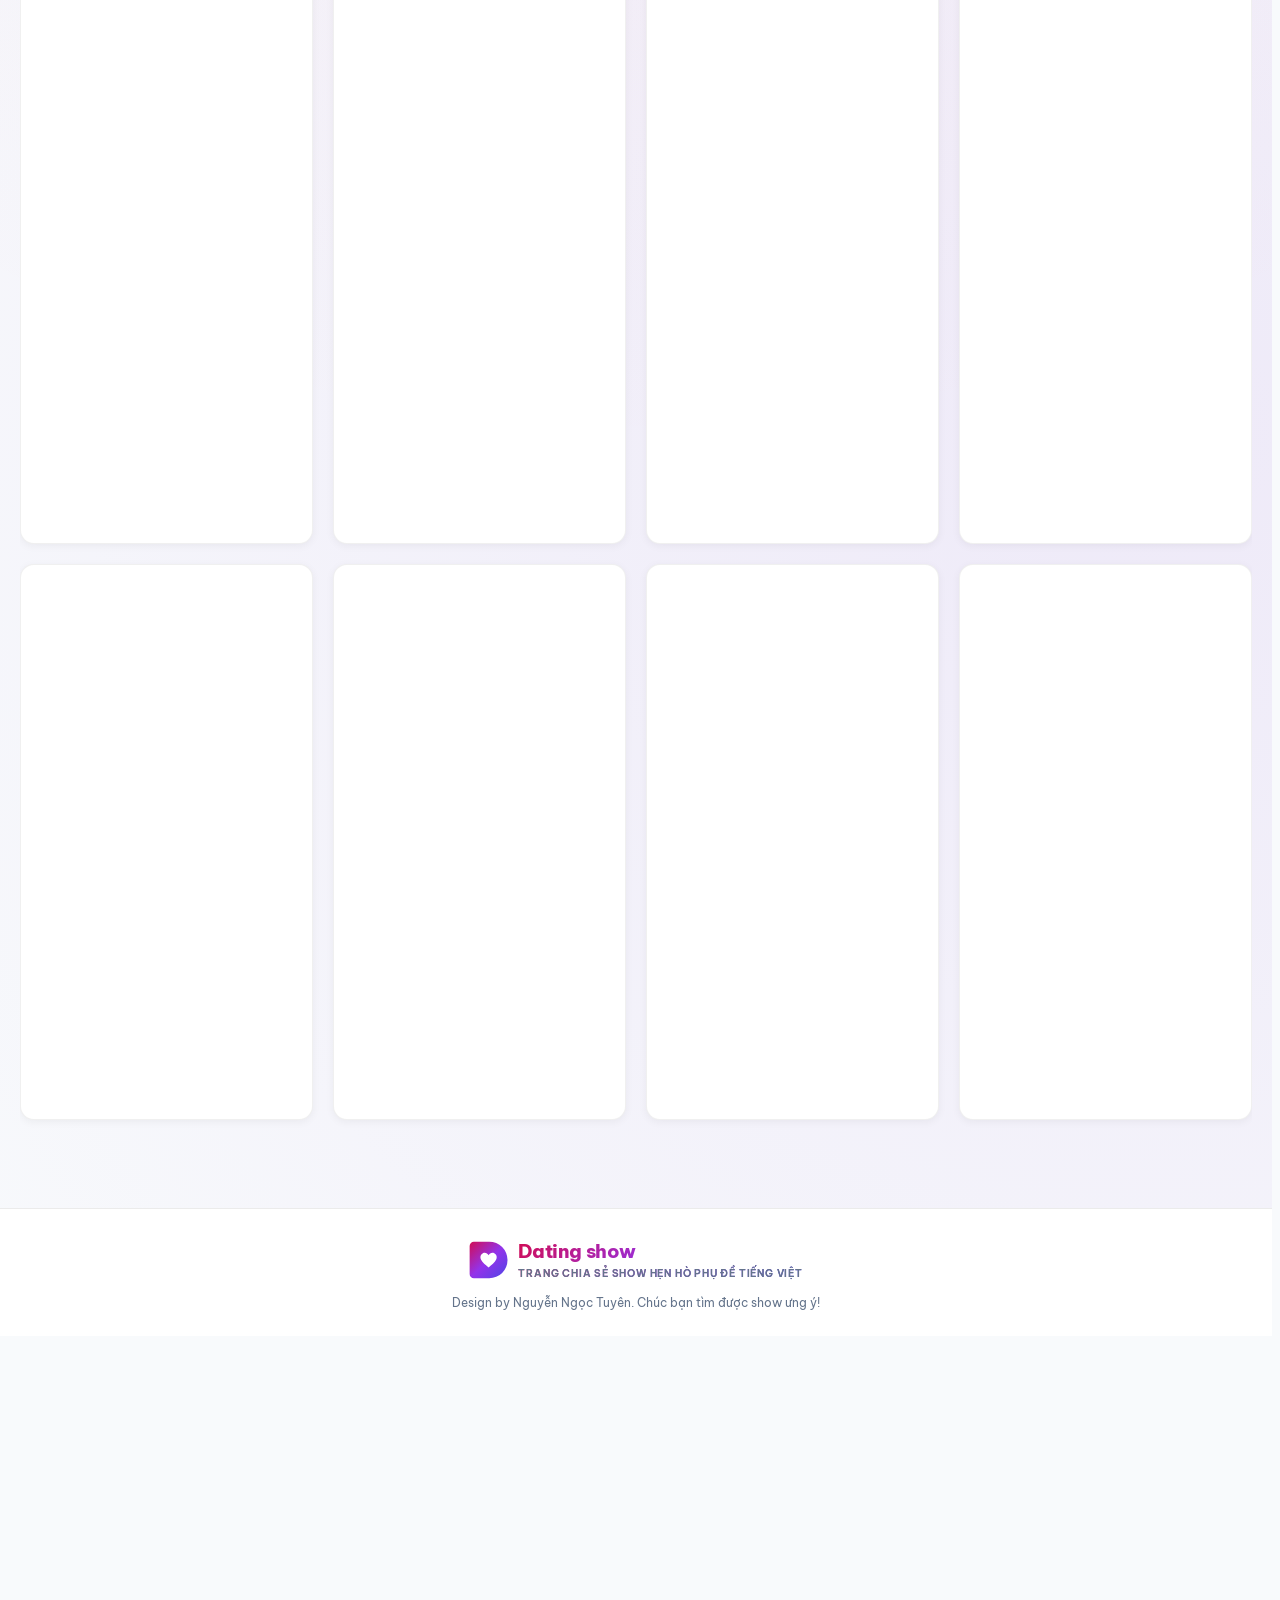
==== commit 9eca26d3: "perf: index search + year lookups once per show instead of per keystroke applyFilters() re-ran remov" ====
--- a/index.html
+++ b/index.html
@@ -926,7 +926,7 @@
   </div>
 
   <!-- Main Application Script -->
-  <script src="app.js?v=20261017a"></script>
+  <script src="app.js?v=20261017b"></script>
 </body>
 
 </html>
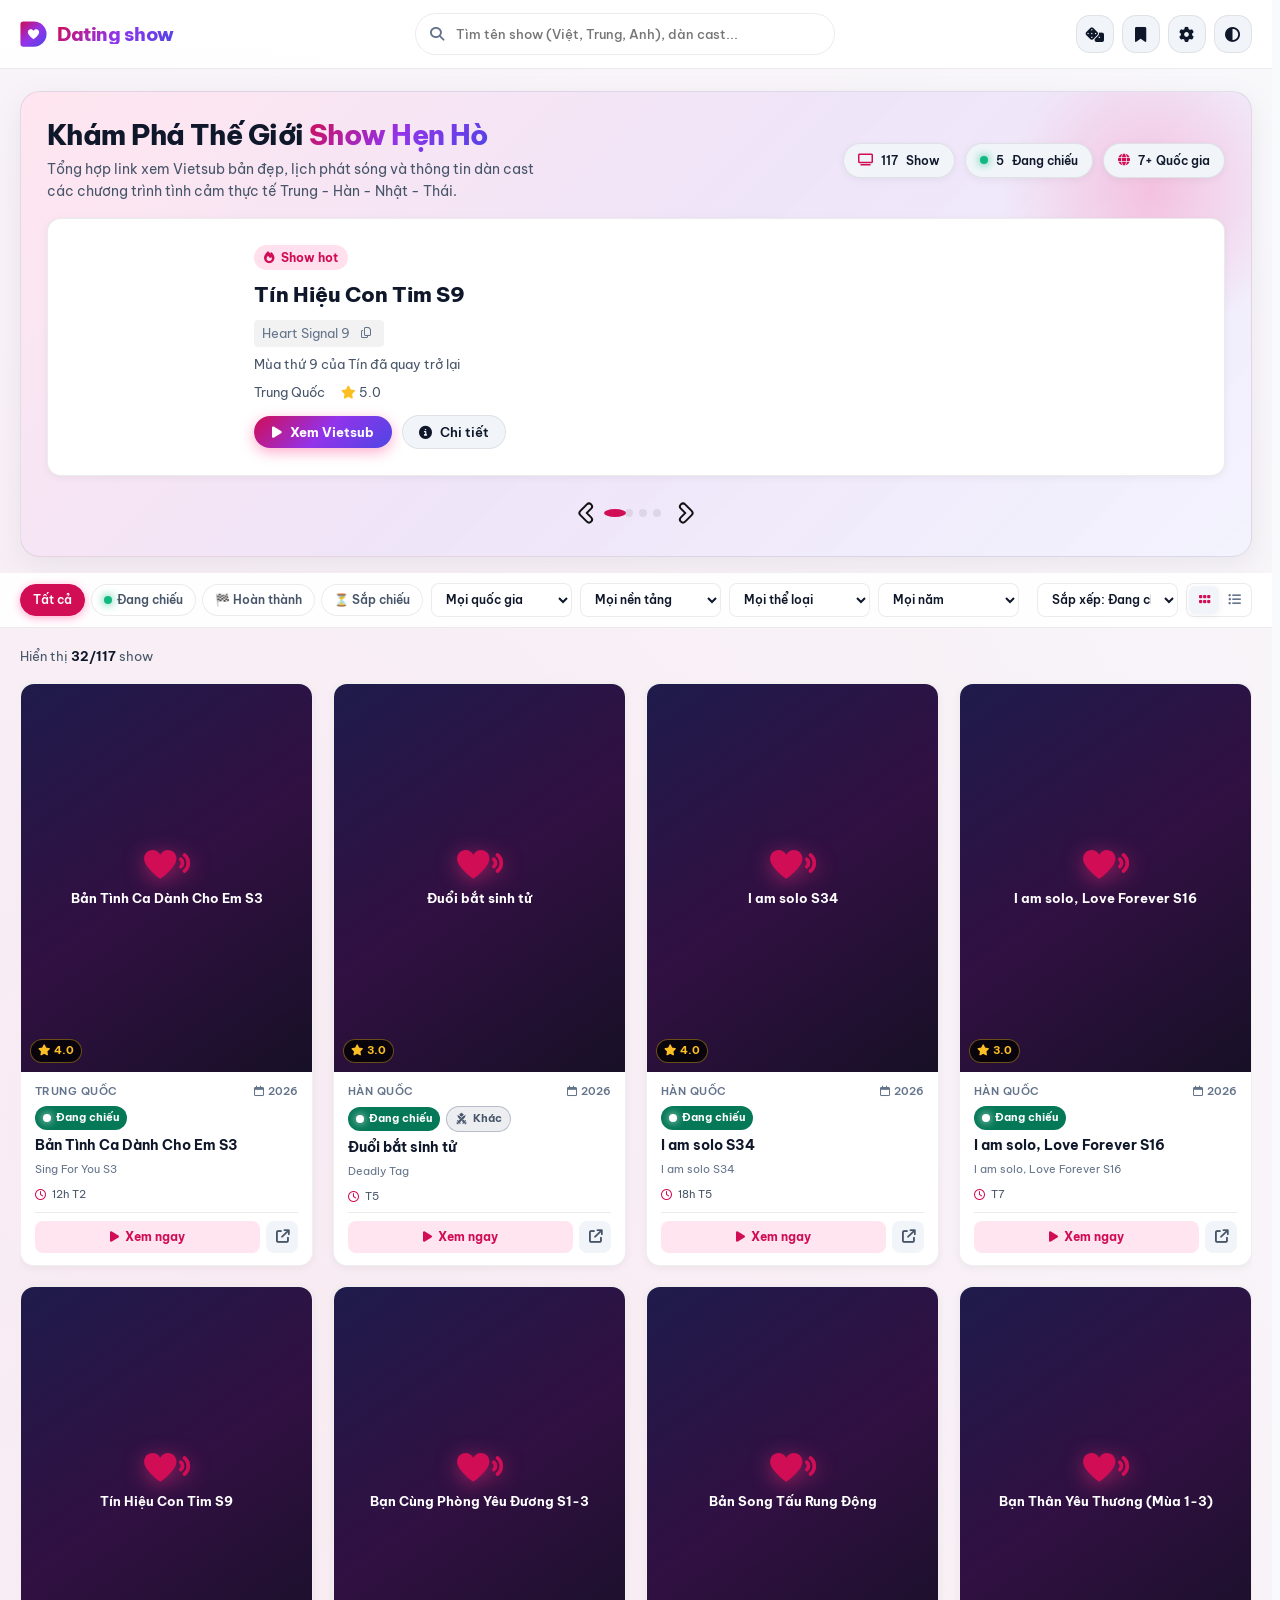
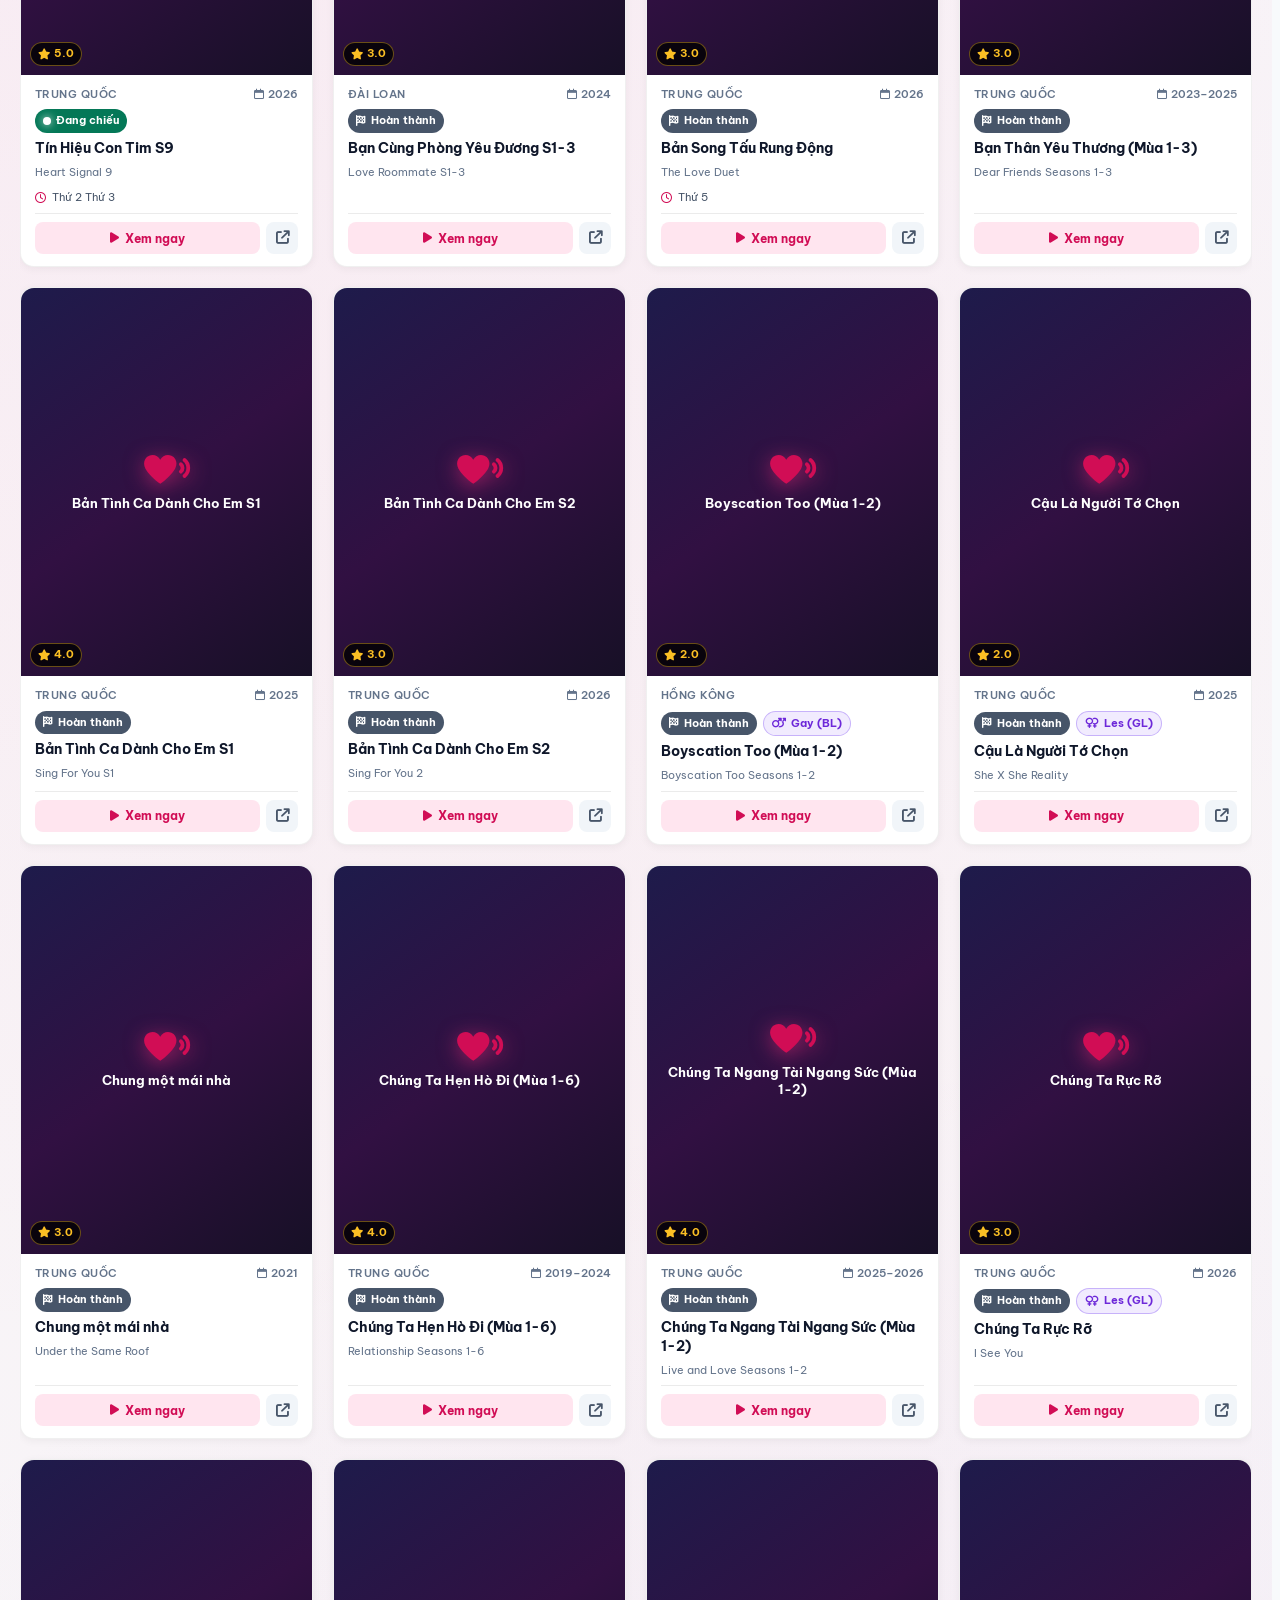
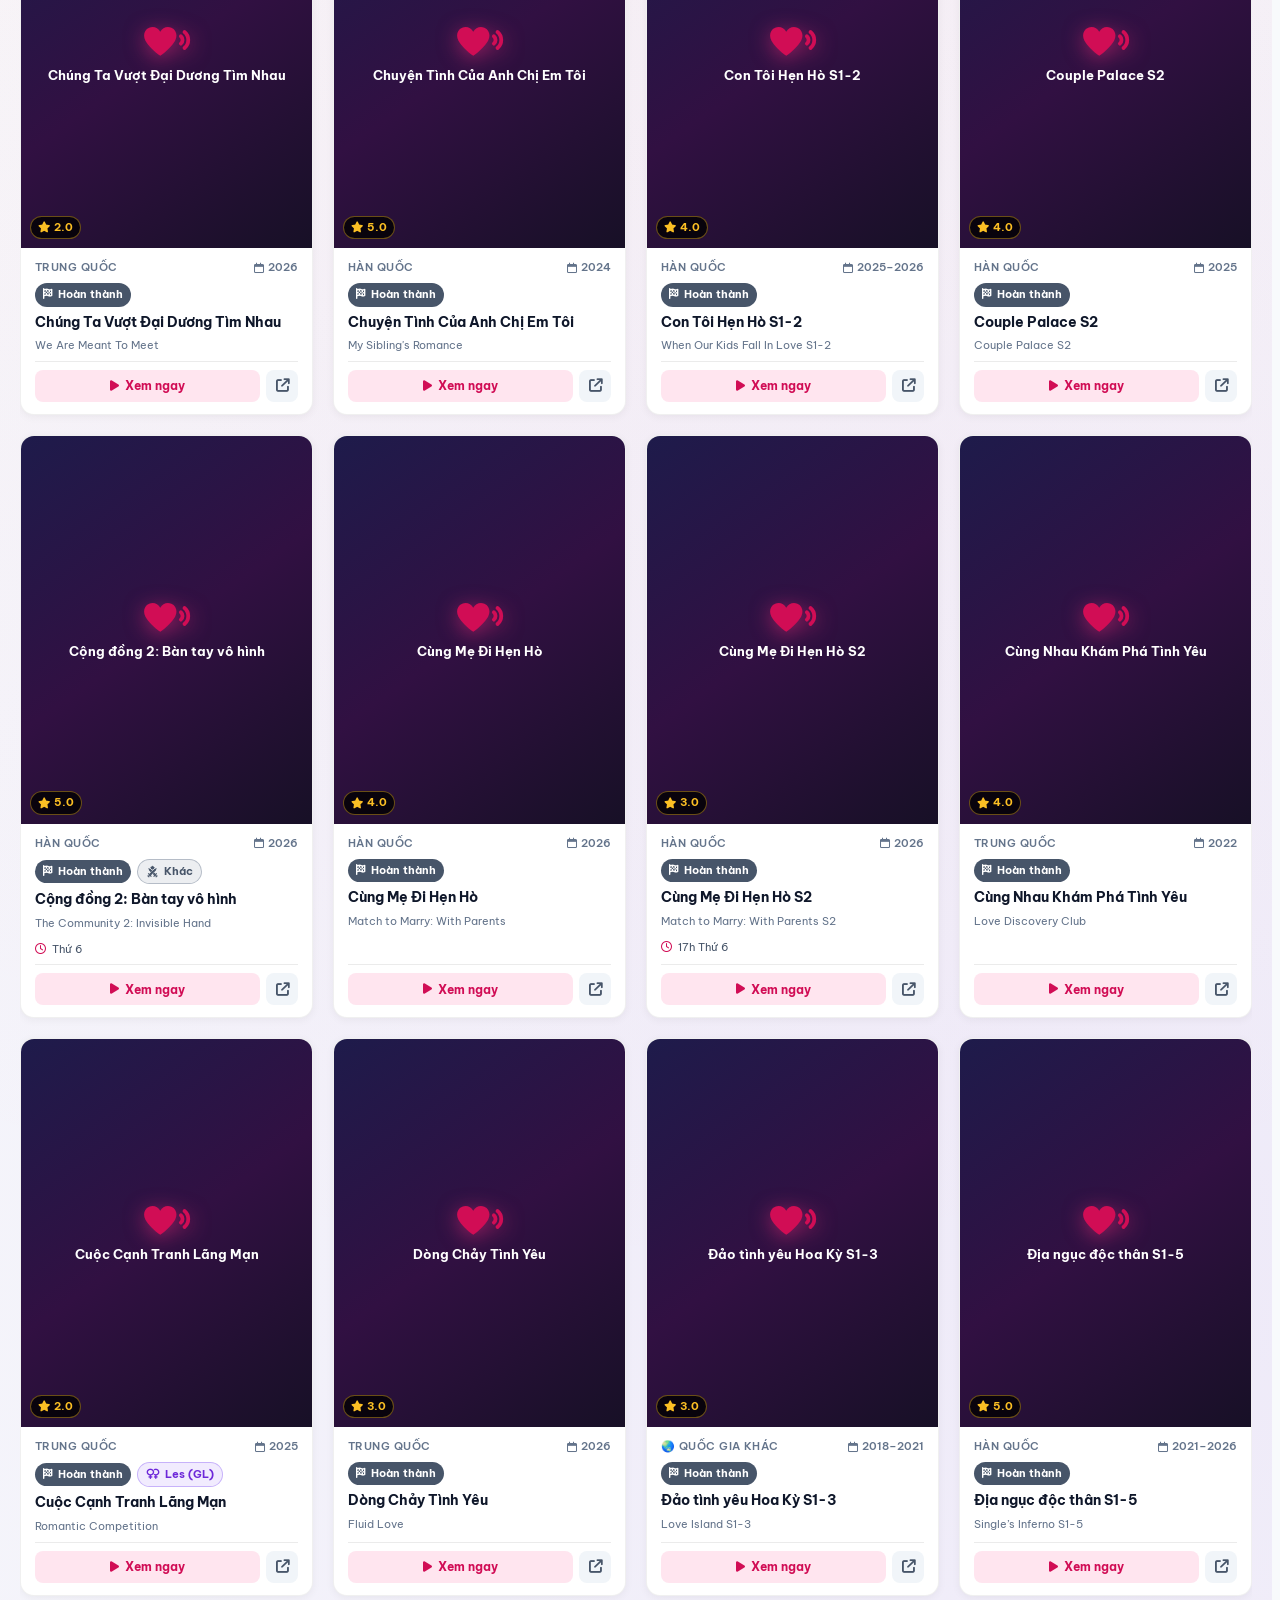
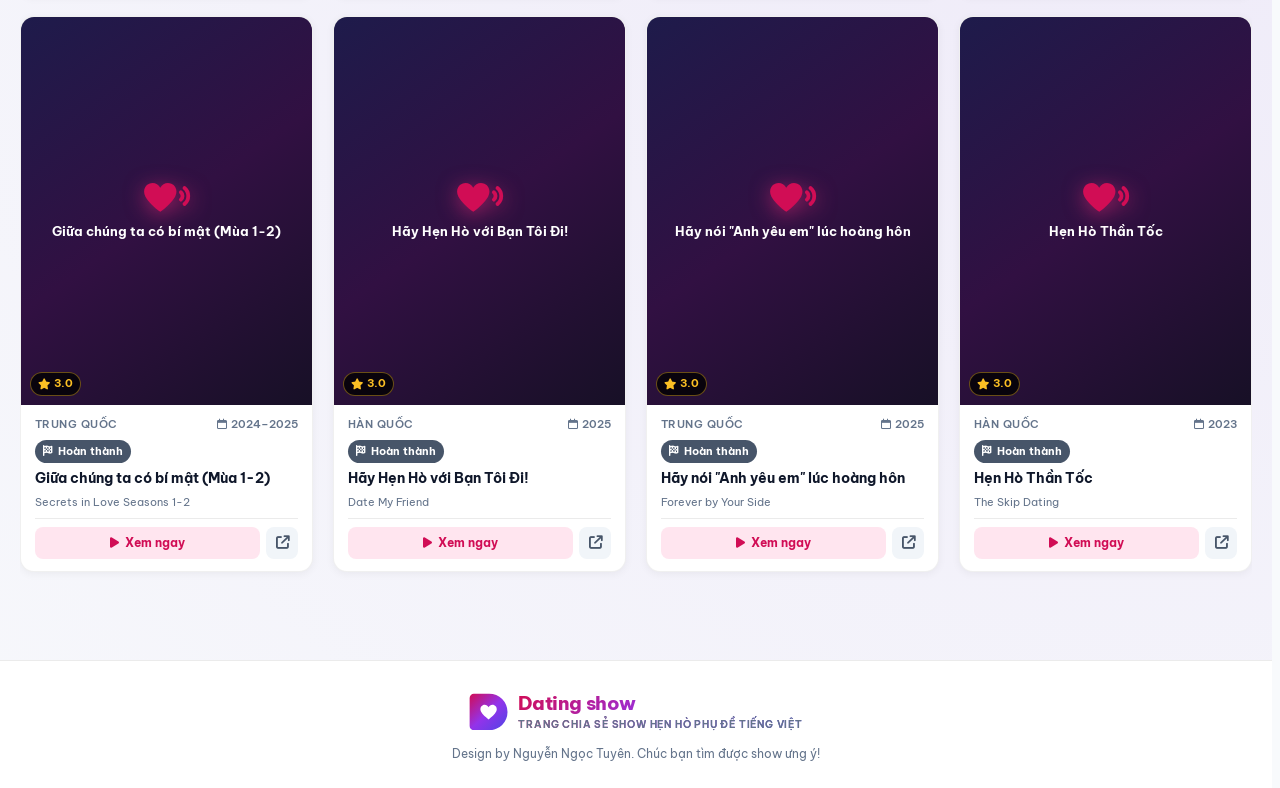
==== commit 744661ff: "perf: name the animated properties instead of `transition: all` 22 rules used `transition: all`, whi" ====
--- a/index.html
+++ b/index.html
@@ -56,7 +56,7 @@
   <link rel="stylesheet" href="https://cdnjs.cloudflare.com/ajax/libs/font-awesome/6.5.1/css/all.min.css">
 
   <!-- Main Stylesheet (v= date bump to force fresh load, avoid stale cache) -->
-  <link rel="stylesheet" href="style.css?v=20261017a">
+  <link rel="stylesheet" href="style.css?v=20261017c">
 
   <!-- PWA manifest (service worker removed; manifest kept for future use) -->
   <link rel="manifest" href="manifest.json">
--- a/style.css
+++ b/style.css
@@ -262,7 +262,7 @@
   position: relative;
 }
 
-.header-search-input {
+.header-search-input{
   width: 100%;
   height: 42px;
   background: var(--bg-input);
@@ -272,7 +272,7 @@
   color: var(--text-main);
   font-size: 13px;
   font-weight: 500;
-  transition: all var(--transition-normal);
+  transition: background-color, border-color, box-shadow var(--transition-normal);
 }
 
 .header-search-input:focus {
@@ -315,7 +315,7 @@
   gap: 8px;
 }
 
-.btn-icon {
+.btn-icon{
   width: 38px;
   height: 38px;
   border-radius: var(--radius-md);
@@ -328,7 +328,7 @@
   font-size: 15px;
   cursor: pointer;
   position: relative;
-  transition: all var(--transition-fast);
+  transition: background-color, border-color, box-shadow, color, transform var(--transition-fast);
 }
 
 .btn-icon:hover {
@@ -686,7 +686,7 @@
   margin-top: 4px;
 }
 
-.btn-primary {
+.btn-primary{
   display: inline-flex;
   align-items: center;
   gap: 8px;
@@ -698,7 +698,7 @@
   border-radius: var(--radius-full);
   cursor: pointer;
   box-shadow: 0 4px 14px rgba(255, 46, 126, 0.4);
-  transition: all var(--transition-fast);
+  transition: box-shadow, transform var(--transition-fast);
 }
 
 .btn-primary:hover {
@@ -706,7 +706,7 @@
   box-shadow: 0 6px 20px rgba(255, 46, 126, 0.6);
 }
 
-.btn-secondary {
+.btn-secondary{
   display: inline-flex;
   align-items: center;
   gap: 8px;
@@ -718,7 +718,7 @@
   padding: 8px 16px;
   border-radius: var(--radius-full);
   cursor: pointer;
-  transition: all var(--transition-fast);
+  transition: background-color, border-color, transform var(--transition-fast);
 }
 
 .btn-secondary:hover {
@@ -750,7 +750,7 @@
   width: 100%;
 }
 
-.pill-country {
+.pill-country{
   display: inline-flex;
   align-items: center;
   gap: 5px;
@@ -763,7 +763,7 @@
   border-radius: var(--radius-full);
   cursor: pointer;
   white-space: nowrap;
-  transition: all var(--transition-fast);
+  transition: background-color, border-color, color var(--transition-fast);
   user-select: none;
 }
 
@@ -815,7 +815,7 @@
   gap: 8px;
 }
 
-.btn-filter-pill {
+.btn-filter-pill{
   height: 32px;
   padding: 0 12px;
   background: var(--bg-surface);
@@ -828,7 +828,7 @@
   align-items: center;
   gap: 5px;
   cursor: pointer;
-  transition: all var(--transition-fast);
+  transition: background-color, border-color, box-shadow, color var(--transition-fast);
 }
 
 .btn-filter-pill:hover {
@@ -843,7 +843,7 @@
   box-shadow: 0 2px 8px rgba(255, 46, 126, 0.4);
 }
 
-.select-filter {
+.select-filter{
   height: 32px;
   background: var(--bg-surface);
   border: 1px solid var(--border-subtle);
@@ -853,7 +853,7 @@
   font-weight: 600;
   padding: 0 10px;
   cursor: pointer;
-  transition: all var(--transition-fast);
+  transition: border-color var(--transition-fast);
   /* A <select> sizes to its widest <option>, so populating the platform/year
      lists (~24 items) widens them mid-load and wraps the filter row onto two
      lines - measured CLS 0.187 on the whole page. Lock the closed control to
@@ -876,7 +876,7 @@
   padding: 2px;
 }
 
-.btn-view-mode {
+.btn-view-mode{
   width: 30px;
   height: 28px;
   background: transparent;
@@ -887,7 +887,7 @@
   justify-content: center;
   cursor: pointer;
   font-size: 13px;
-  transition: all var(--transition-fast);
+  transition: background-color, box-shadow, color var(--transition-fast);
 }
 
 .btn-view-mode.active {
@@ -999,9 +999,12 @@
   min-width: 0; /* CRITICAL: Allows grid item to shrink properly */
   width: 100%;
   max-width: 100%;
-  /* PERF: skip rendering off-screen cards until scrolled near (lazy render) */
-  content-visibility: auto;
-  contain-intrinsic-size: auto 420px;
+  /* REMOVED: content-visibility: auto + contain-intrinsic-size.
+     Measured on this page with all 117 cards loaded: no gain (scroll sweep
+     2980ms with vs 2989ms without, 0 long tasks either way, fewer style
+     recalcs without) and first paint was consistently slower with it
+     (median ~502ms vs ~398ms, one run at 1260ms). Keyboard focus reached the
+     same off-screen cards either way, so nothing was gained there either. */
 }
 
 .show-card:hover {
@@ -1426,7 +1429,7 @@
   width: 100%;
 }
 
-.btn-card-watch {
+.btn-card-watch{
   flex: 1;
   height: 32px;
   background: rgba(255, 46, 126, 0.12);
@@ -1439,7 +1442,7 @@
   justify-content: center;
   gap: 6px;
   cursor: pointer;
-  transition: all var(--transition-fast);
+  transition: background-color, background-image, border-color, box-shadow, color var(--transition-fast);
   min-width: 0;
 }
 
@@ -1449,7 +1452,7 @@
   box-shadow: 0 4px 12px rgba(255, 46, 126, 0.4);
 }
 
-.btn-card-detail {
+.btn-card-detail{
   width: 32px;
   height: 32px;
   background: var(--bg-surface-elevated);
@@ -1459,7 +1462,7 @@
   align-items: center;
   justify-content: center;
   cursor: pointer;
-  transition: all var(--transition-fast);
+  transition: background-color, background-image, border-color, color var(--transition-fast);
   flex-shrink: 0;
 }
 
@@ -1490,9 +1493,7 @@
   transition: transform var(--transition-normal), border-color var(--transition-normal), box-shadow var(--transition-normal);
   cursor: pointer;
   min-width: 0;
-  /* PERF: skip rendering off-screen rows until scrolled near (lazy render) */
-  content-visibility: auto;
-  contain-intrinsic-size: auto 96px;
+  /* REMOVED: content-visibility: auto - see the note on .show-card above. */
 }
 
 .show-list-item:hover {
@@ -1751,7 +1752,7 @@
   background: var(--primary-pink);
 }
 
-.btn-modal-close {
+.btn-modal-close{
   position: absolute;
   top: 14px;
   right: 14px;
@@ -1766,7 +1767,7 @@
   cursor: pointer;
   z-index: 10;
   border: 1px solid rgba(255, 255, 255, 0.2);
-  transition: all var(--transition-fast);
+  transition: background-color, transform var(--transition-fast);
 }
 
 .btn-modal-close:hover {
@@ -1848,7 +1849,7 @@
   border-radius: 4px;
 }
 
-.btn-copy-name {
+.btn-copy-name{
   background: transparent;
   color: var(--text-muted);
   font-size: 11px;
@@ -1858,7 +1859,7 @@
   display: inline-flex;
   align-items: center;
   gap: 3px;
-  transition: all var(--transition-fast);
+  transition: background-color, color var(--transition-fast);
 }
 
 .btn-copy-name:hover {
@@ -1903,7 +1904,7 @@
   overflow-x: auto;
 }
 
-.modal-tab-btn {
+.modal-tab-btn{
   background: none;
   color: var(--text-secondary);
   font-size: 13px;
@@ -1912,7 +1913,7 @@
   border-bottom: 3px solid transparent;
   cursor: pointer;
   white-space: nowrap;
-  transition: all var(--transition-fast);
+  transition: border-bottom-color, color var(--transition-fast);
 }
 
 .modal-tab-btn:hover {
@@ -1957,7 +1958,7 @@
 }
 
 /* Requirement 3: EXACT SITE FAVICON BADGES */
-.watch-link-btn {
+.watch-link-btn{
   display: flex;
   align-items: center;
   justify-content: space-between;
@@ -1968,7 +1969,7 @@
   color: var(--text-main);
   font-size: 13px;
   font-weight: 600;
-  transition: all var(--transition-fast);
+  transition: background-color, border-color, box-shadow, transform var(--transition-fast);
   text-decoration: none;
   min-width: 0;
 }
@@ -2029,7 +2030,7 @@
 }
 
 /* Episode-links button inside each edit-form link row */
-.btn-link-episodes {
+.btn-link-episodes{
   display: flex;
   align-items: center;
   justify-content: center;
@@ -2043,7 +2044,7 @@
   font-size: 12px;
   font-weight: 600;
   cursor: pointer;
-  transition: all var(--transition-fast);
+  transition: border-color, color var(--transition-fast);
 }
 .btn-link-episodes:hover {
   color: var(--primary-pink);
@@ -2110,7 +2111,7 @@
   max-height: 50dvh;
   overflow-y: auto;
 }
-.episode-pick-btn {
+.episode-pick-btn{
   background: var(--bg-surface-elevated);
   border: 1px solid var(--border-subtle);
   color: var(--text-main);
@@ -2119,7 +2120,7 @@
   font-size: 13px;
   font-weight: 700;
   cursor: pointer;
-  transition: all var(--transition-fast);
+  transition: border-color, color var(--transition-fast);
 }
 .episode-pick-btn:hover {
   border-color: var(--primary-pink);
@@ -2437,7 +2438,7 @@
   color: var(--text-main);
 }
 
-.btn-expand-field {
+.btn-expand-field{
   background: var(--bg-surface-elevated);
   color: var(--primary-pink);
   border: 1px solid var(--border-subtle);
@@ -2449,7 +2450,7 @@
   display: inline-flex;
   align-items: center;
   gap: 4px;
-  transition: all var(--transition-fast);
+  transition: background-color, color var(--transition-fast);
 }
 
 .btn-expand-field:hover {
@@ -2607,7 +2608,7 @@
   flex-wrap: wrap;
   gap: 8px;
 }
-.tag-check {
+.tag-check{
   display: inline-flex;
   align-items: center;
   gap: 6px;
@@ -2620,7 +2621,7 @@
   padding: 6px 12px;
   cursor: pointer;
   user-select: none;
-  transition: all var(--transition-fast);
+  transition: background-color, border-color, color var(--transition-fast);
 }
 .tag-check:has(input:checked) {
   color: var(--primary-pink);
@@ -2634,7 +2635,7 @@
   cursor: pointer;
 }
 
-.btn-remove-row {
+.btn-remove-row{
   width: 36px;
   height: 36px;
   background: rgba(239, 68, 68, 0.15);
@@ -2645,7 +2646,7 @@
   align-items: center;
   justify-content: center;
   cursor: pointer;
-  transition: all var(--transition-fast);
+  transition: background-color, color var(--transition-fast);
 }
 
 .btn-remove-row:hover {
@@ -2653,7 +2654,7 @@
   color: #fff;
 }
 
-.btn-add-link-row {
+.btn-add-link-row{
   background: var(--bg-surface-elevated);
   border: 1px dashed var(--border-subtle);
   border-radius: var(--radius-sm);
@@ -2666,7 +2667,7 @@
   align-items: center;
   justify-content: center;
   gap: 6px;
-  transition: all var(--transition-fast);
+  transition: border-color, color var(--transition-fast);
   width: 100%;
 }
 
@@ -2699,7 +2700,7 @@
 /* ============================================================
    BACK TO TOP BUTTON
    ============================================================ */
-.btn-back-to-top {
+.btn-back-to-top{
   position: fixed;
   bottom: calc(24px + env(safe-area-inset-bottom));
   right: 24px;
@@ -2719,7 +2720,7 @@
   opacity: 0;
   pointer-events: none;
   transform: translateY(15px);
-  transition: all var(--transition-bounce);
+  transition: opacity, transform var(--transition-bounce);
 }
 
 .btn-back-to-top.show {
@@ -2746,7 +2747,7 @@
   pointer-events: none;
 }
 
-.toast {
+.toast{
   background: var(--bg-surface);
   color: var(--text-main);
   border: 1px solid var(--border-subtle);
@@ -2761,7 +2762,7 @@
   gap: 10px;
   transform: translateY(20px);
   opacity: 0;
-  transition: all var(--transition-bounce);
+  transition: opacity, transform var(--transition-bounce);
   pointer-events: auto;
 }
 
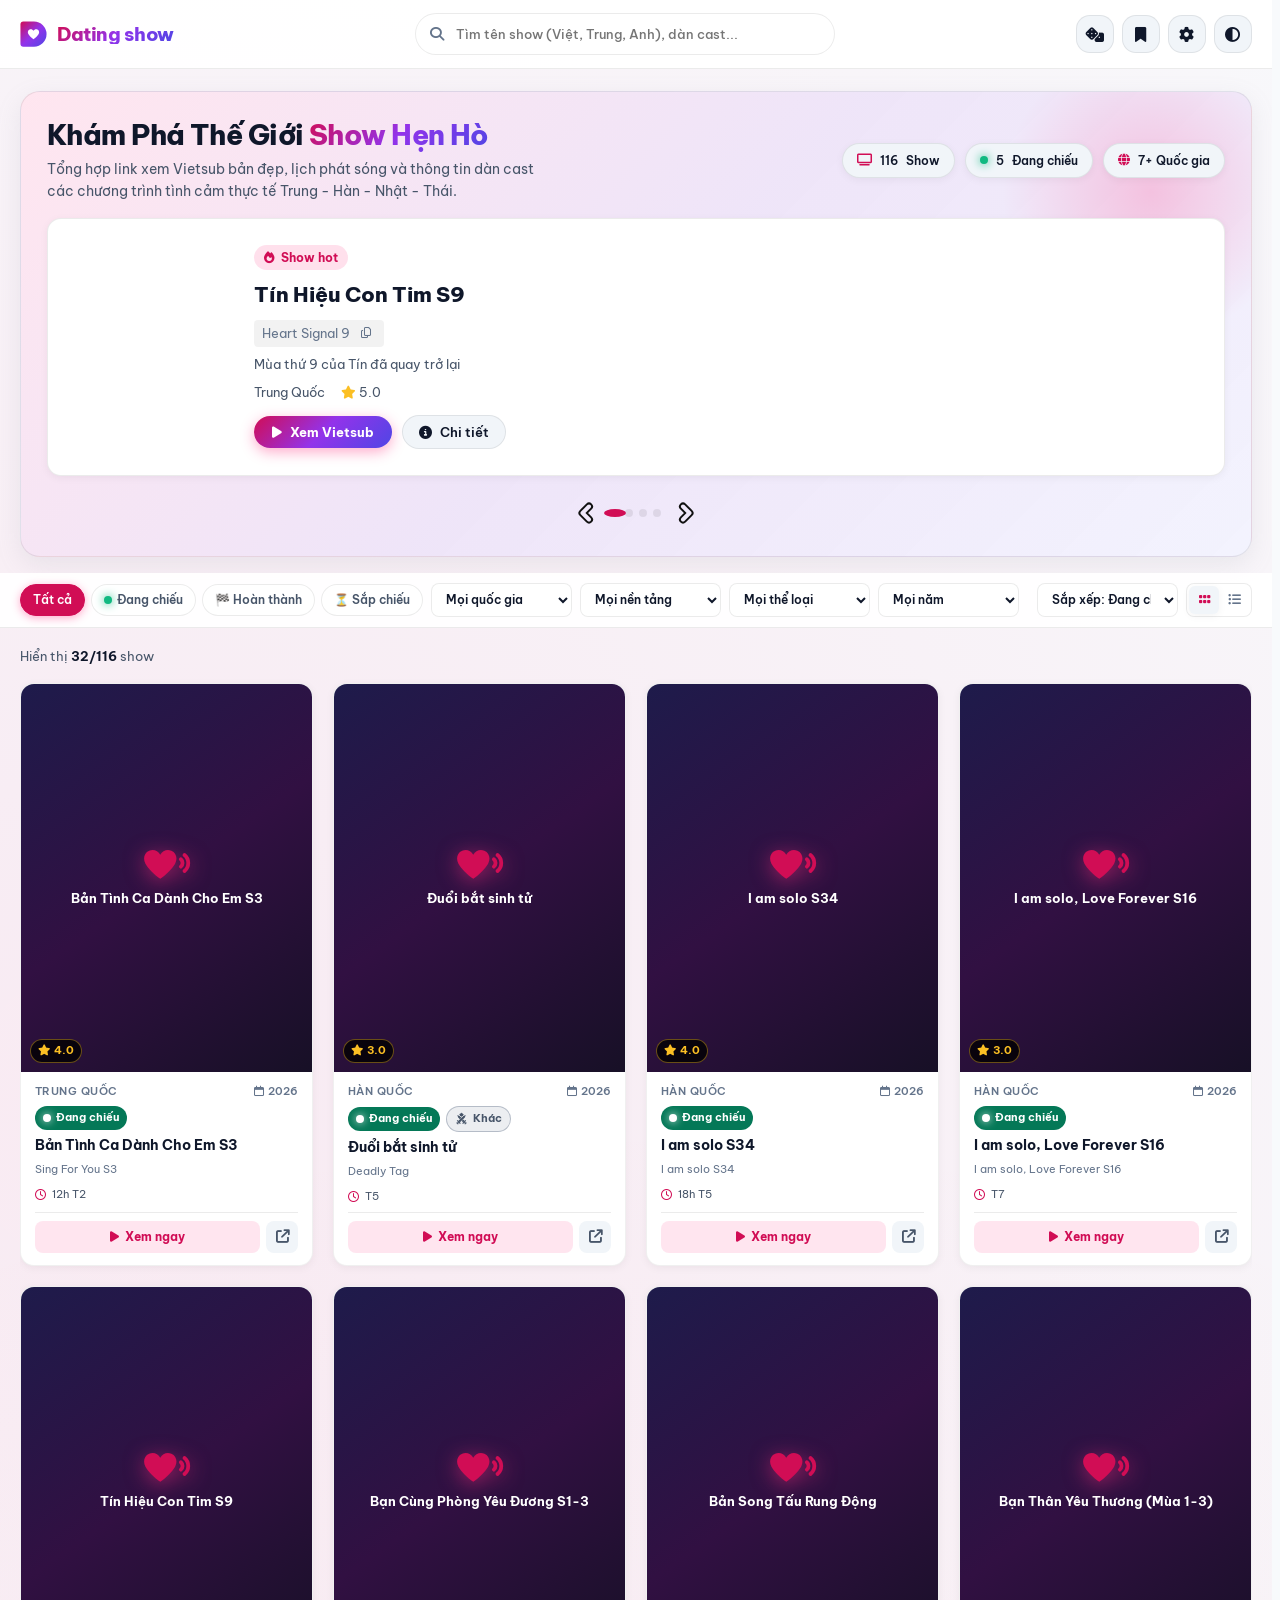
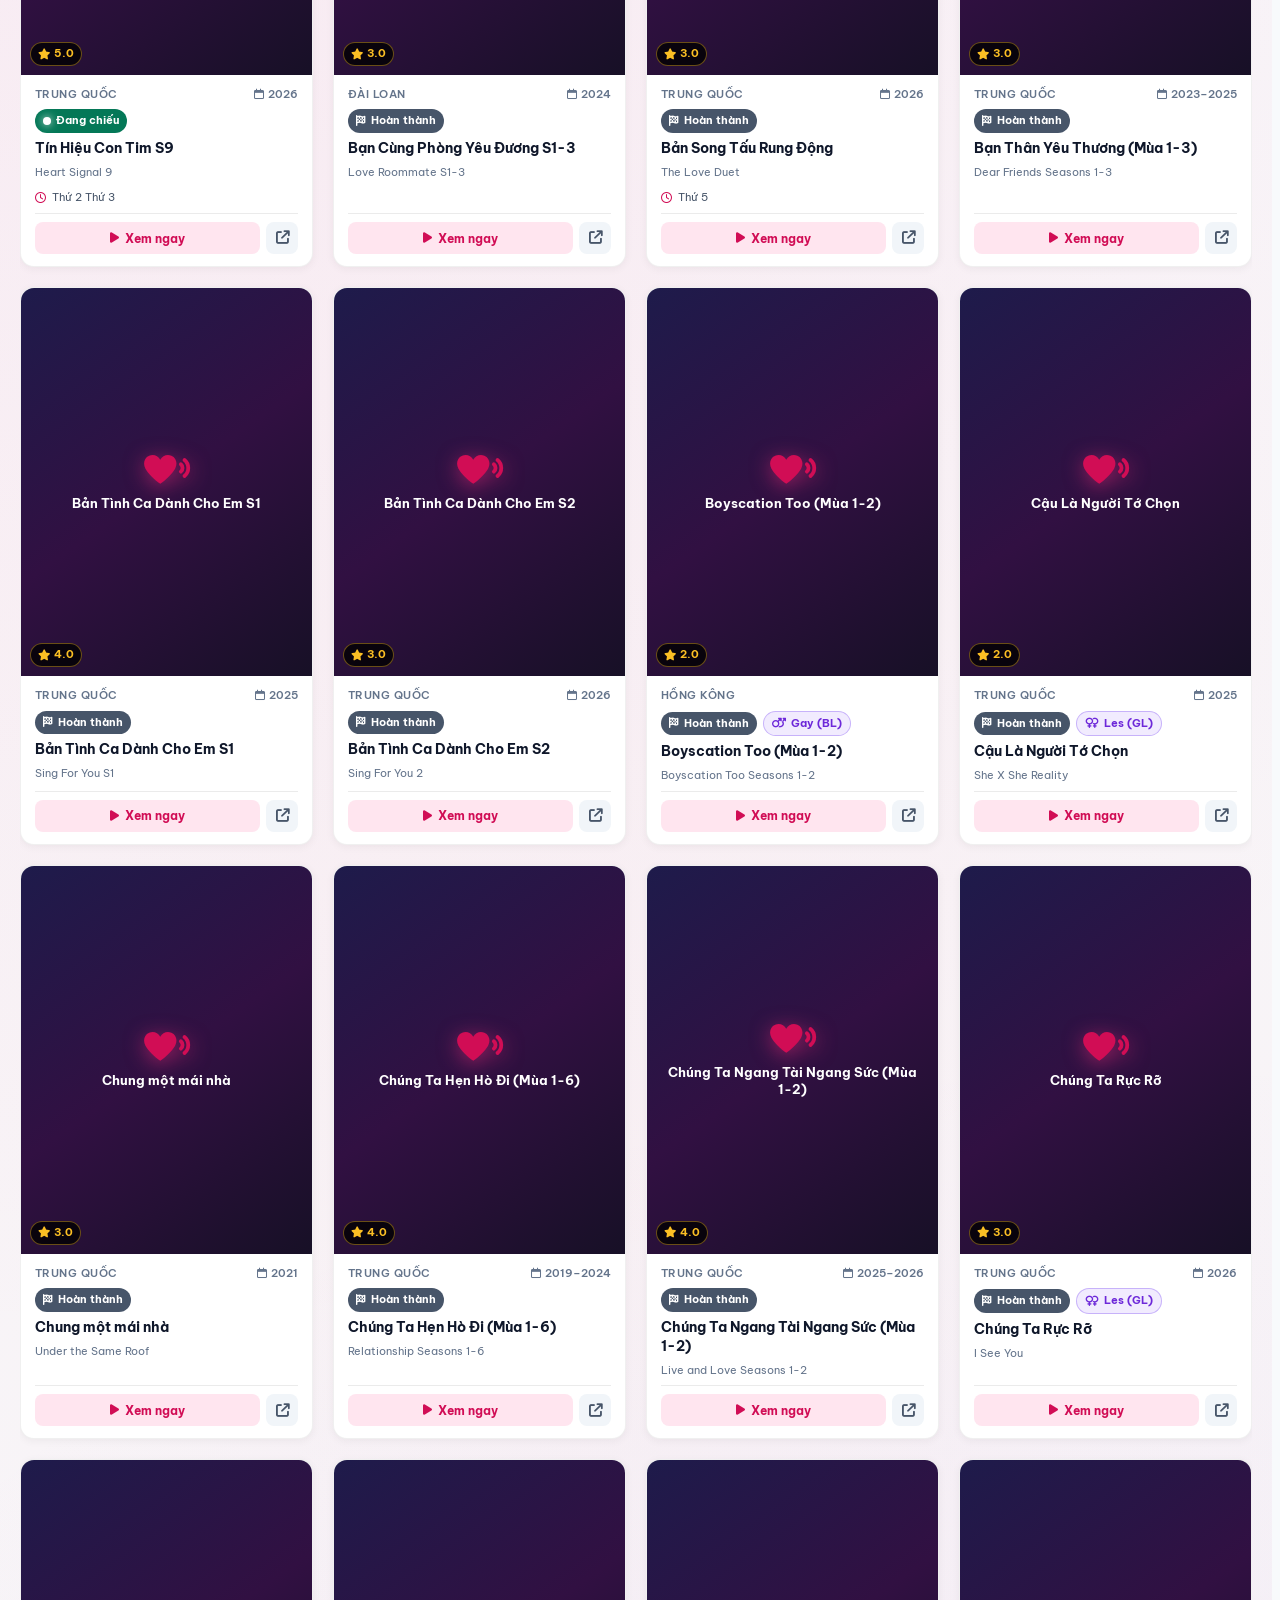
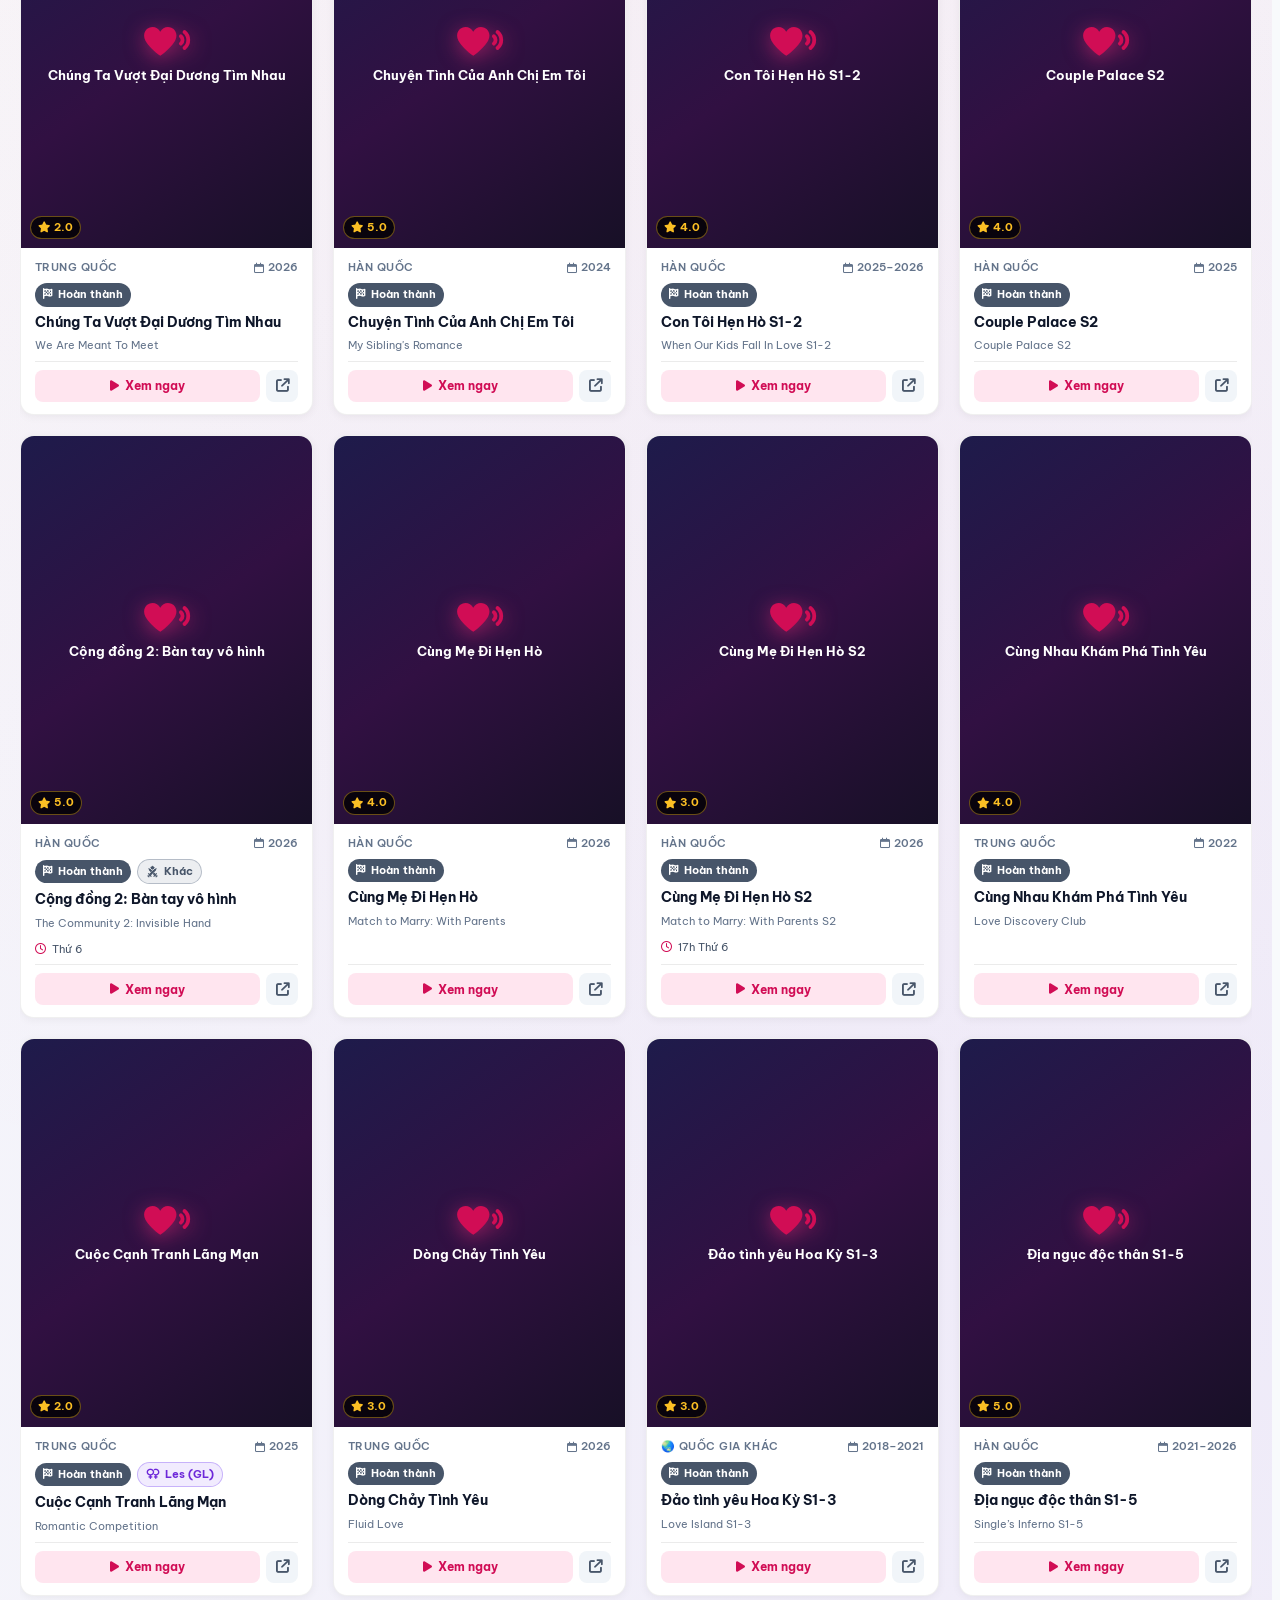
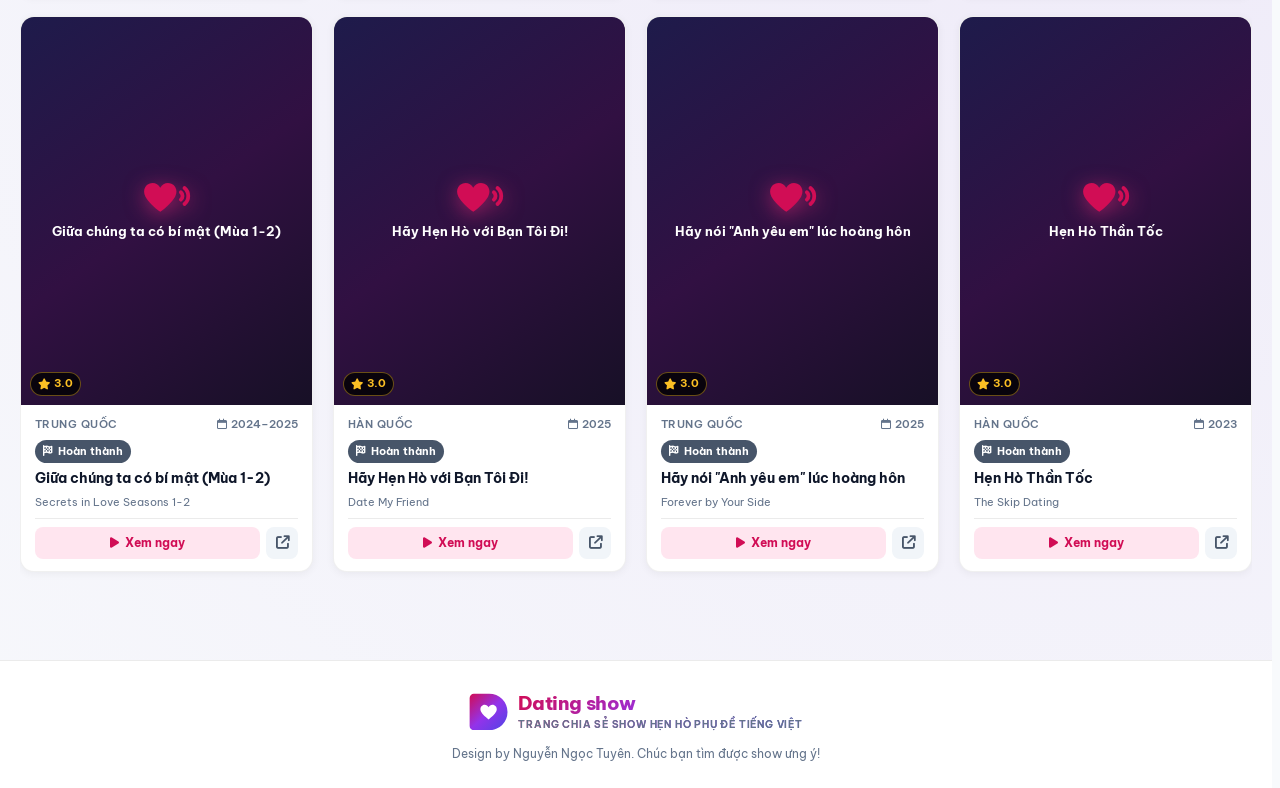
==== commit ce13a2f0: "data: drop the empty duplicate entry for Ban Tinh Ca Danh Cho Em S3 The record "ban-tinh-ca-danh-cho" ====
--- a/index.html
+++ b/index.html
@@ -926,7 +926,7 @@
   </div>
 
   <!-- Main Application Script -->
-  <script src="app.js?v=20261017b"></script>
+  <script src="app.js?v=20261017d"></script>
 </body>
 
 </html>
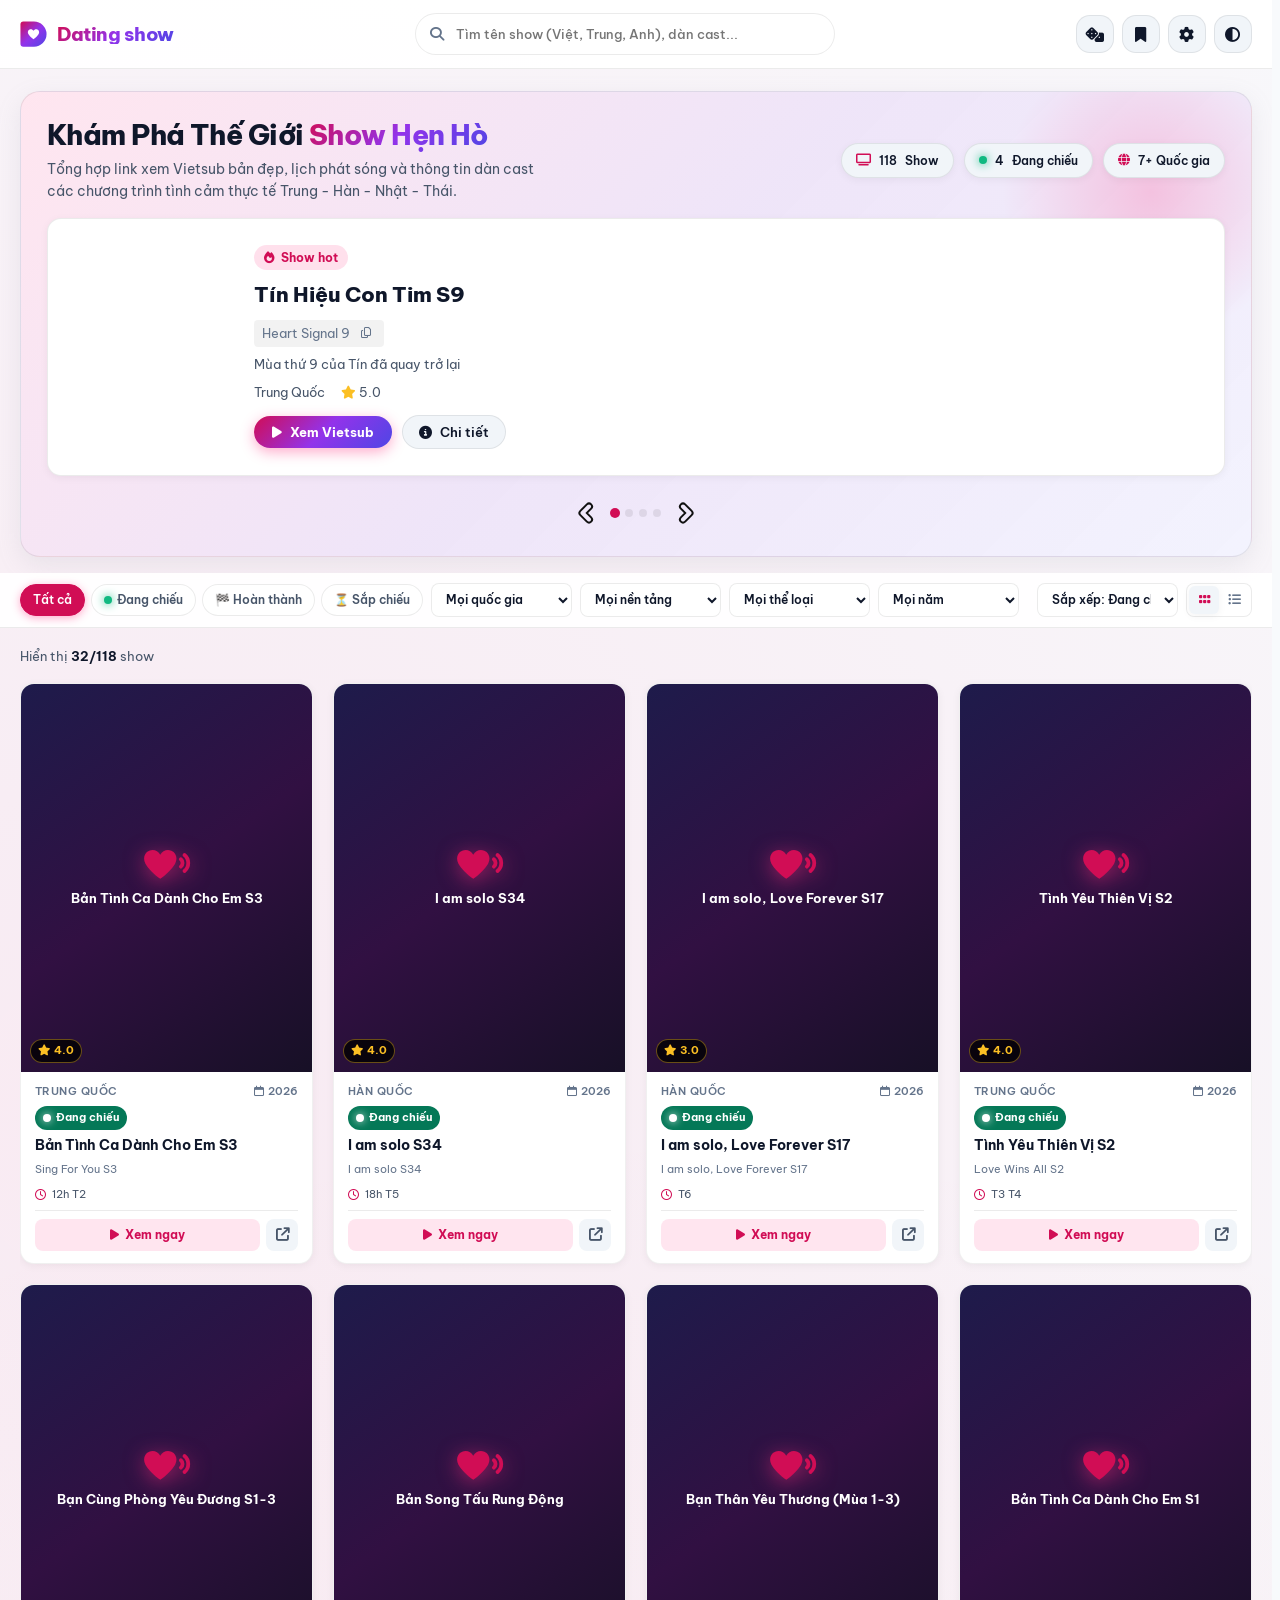
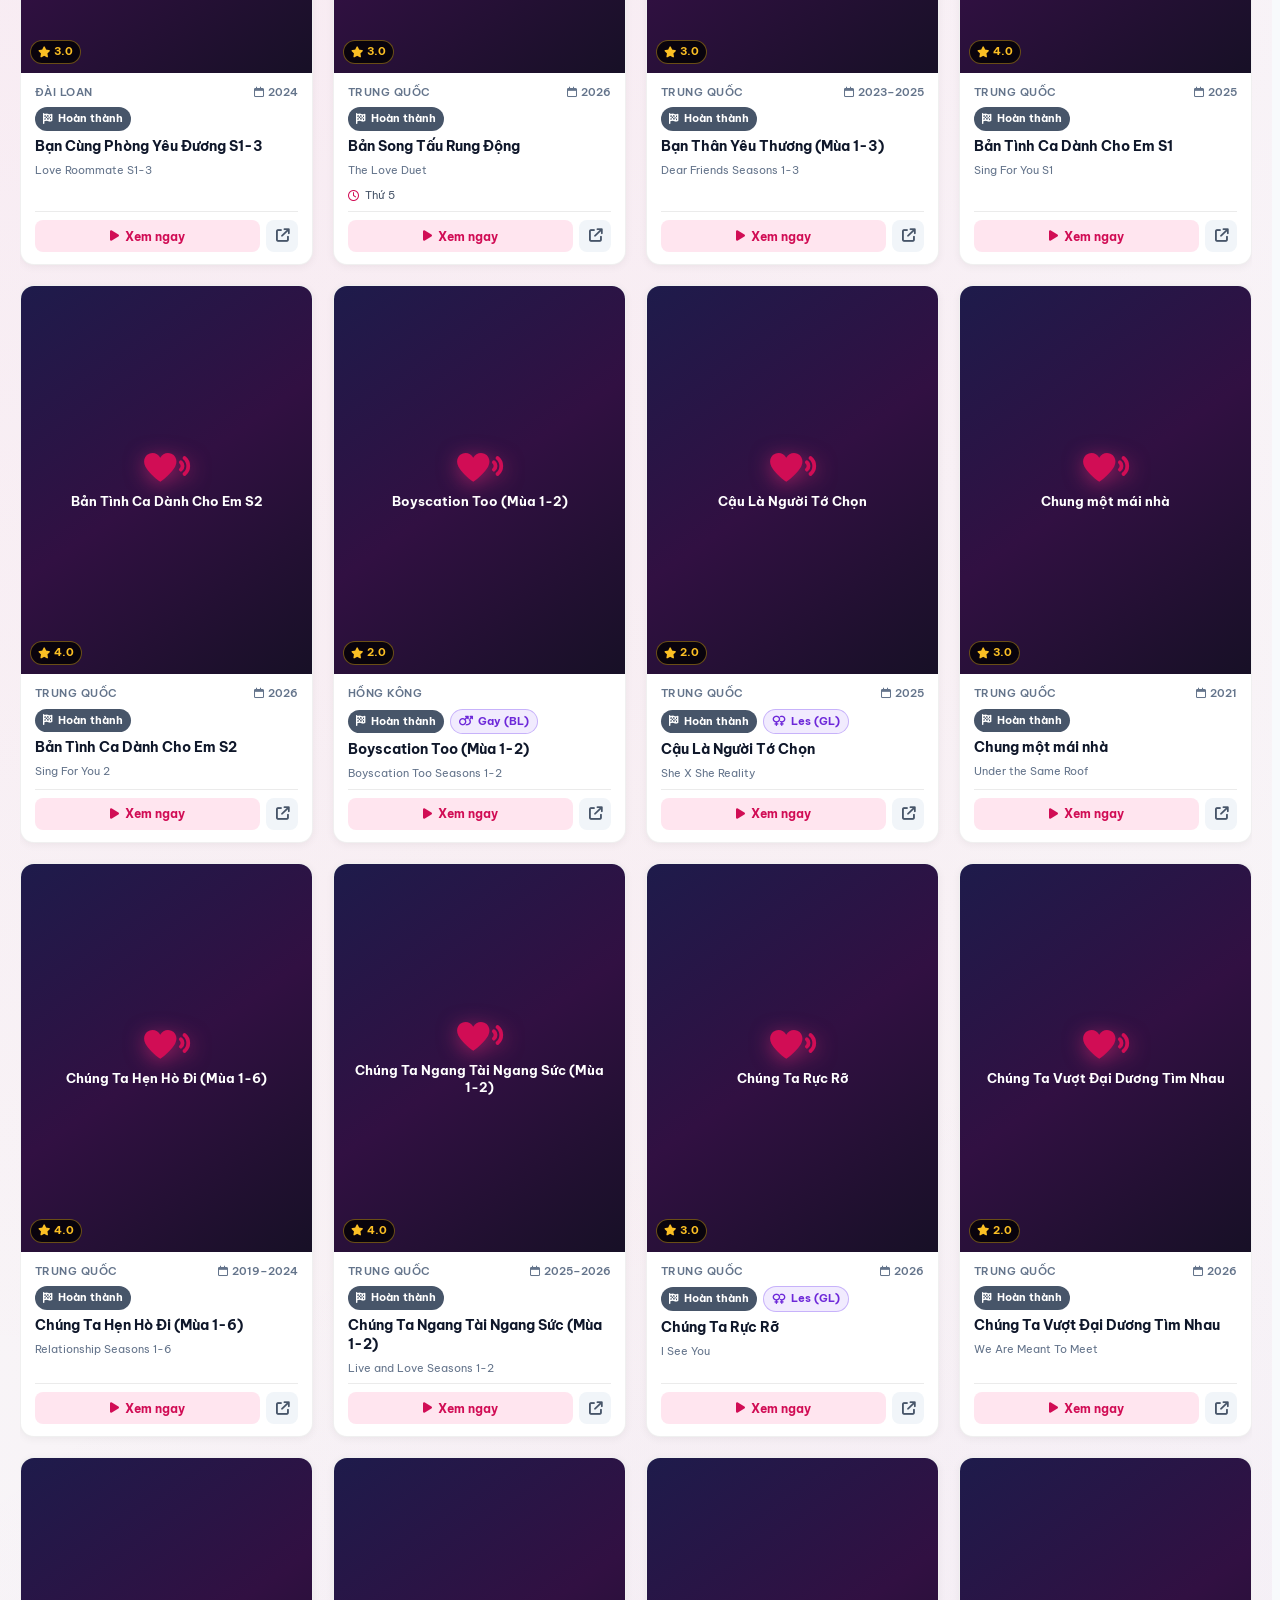
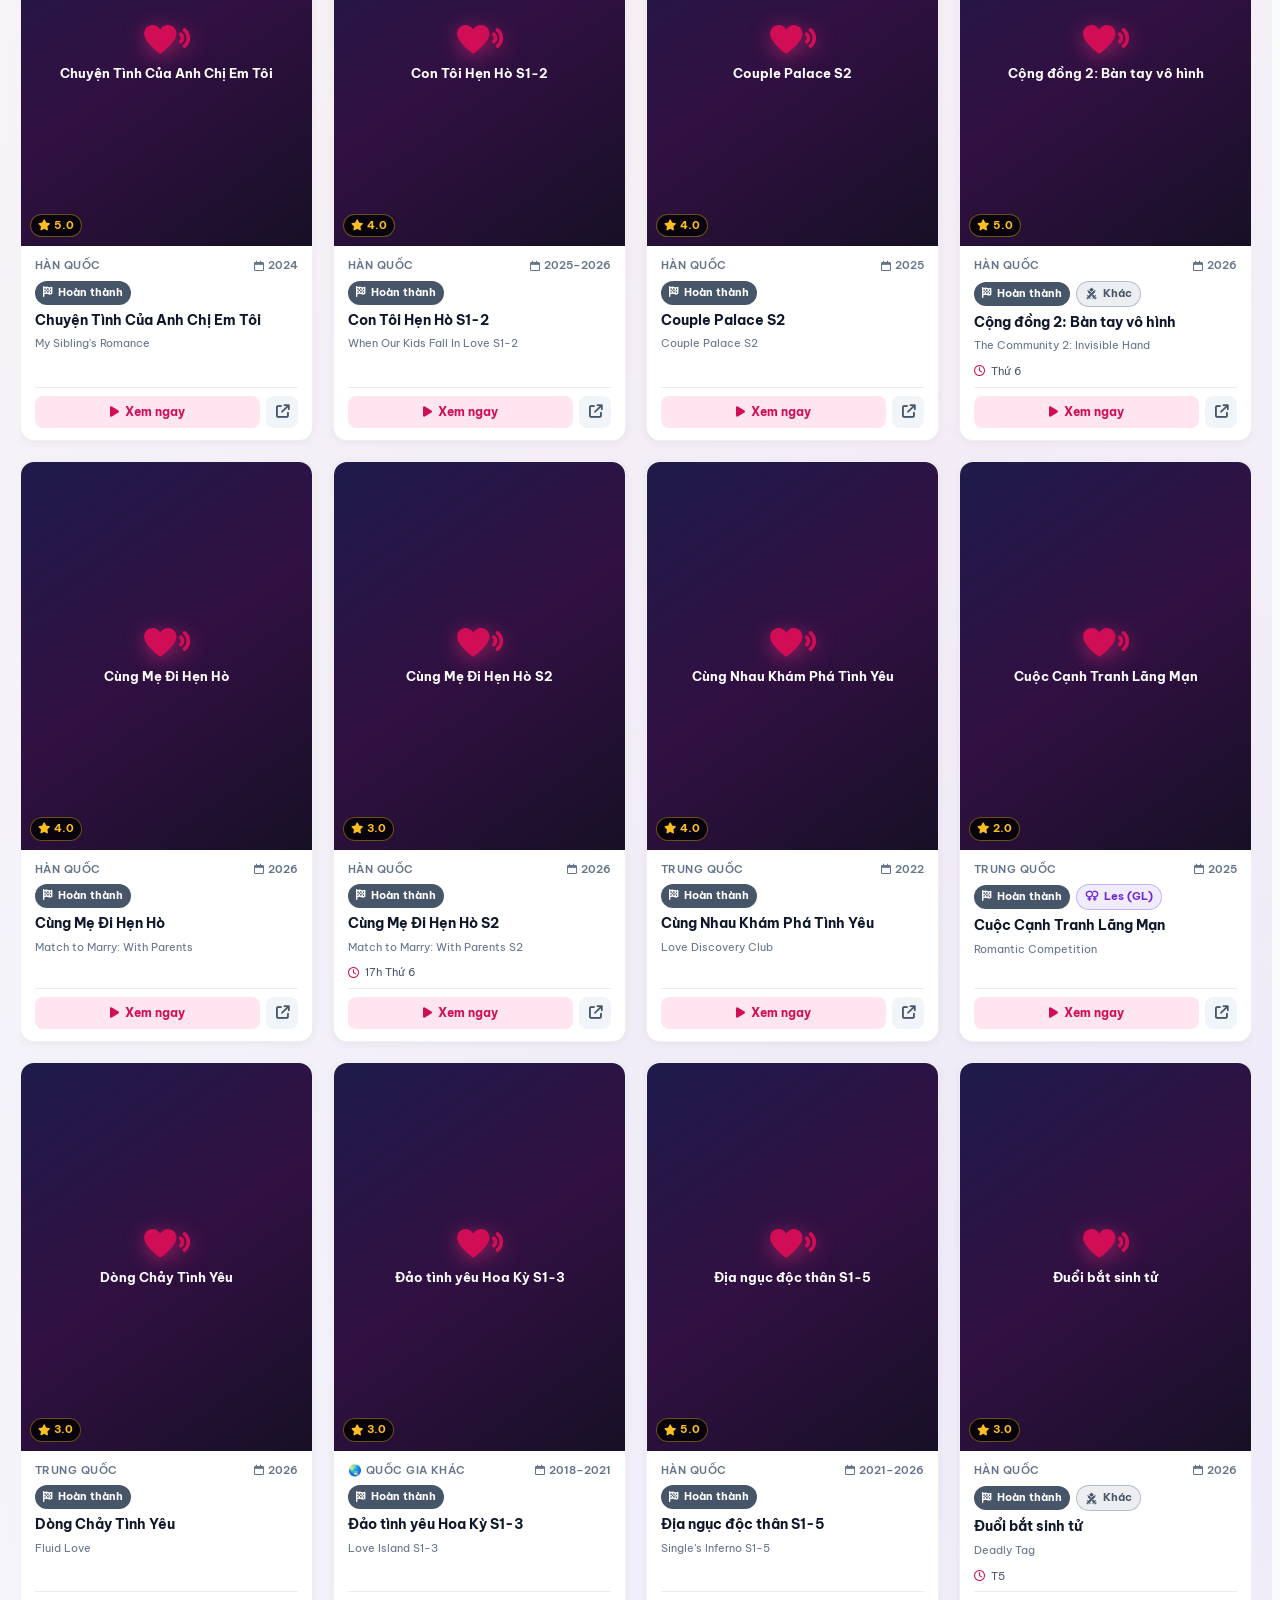
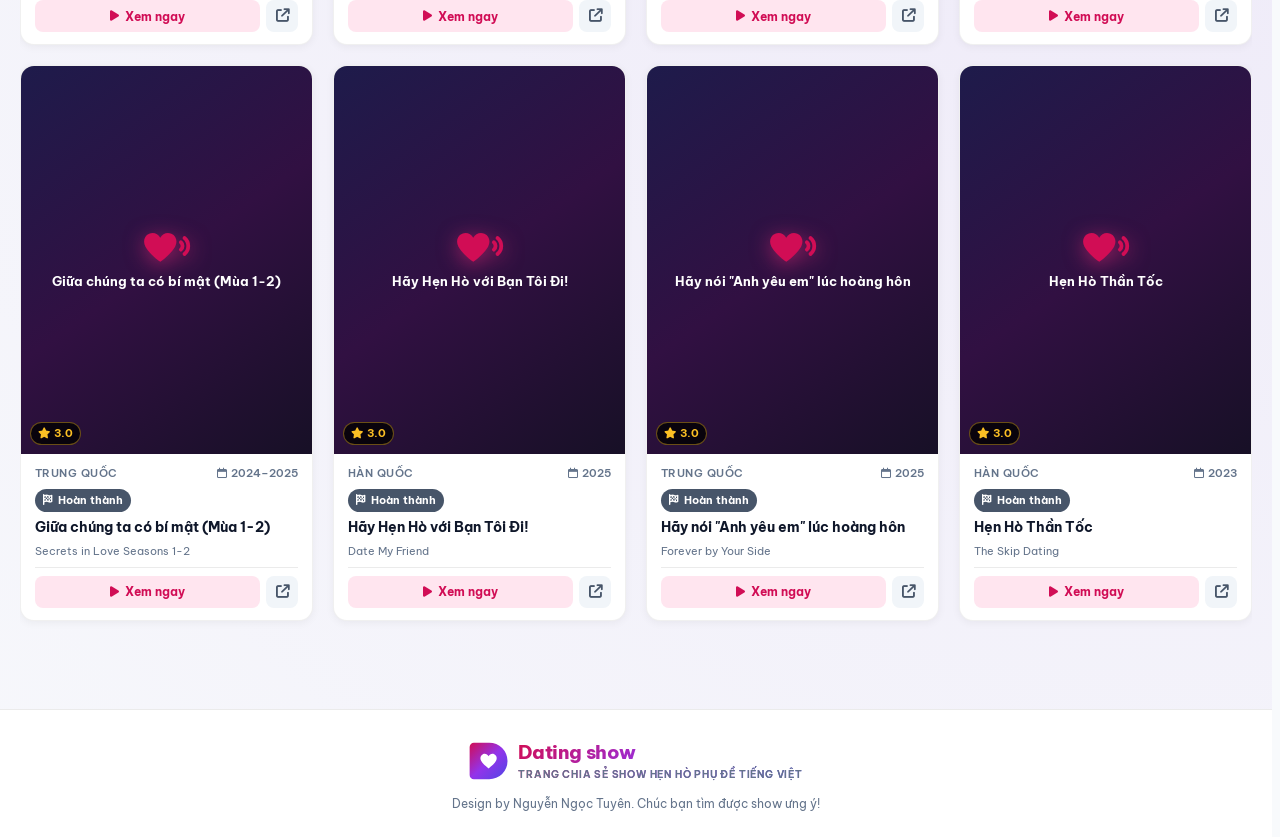
==== commit cba249d7: "fix: keep hotspot indicator circular Co-authored-by: Copilot <223556219+Copilot@users.noreply.github" ====
--- a/index.html
+++ b/index.html
@@ -56,7 +56,7 @@
   <link rel="stylesheet" href="https://cdnjs.cloudflare.com/ajax/libs/font-awesome/6.5.1/css/all.min.css">
 
   <!-- Main Stylesheet (v= date bump to force fresh load, avoid stale cache) -->
-  <link rel="stylesheet" href="style.css?v=20261017c">
+  <link rel="stylesheet" href="style.css?v=20261029a">
 
   <!-- PWA manifest (service worker removed; manifest kept for future use) -->
   <link rel="manifest" href="manifest.json">
@@ -926,7 +926,7 @@
   </div>
 
   <!-- Main Application Script -->
-  <script src="app.js?v=20261017d"></script>
+  <script src="app.js?v=20261017e"></script>
 </body>
 
 </html>
--- a/style.css
+++ b/style.css
@@ -624,10 +624,8 @@
   justify-content: center;
   margin-top: 10px;
 }
-/* Was `transition: all` + `.active { width: 22px }`: animating `width` is a
-     LAYOUT property, so every slide change re-laid out the whole dots row.
-     The pill is now drawn with scaleX (8px -> 22px = 2.75x) which the
-     compositor can animate without touching layout. */
+/* Scale uniformly so the active indicator stays circular without animating
+   width (a layout property) on every slide change. */
   .spotlight-dot {
   width: 8px;
   height: 8px;
@@ -639,7 +637,7 @@
   transition: background-color var(--transition-fast), transform var(--transition-fast);
 }
 .spotlight-dot.active {
-  transform: scaleX(2.75);
+  transform: scale(1.25);
   background: var(--primary-pink);
 }
 
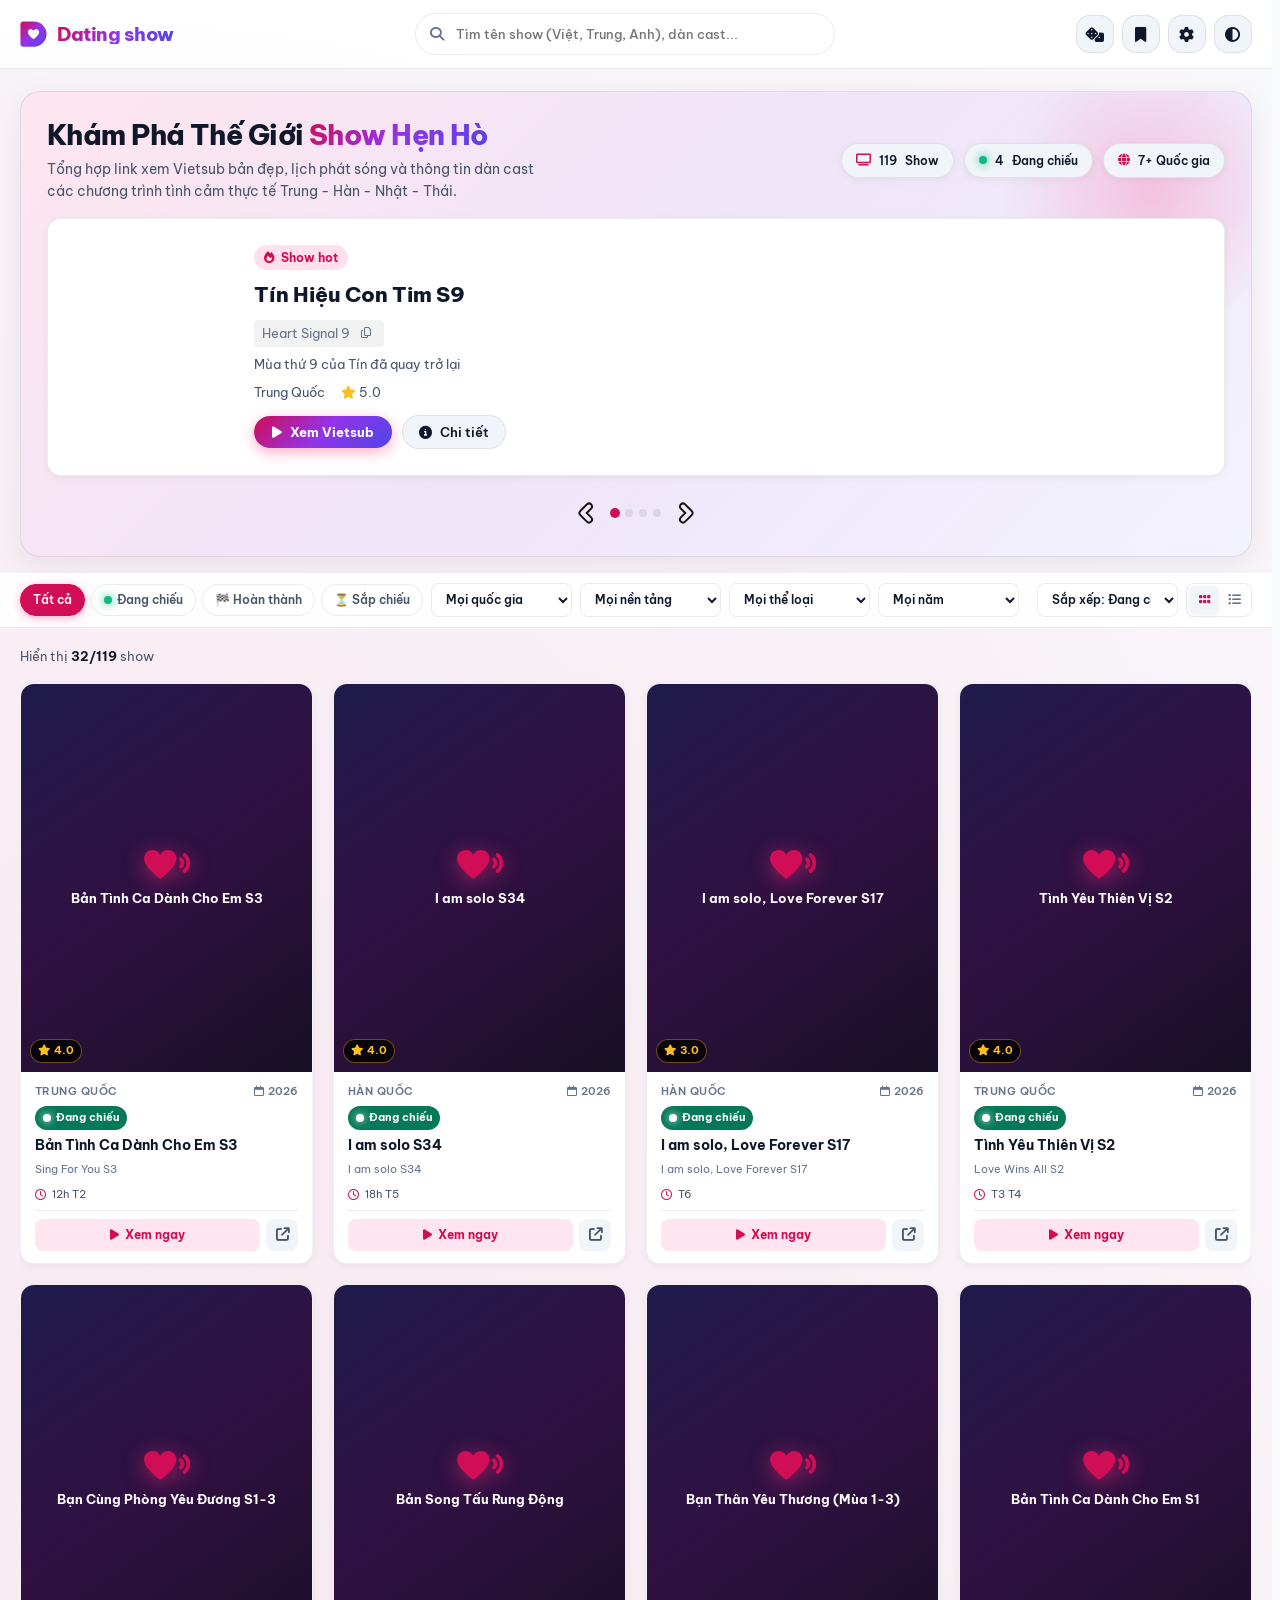
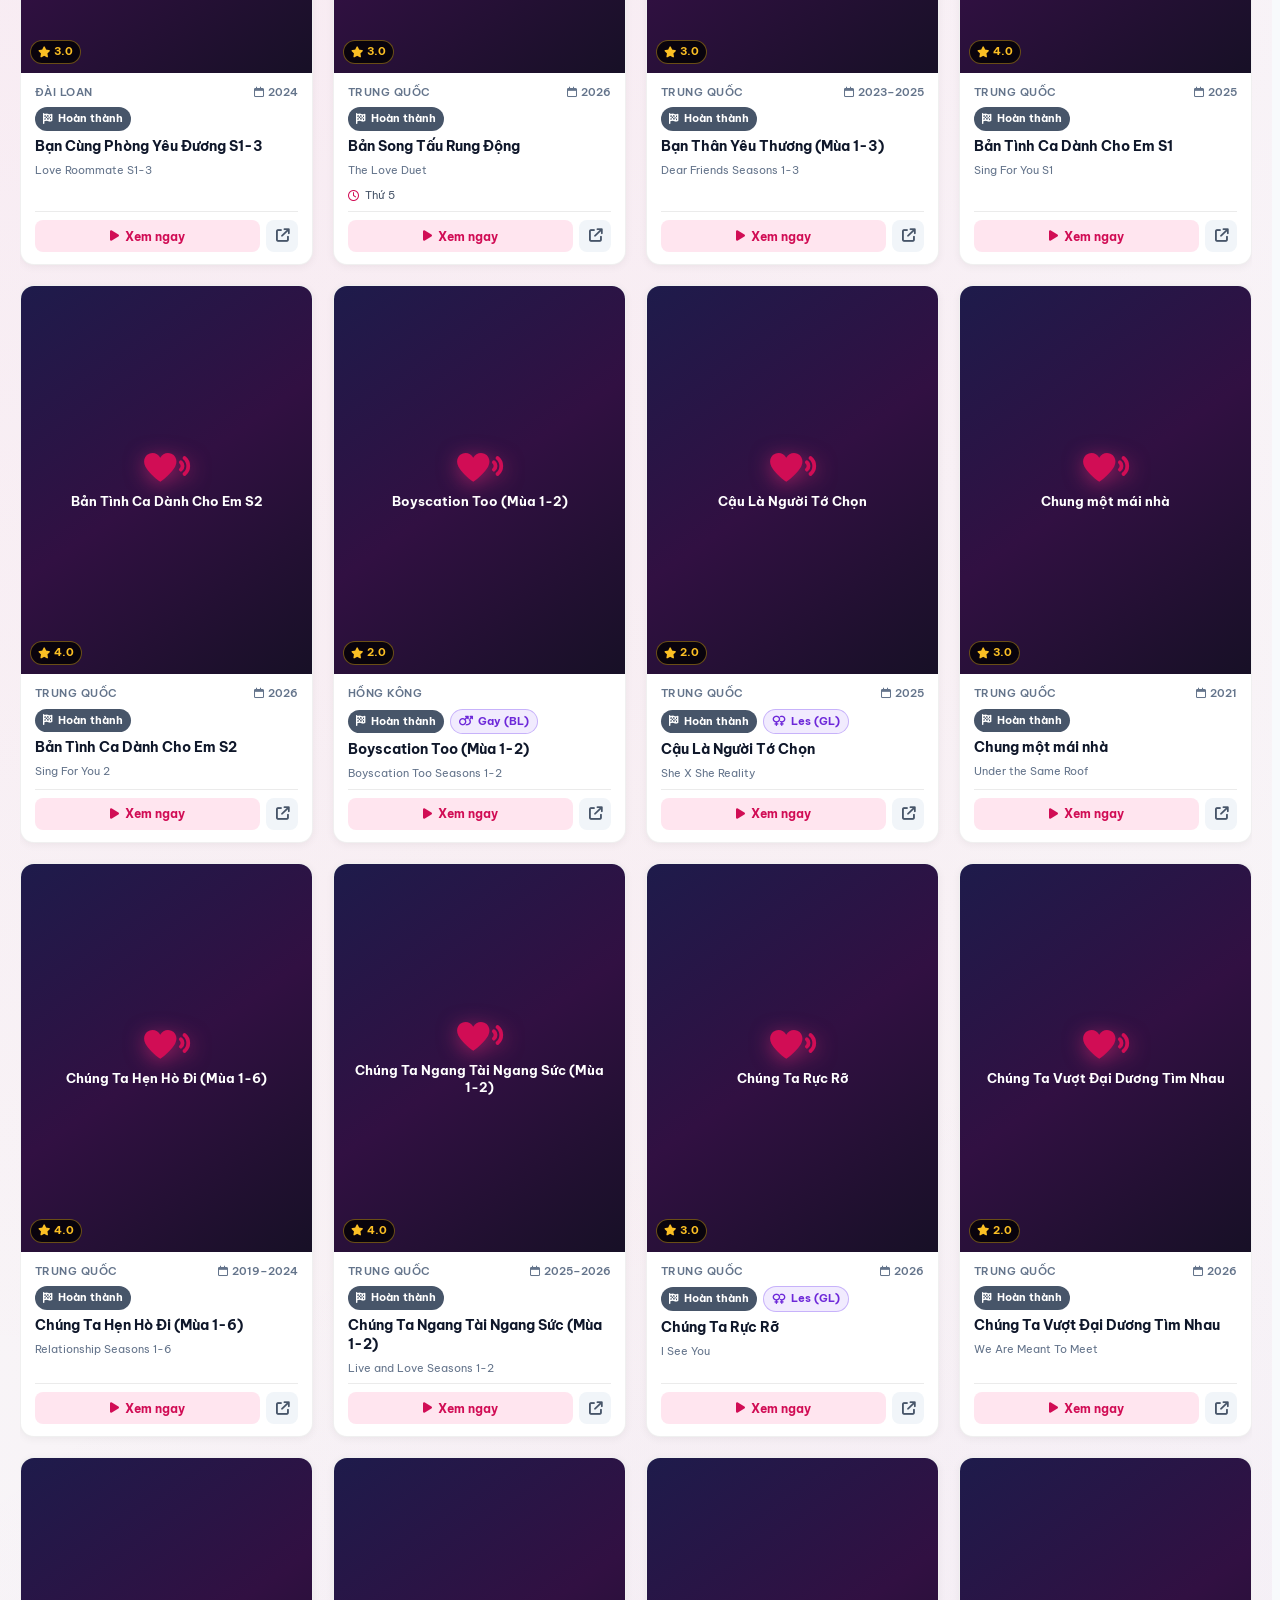
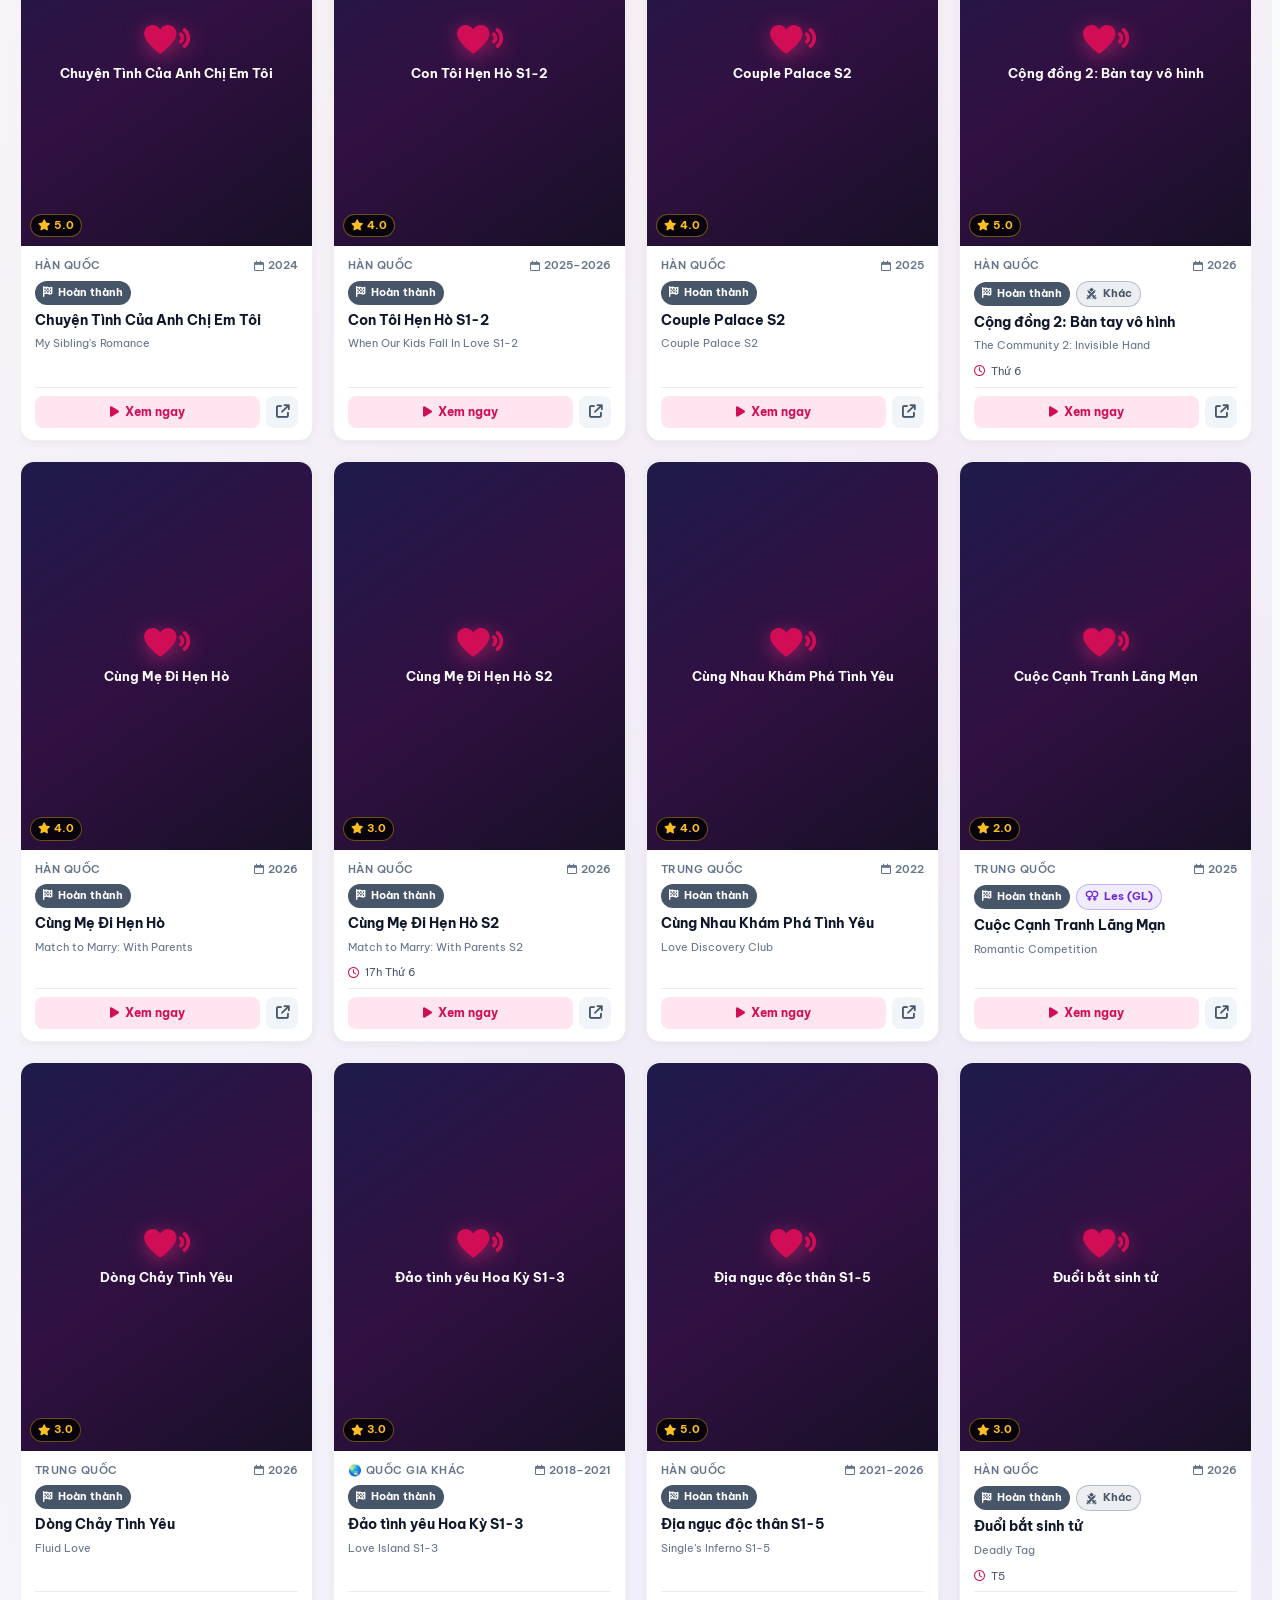
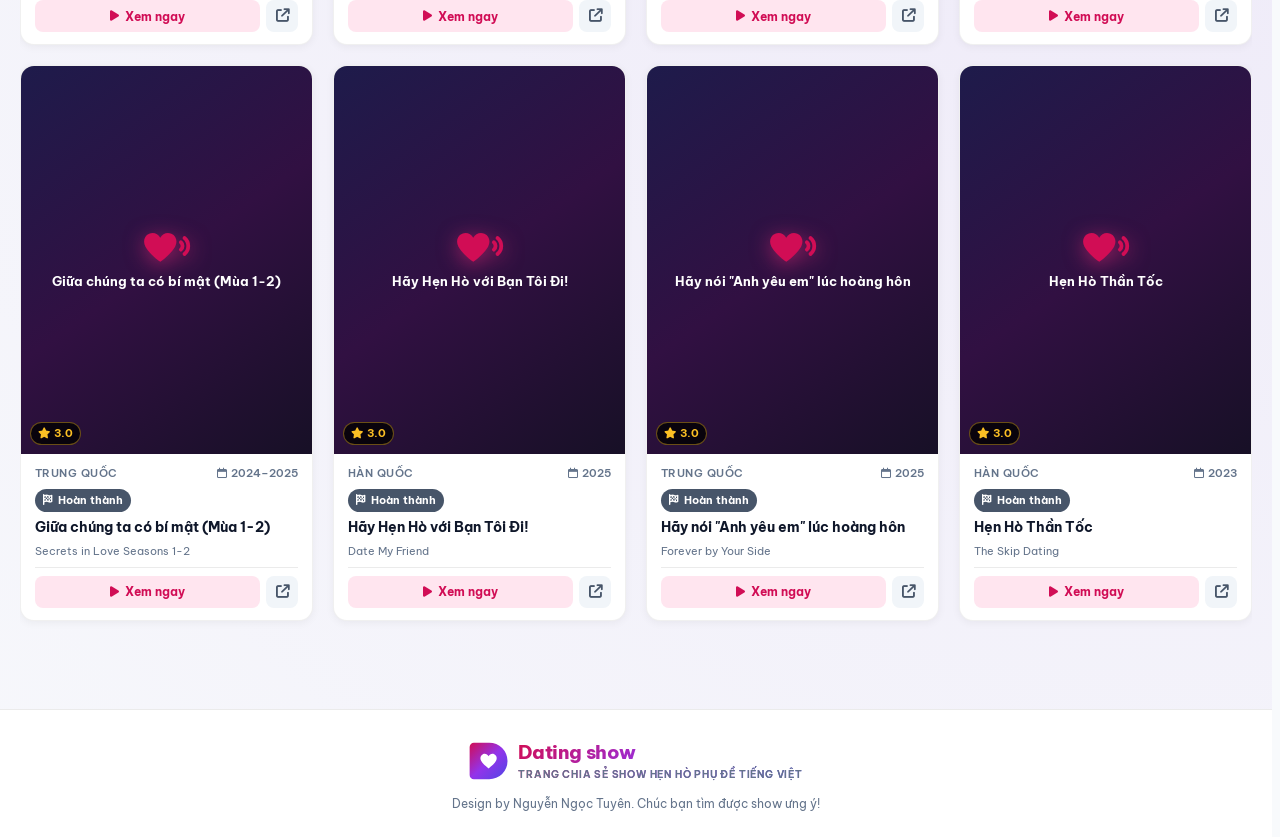
==== commit 806fe6ed: "Add admin edit shortcut in show detail modal" ====
--- a/index.html
+++ b/index.html
@@ -56,7 +56,7 @@
   <link rel="stylesheet" href="https://cdnjs.cloudflare.com/ajax/libs/font-awesome/6.5.1/css/all.min.css">
 
   <!-- Main Stylesheet (v= date bump to force fresh load, avoid stale cache) -->
-  <link rel="stylesheet" href="style.css?v=20261029a">
+  <link rel="stylesheet" href="style.css?v=20261103a">
 
   <!-- PWA manifest (service worker removed; manifest kept for future use) -->
   <link rel="manifest" href="manifest.json">
@@ -423,6 +423,10 @@
             </button>
             <button type="button" class="btn-secondary" id="btnModalFavorite">
               <i class="fa-regular fa-heart"></i> Lưu vào Yêu thích
+            </button>
+            <!-- Admin shortcut: jump straight to this show's edit form -->
+            <button type="button" class="btn-secondary btn-modal-edit" id="btnModalEditShow" title="Chỉnh sửa thông tin show này" hidden>
+              <i class="fa-solid fa-pen-to-square"></i> Chỉnh sửa show
             </button>
           </div>
         </div>
@@ -926,7 +930,7 @@
   </div>
 
   <!-- Main Application Script -->
-  <script src="app.js?v=20261017e"></script>
+  <script src="app.js?v=20261103a"></script>
 </body>
 
 </html>
--- a/style.css
+++ b/style.css
@@ -1892,6 +1892,24 @@
   column-gap: 16px;
 }
 
+/* Admin-only shortcut in the detail modal footer, next to Share / Favorite */
+.btn-modal-edit[hidden] {
+  display: none;
+}
+
+.btn-modal-edit {
+  padding: 8px 16px;
+  color: var(--primary-pink);
+  background: rgba(255, 46, 126, 0.1);
+  border-color: rgba(255, 46, 126, 0.35);
+}
+
+.btn-modal-edit:hover {
+  color: #fff;
+  background: var(--primary-gradient);
+  border-color: transparent;
+}
+
 .modal-tabs {
   display: flex;
   align-items: center;
@@ -2940,6 +2958,12 @@
     padding: 14px;
   }
 
+  /* Mobile detail modal is already tight; keep the admin edit shortcut
+     desktop-only so the footer stays on one comfortable line. */
+  #btnModalEditShow {
+    display: none;
+  }
+
   /* Mobile bottom-sheet detail modal (like old version: pure slide-up,
      no scale animation, so the border never flashes on mobile GPUs) */
   #detailModal.modal-overlay {
